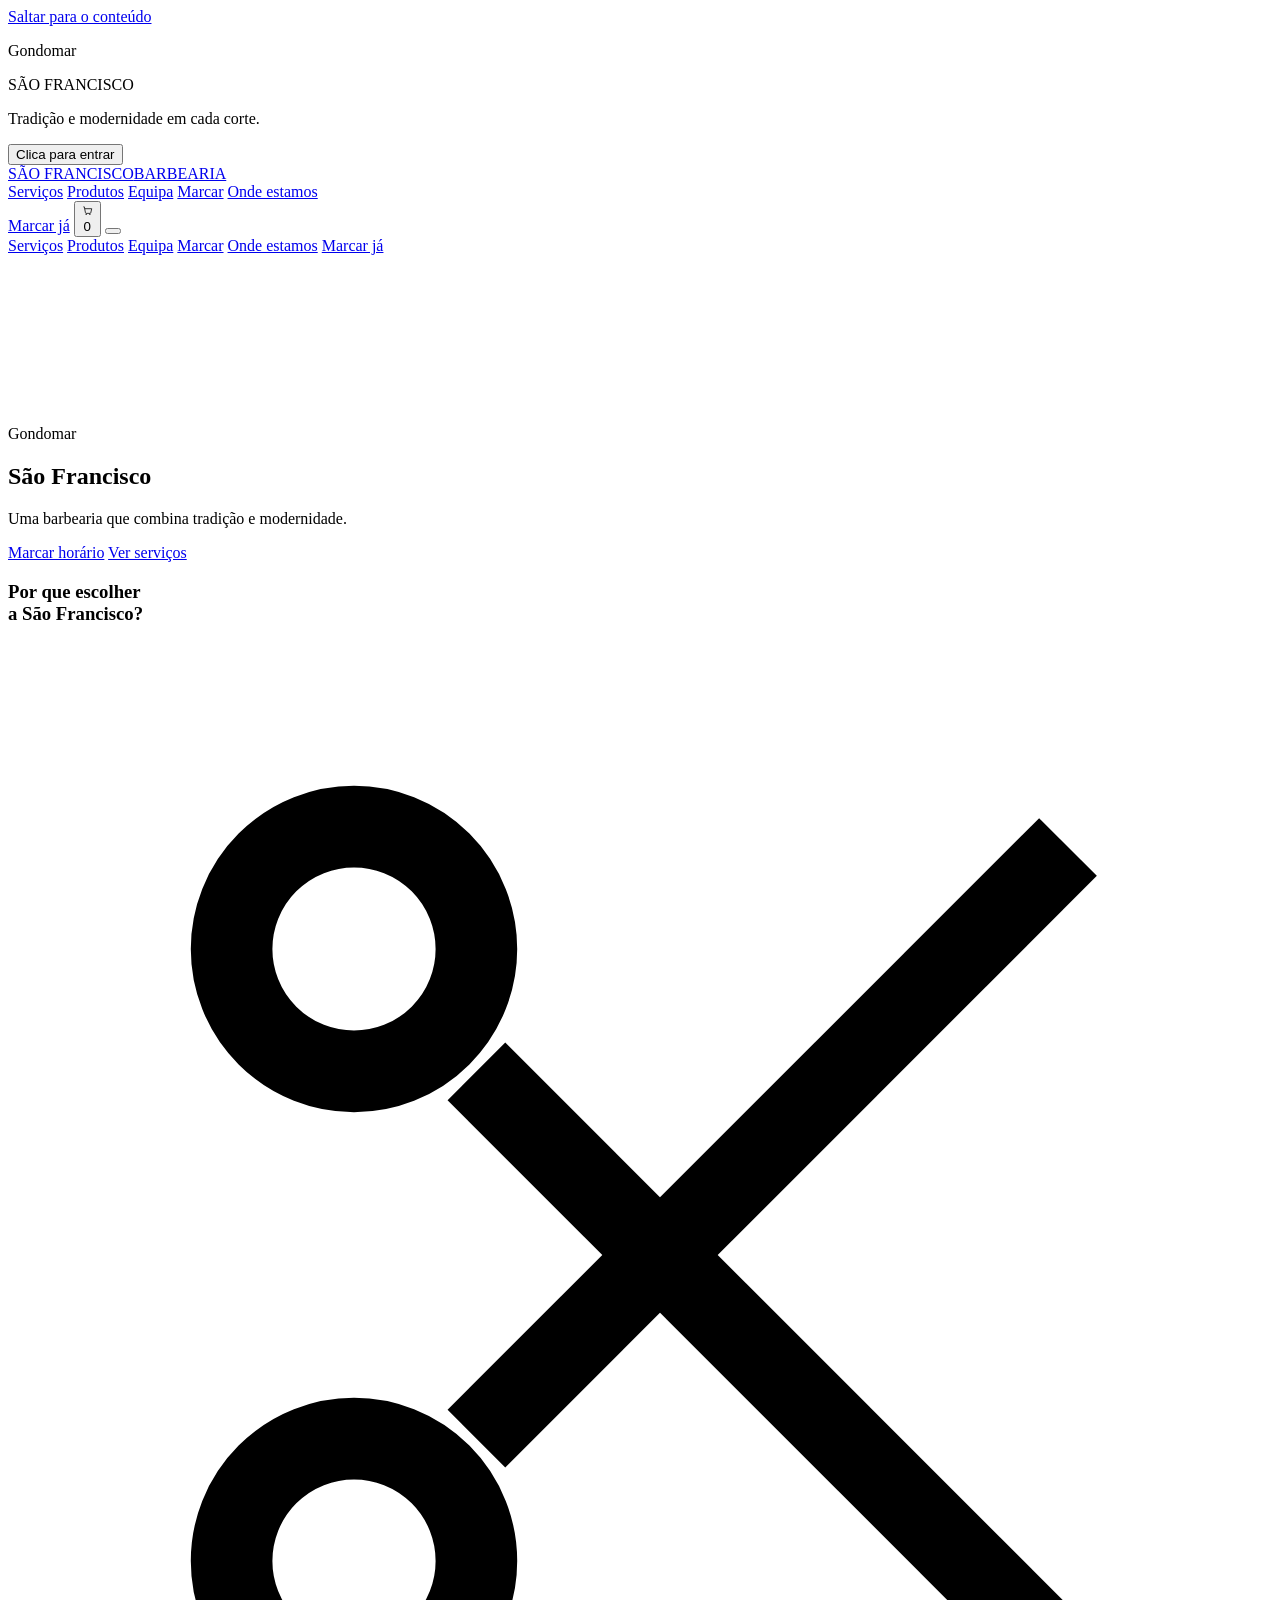
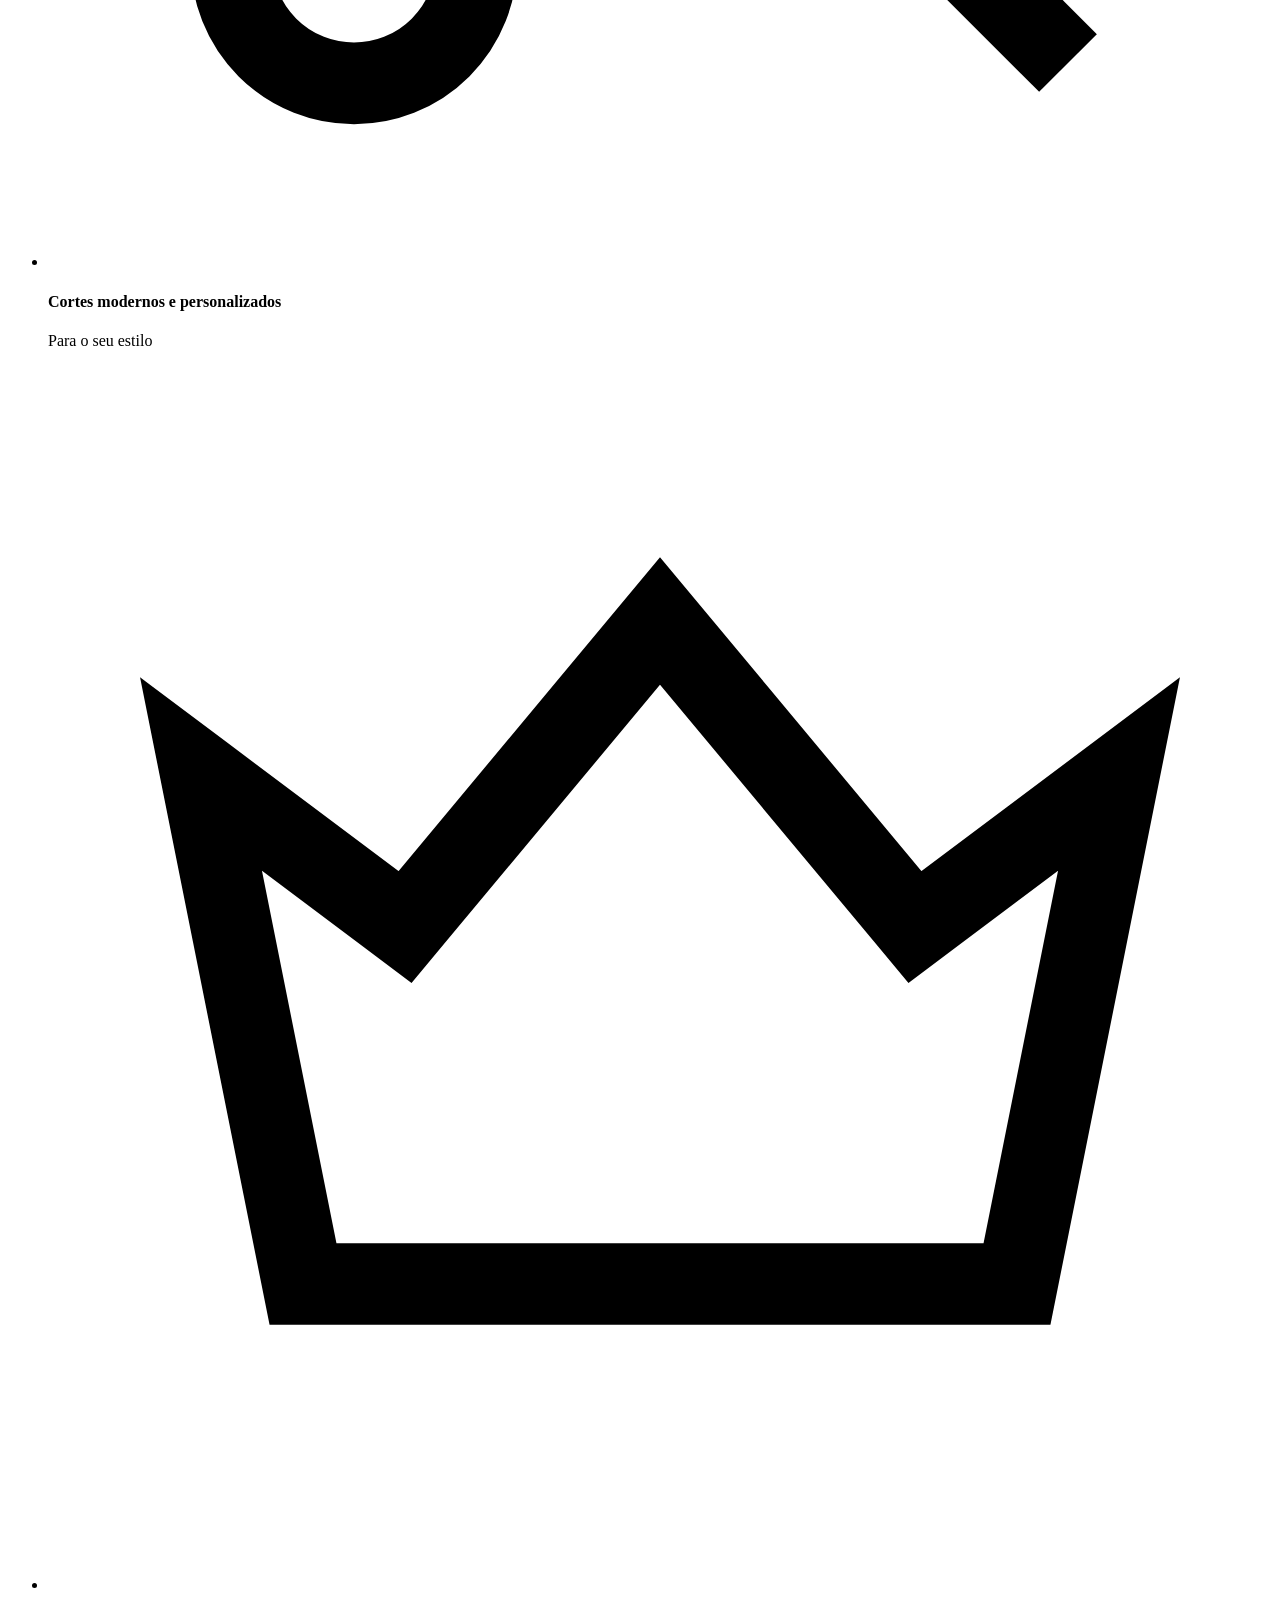
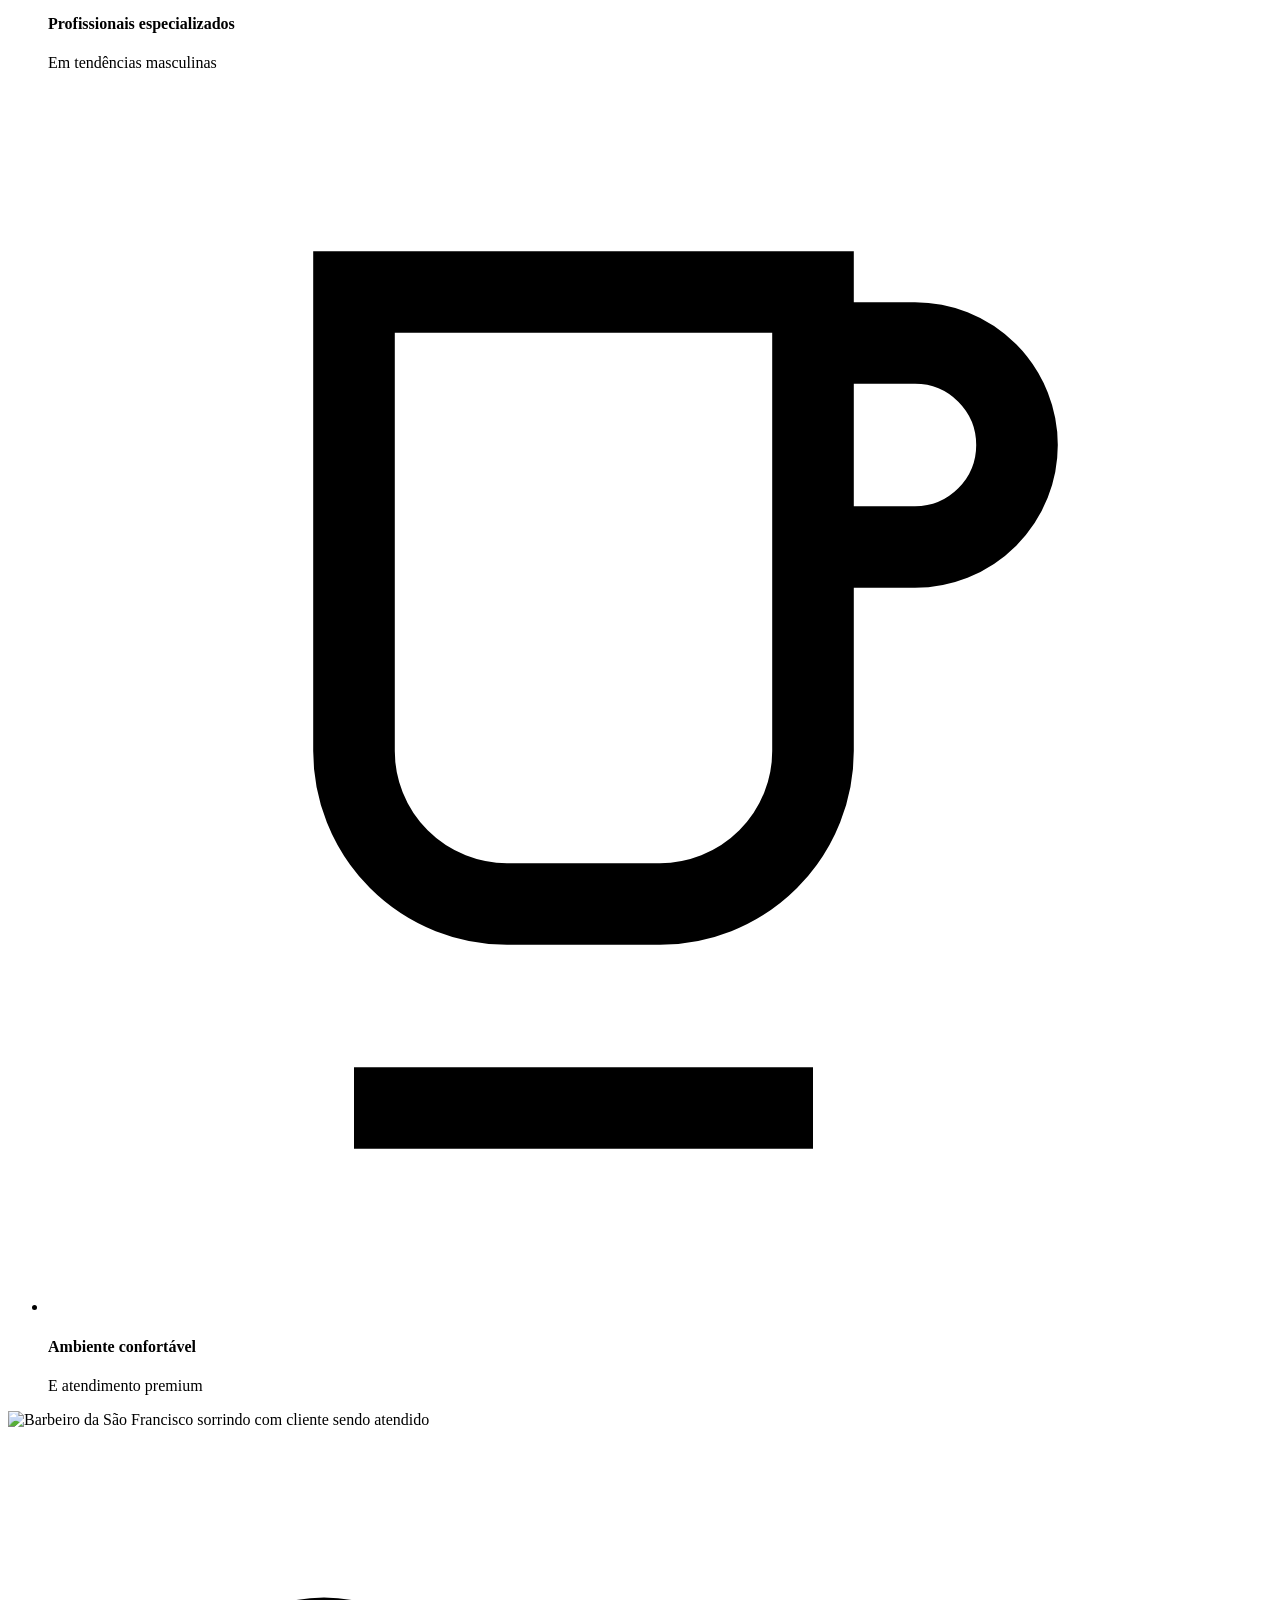
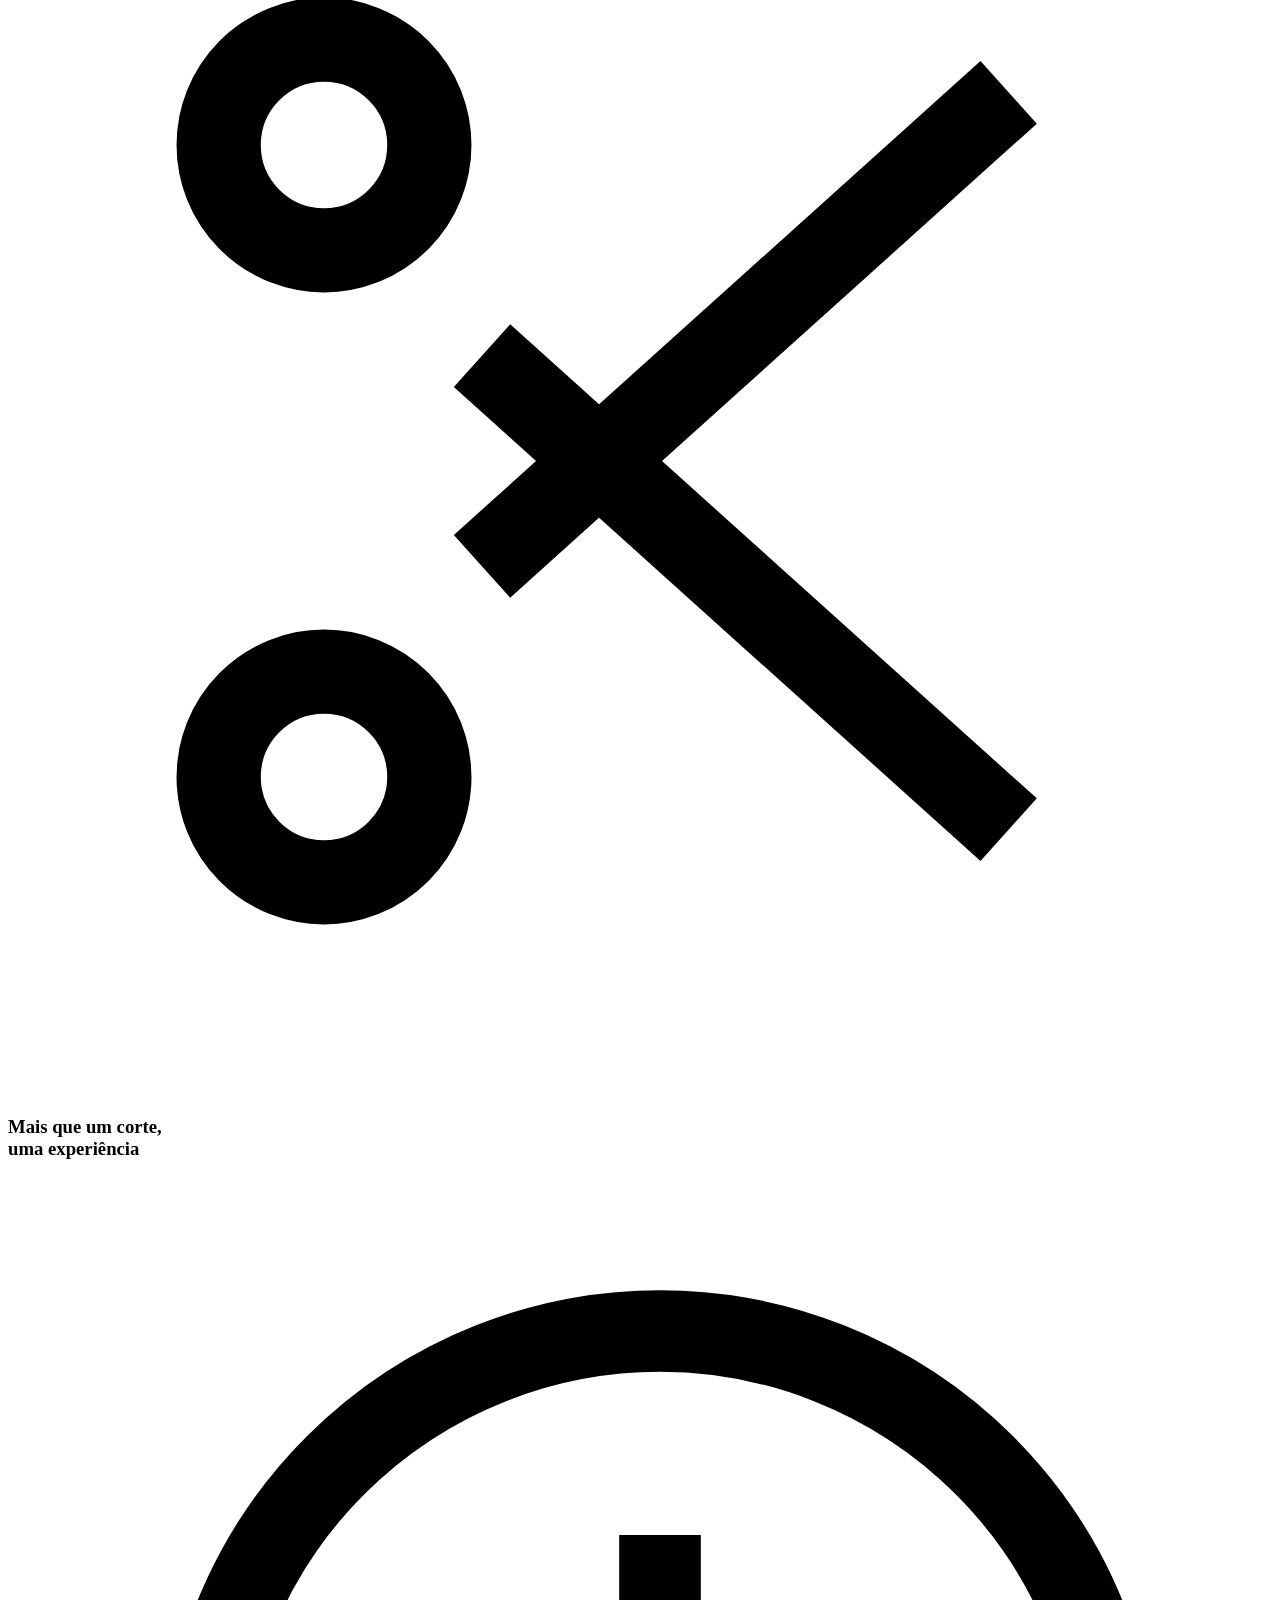
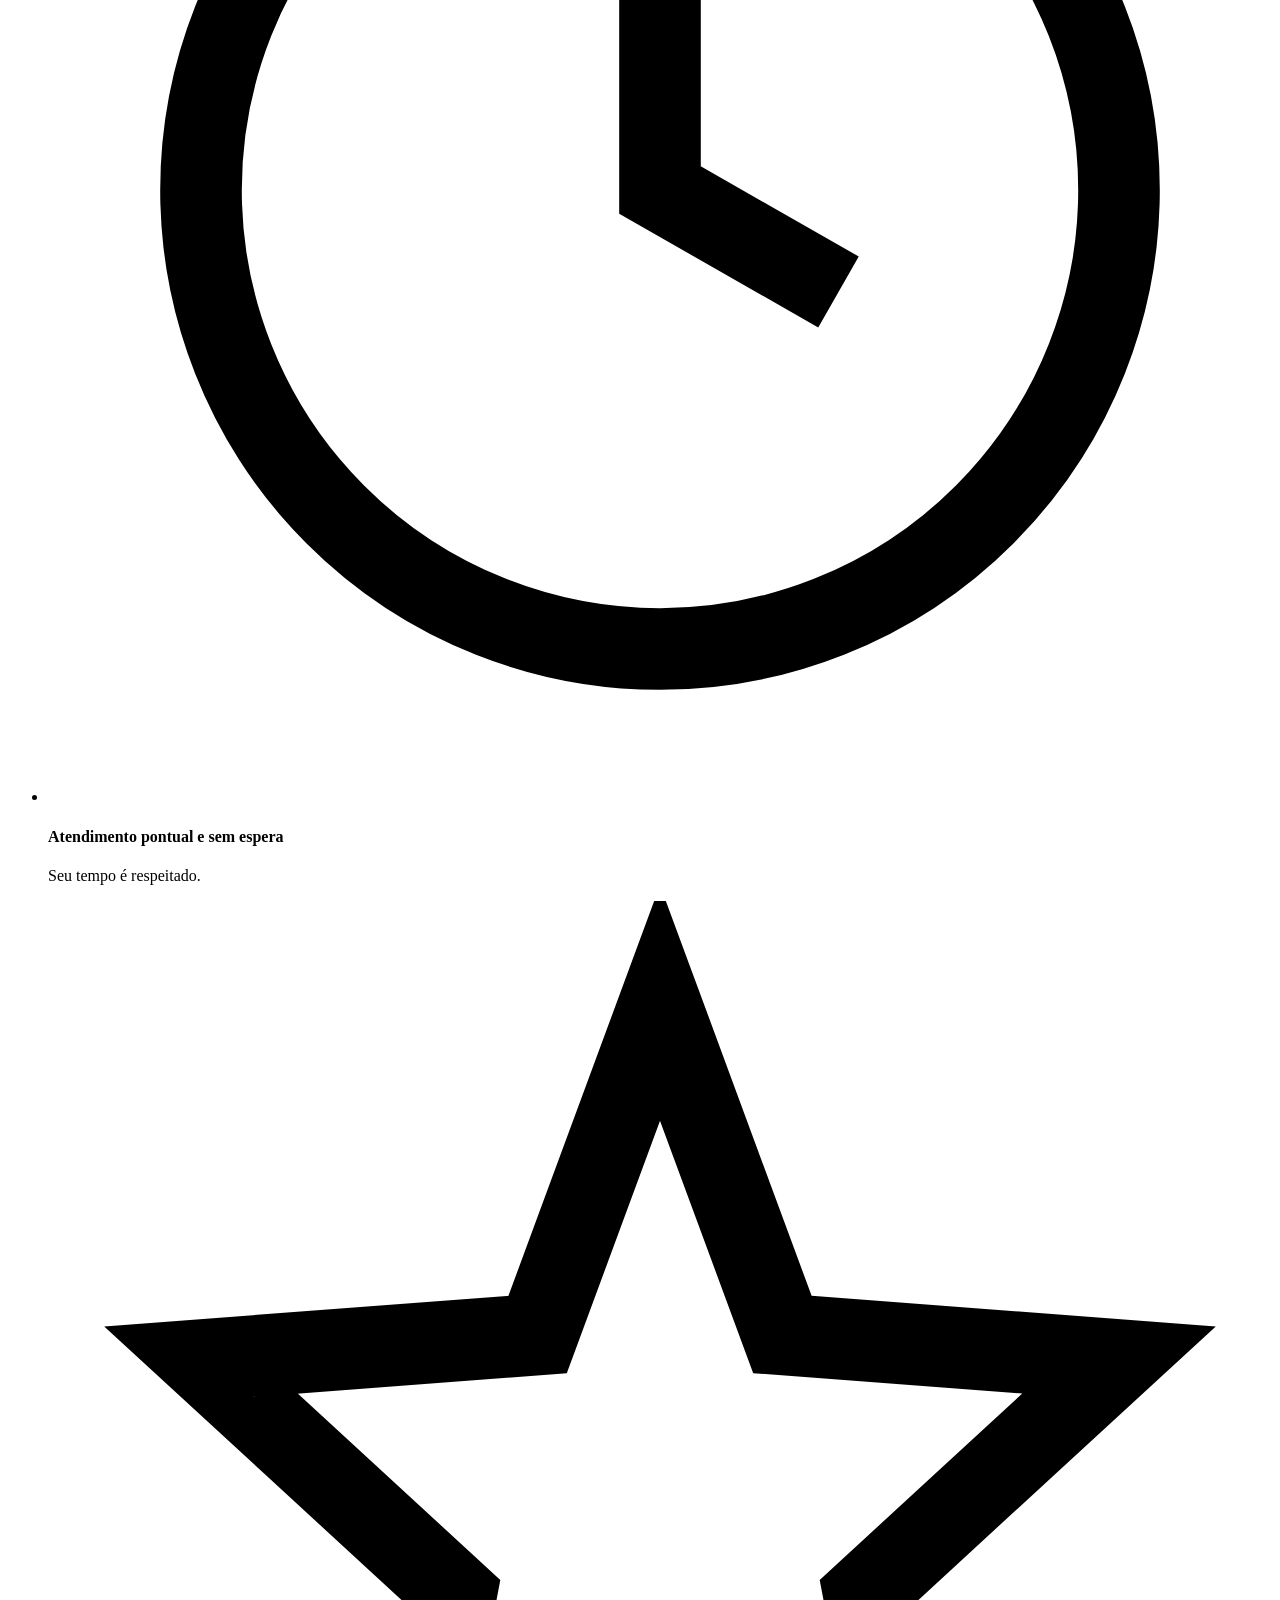
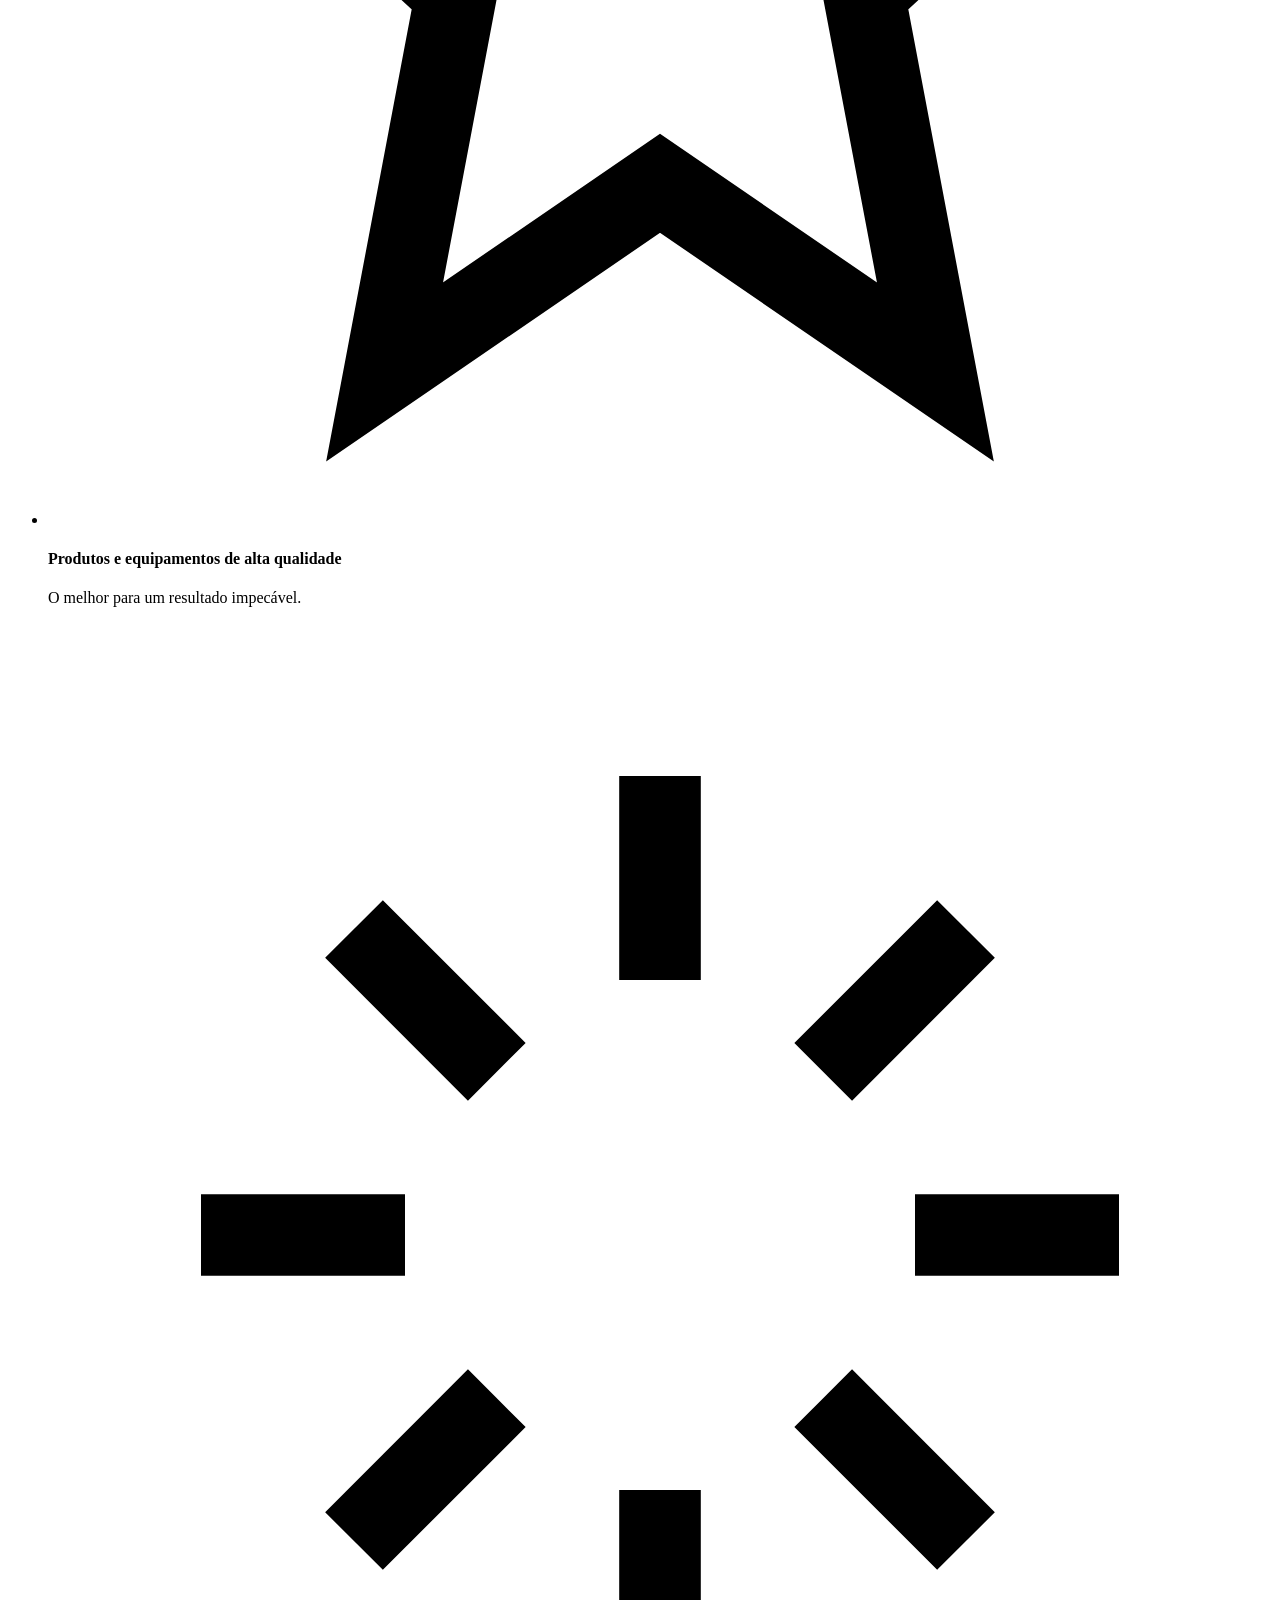
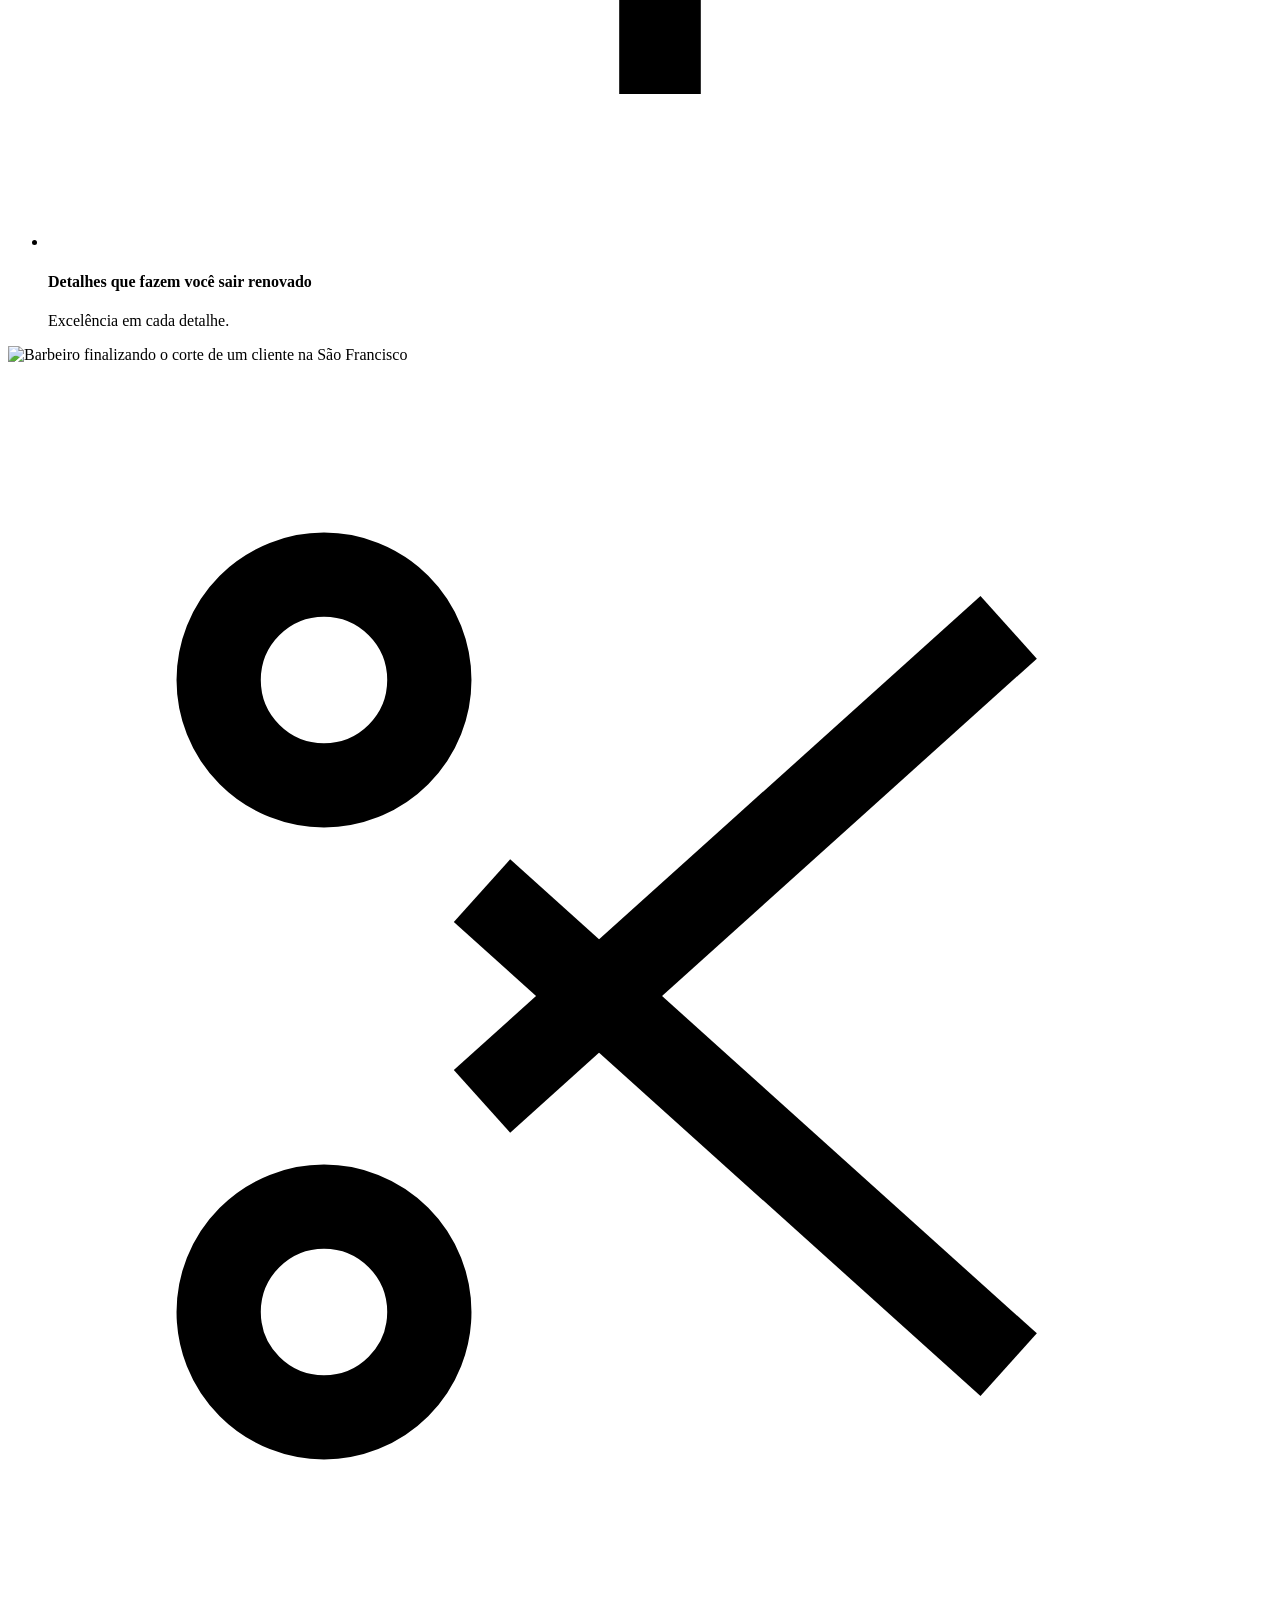
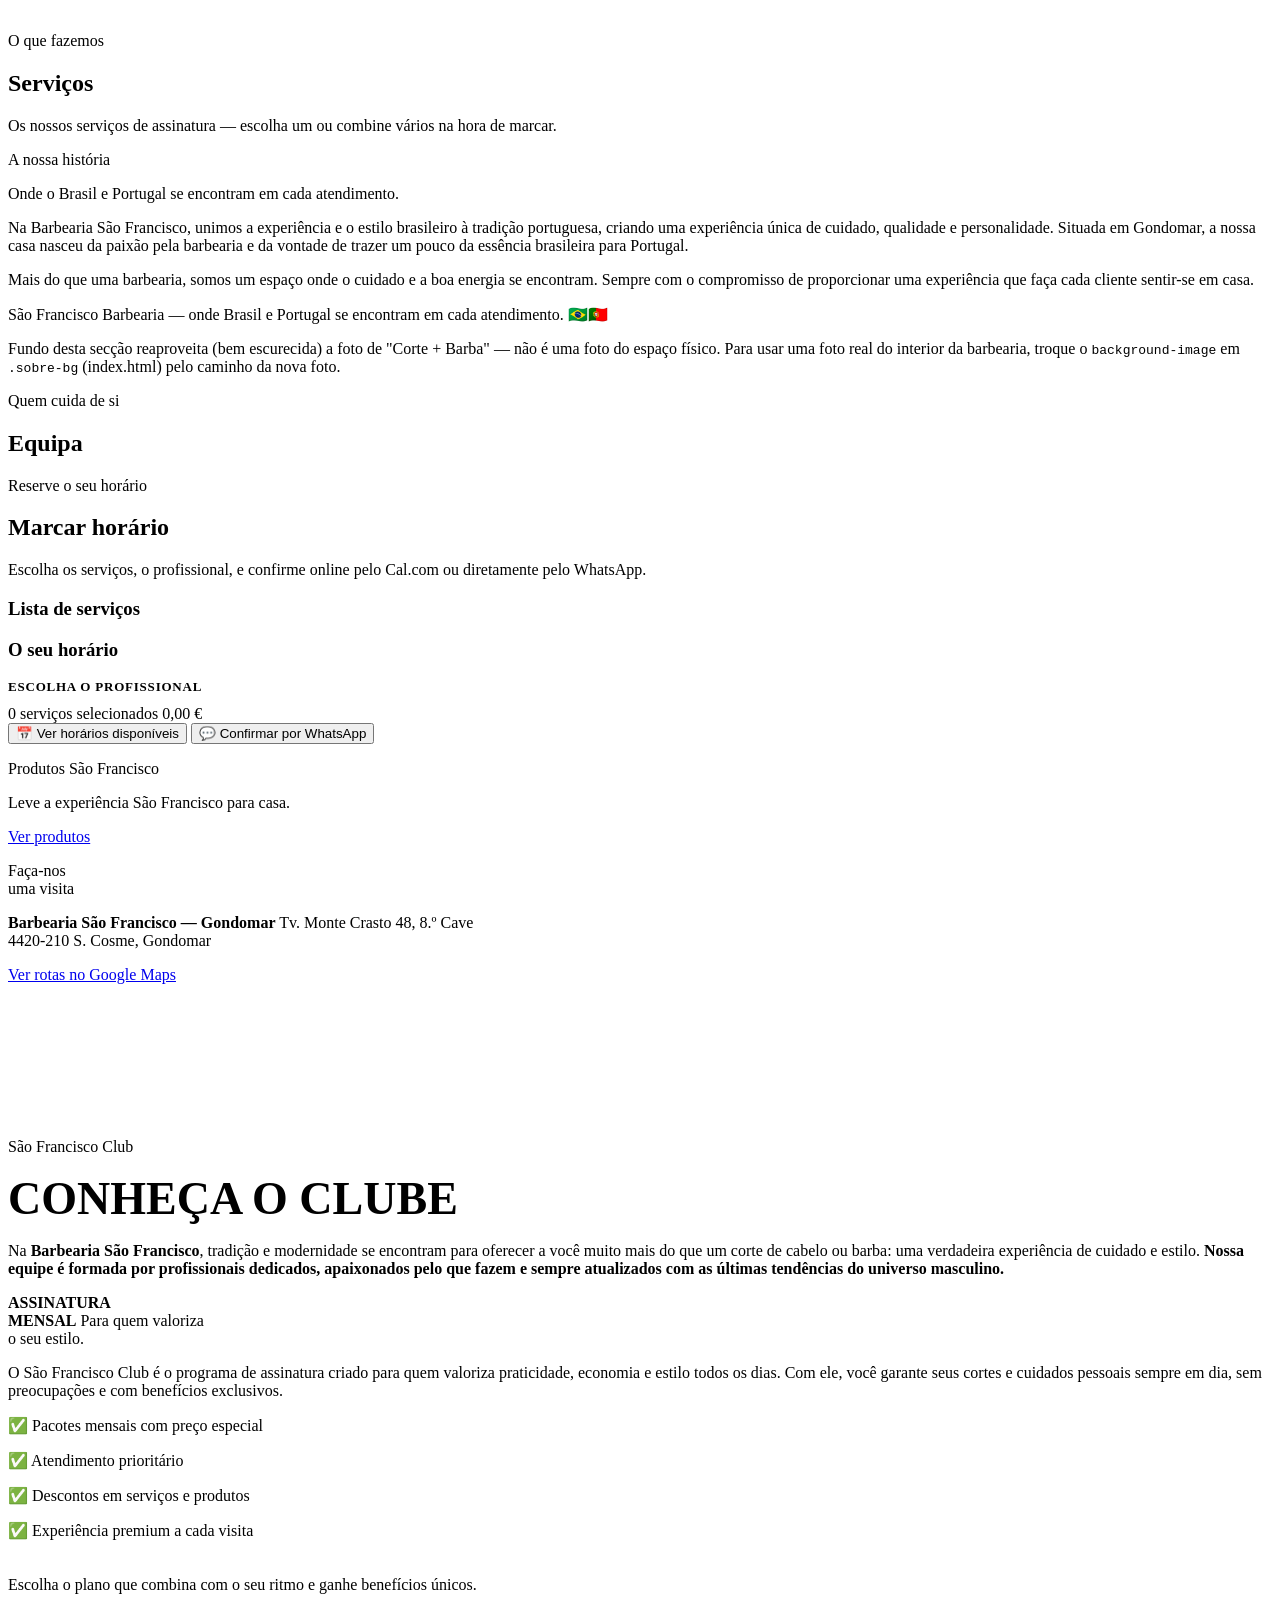
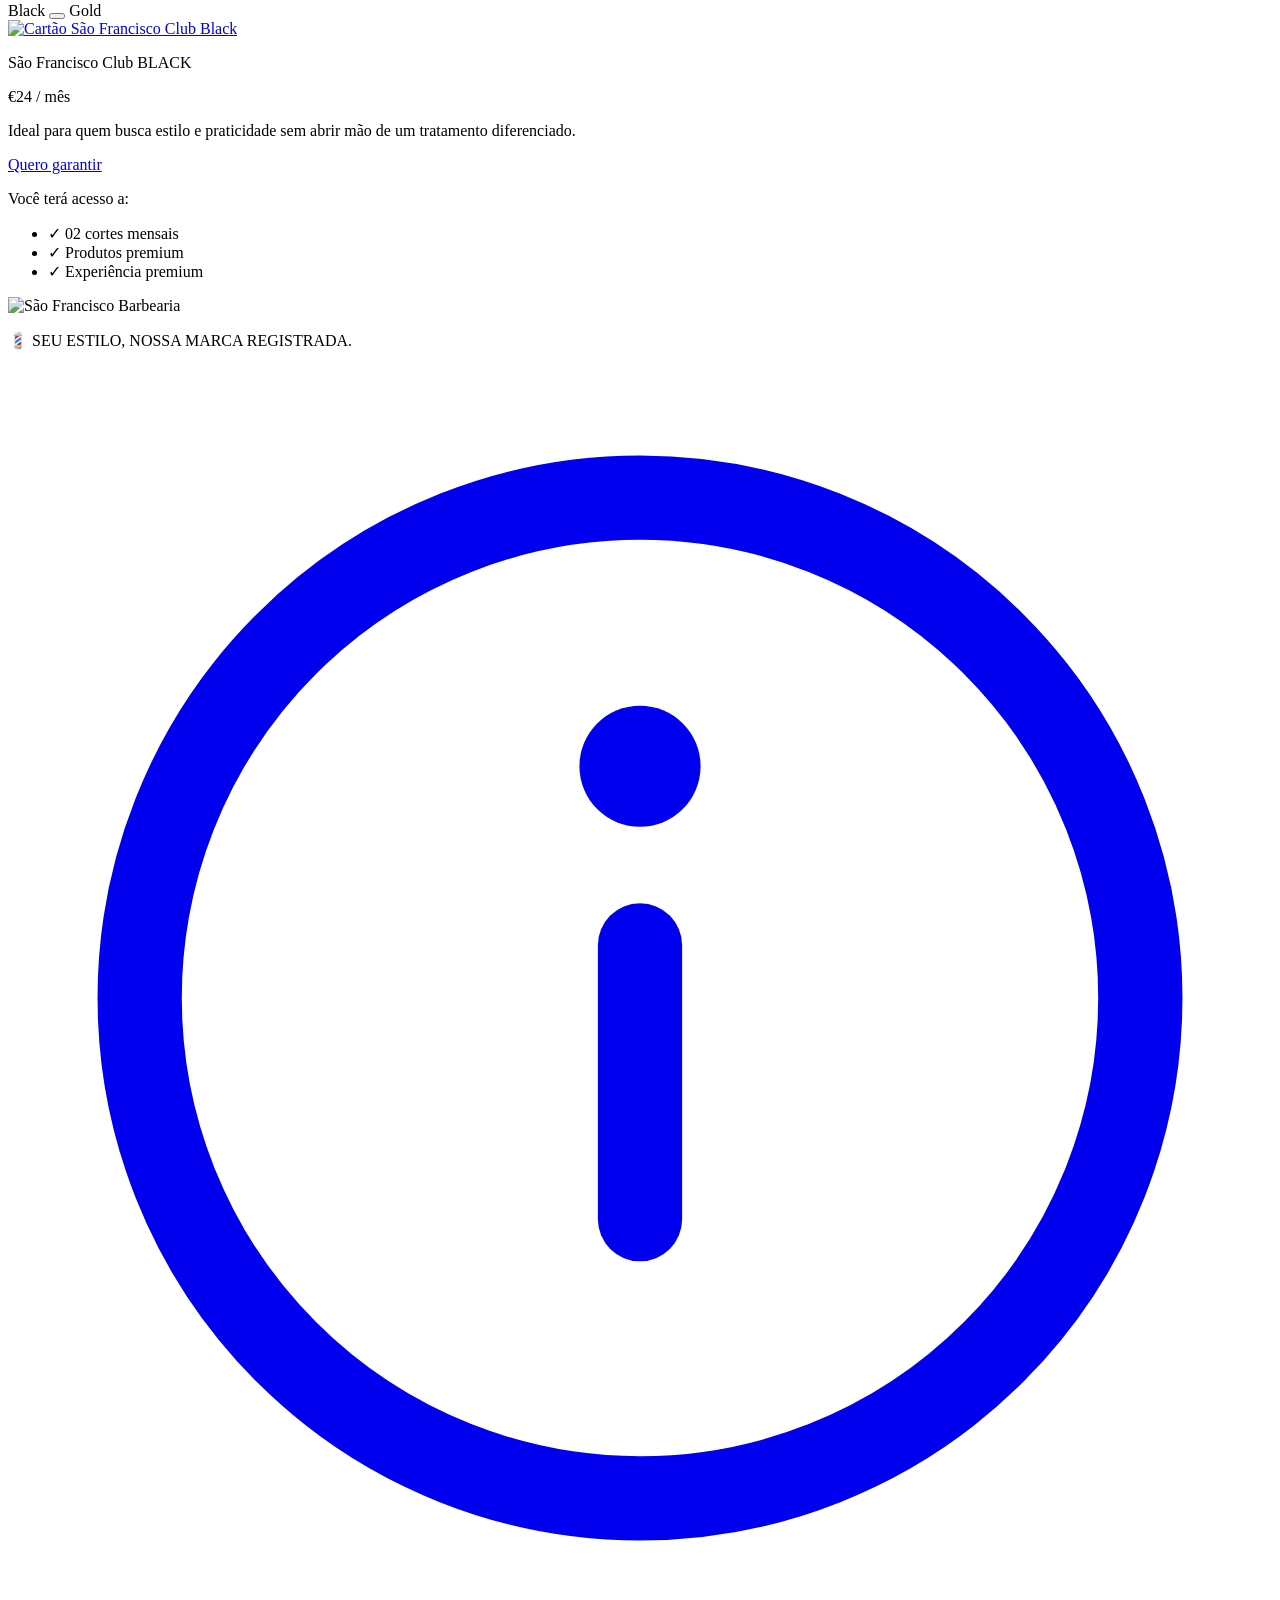
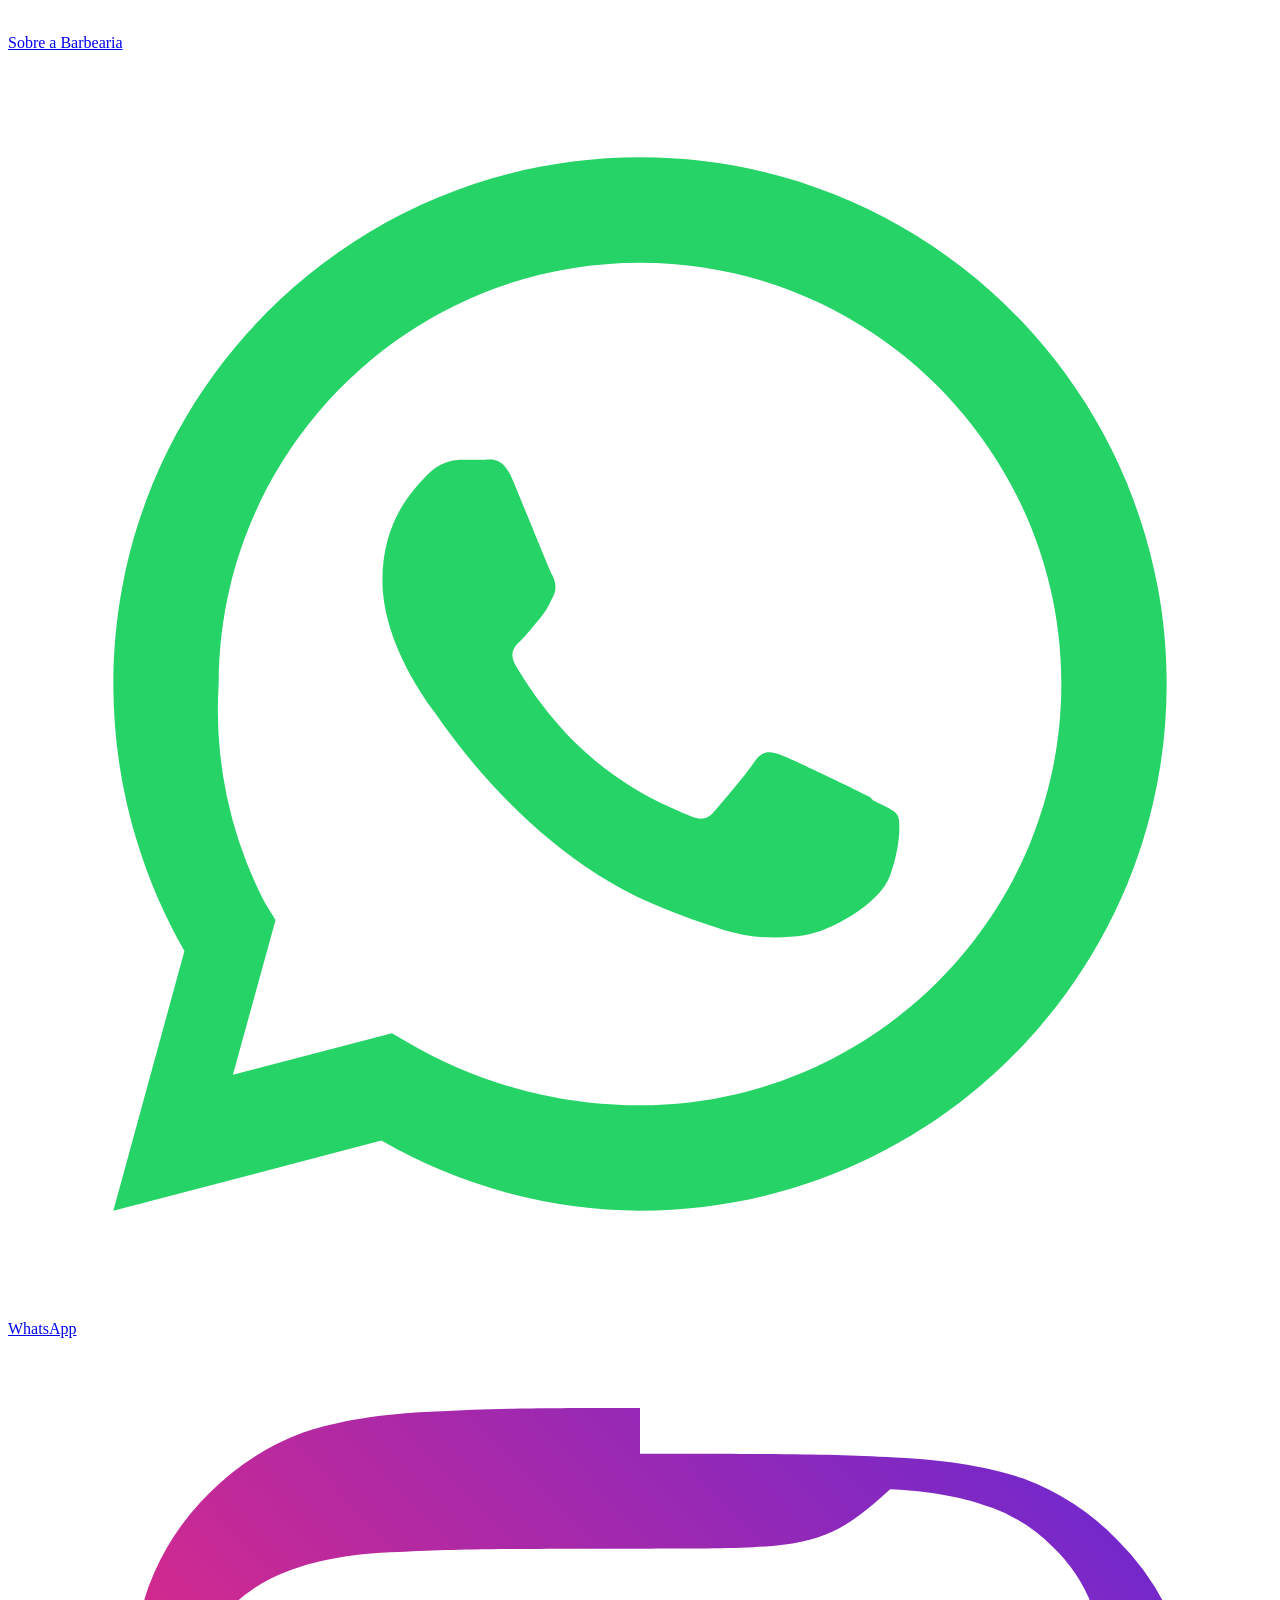
==== index.html @ 714fdff6 "Add files via upload" ====
<!DOCTYPE html>
<html lang="pt-PT">
<head>
<meta charset="UTF-8">
<meta name="viewport" content="width=device-width, initial-scale=1.0">
<title>São Francisco Barbearia | Barbearia em Gondomar</title>
<meta name="description" content="Barbearia São Francisco, em S. Cosme, Gondomar. Cortes, barba, tratamentos e o São Francisco Club. Marca já o teu horário.">
<meta name="theme-color" content="#0B0B0C">
<link rel="icon" href="data:image/svg+xml,%3Csvg xmlns='http://www.w3.org/2000/svg' viewBox='0 0 100 100'%3E%3Crect width='100' height='100' fill='%23000000'/%3E%3Ctext x='50' y='68' font-family='Arial Black,Arial,sans-serif' font-weight='900' font-size='52' fill='%23EDEBEB' text-anchor='middle'%3ESF%3C/text%3E%3C/svg%3E">

<meta property="og:type" content="website">
<meta property="og:locale" content="pt_PT">
<meta property="og:title" content="São Francisco Barbearia | Gondomar">
<meta property="og:description" content="Tradição e modernidade num só lugar. Cortes, barba, tratamentos e o São Francisco Club. Marca já o teu horário.">
<meta name="twitter:card" content="summary">

<link rel="preconnect" href="https://fonts.googleapis.com">
<link rel="preconnect" href="https://fonts.gstatic.com" crossorigin>
<link href="https://fonts.googleapis.com/css2?family=Bebas+Neue&family=Black+Ops+One&family=Roboto:wght@400;500;700;900&display=swap" rel="stylesheet">
<link rel="stylesheet" href="css/style.css">
<link rel="stylesheet" href="css/cart.css">
</head>
<body>
<a href="#main" class="skip-link">Saltar para o conteúdo</a>

<!-- ============ ENTRY SPLASH ============ -->
<div class="entry-splash" id="entrySplash">
  <div class="entry-splash-content">
    <p class="entry-splash-eyebrow">Gondomar</p>
    <p class="entry-splash-logo">SÃO FRANCISCO</p>
    <p class="entry-splash-tagline">Tradição e modernidade em cada corte.</p>
    <button type="button" id="entryBtn" class="entry-splash-btn">
      <span class="entry-pulse-dot" aria-hidden="true"></span>
      Clica para entrar
    </button>
  </div>
</div>

<!-- Cal.com embed script: abre o calendário de marcação dentro do próprio site (modal).
     A função Cal() é definida já (custo zero, não faz pedidos de rede), mas o
     "init" — que é o que dispara o carregamento do embed.js externo — só corre
     quando é mesmo preciso (ver window.sfInitCal, chamado em js/main.js), para
     não pesar no carregamento inicial da página. -->
<script>
  (function (C, A, L) { let p = function (a, ar) { a.q.push(ar); }; let d = C.document; C.Cal = C.Cal || function () { let cal = C.Cal; let ar = arguments; if (!cal.loaded) { cal.ns = {}; cal.q = cal.q || []; d.head.appendChild(d.createElement("script")).src = A; cal.loaded = true; } if (ar[0] === L) { const api = function () { p(api, arguments); }; const namespace = ar[1]; api.q = api.q || []; if (typeof namespace === "string") { cal.ns[namespace] = cal.ns[namespace] || api; p(cal.ns[namespace], ar); p(cal, ["initNamespace", namespace]); } else p(cal, ar); return; } p(cal, ar); }; })(window, "https://www.cal.eu/embed/embed.js", "init");
  window.sfInitCal = function () {
    if (window.sfInitCal._done) return;
    window.sfInitCal._done = true;
    Cal("init", { origin: "https://www.cal.eu" });
    Cal("init", "us", { origin: "https://cal.com" });
  };
</script>

<!-- ============ HEADER ============ -->
<header class="site-header">
  <div class="container">
    <a href="#top" class="logo-mark">SÃO FRANCISCO<span>BARBEARIA</span></a>

    <nav class="main-nav" aria-label="Navegação principal">
      <a href="#servicos">Serviços</a>
      <a href="loja.html">Produtos</a>
      <a href="#equipa">Equipa</a>
      <a href="#agendar">Marcar</a>
      <a href="#local">Onde estamos</a>
    </nav>

    <div class="header-actions">
      <a href="#agendar" class="btn btn-primary btn-sm">Marcar já</a>
      <button type="button" class="cart-toggle" id="cartToggle" aria-label="Abrir carrinho">
        <svg viewBox="0 0 24 24" fill="none" stroke="currentColor" stroke-width="1.7"><path d="M3 4h2l2.4 12.4a2 2 0 0 0 2 1.6h7.6a2 2 0 0 0 2-1.6L21 8H6"/><circle cx="9" cy="20" r="1.4" fill="currentColor" stroke="none"/><circle cx="17" cy="20" r="1.4" fill="currentColor" stroke="none"/></svg>
        <span class="cart-count" id="cartCount">0</span>
      </button>
      <button type="button" class="nav-toggle" id="navToggle" aria-label="Abrir menu" aria-expanded="false" aria-controls="mobileNav">
        <span></span><span></span><span></span>
      </button>
    </div>
  </div>
</header>

<nav class="mobile-nav" id="mobileNav" aria-label="Navegação móvel">
  <a href="#servicos">Serviços</a>
  <a href="loja.html">Produtos</a>
  <a href="#equipa">Equipa</a>
  <a href="#agendar">Marcar</a>
  <a href="#local">Onde estamos</a>
  <a href="#agendar" class="btn btn-primary">Marcar já</a>
</nav>

<main id="main">

  <!-- ============ HERO ============ -->
  <section class="hero" id="top">
    <div class="hero-media" aria-hidden="true">
      <video id="heroVideo" muted loop playsinline aria-label="Vídeo de fundo — barber pole São Francisco">
        <source data-src="https://d8j0ntlcm91z4.cloudfront.net/user_3GbRXmyeUOK6G5OUoTiUyAVGcM5/hf_20260725_083811_595a2de4-4102-43bb-812e-71eb5a16c219.mp4" type="video/mp4">
      </video>
    </div>
    <div class="container hero-content">
      <p class="hero-location">Gondomar</p>
      <h1 id="heroLogo"><span class="visually-hidden">São Francisco</span></h1>
      <p class="tagline">Uma barbearia que combina tradição e modernidade.</p>
      <div class="hero-actions">
        <a href="#agendar" class="btn btn-primary">Marcar horário</a>
        <a href="#servicos" class="btn btn-outline">Ver serviços</a>
      </div>
    </div>
  </section>
  <div class="stripe" aria-hidden="true"></div>

  <!-- ============ DESTAQUES ============ -->
  <section aria-label="Por que escolher a São Francisco">
    <div class="container">

      <div class="feature-cards">

        <div class="feature-card">
          <div class="feature-card-inner">
            <div class="feature-card-text">
              <h3>Por que escolher<br>a <span class="accent">São Francisco?</span></h3>
              <ul class="feature-list">
                <li class="feature-item">
                  <span class="feature-icon" aria-hidden="true">
                    <svg viewBox="0 0 24 24" fill="none" stroke="currentColor" stroke-width="1.6"><circle cx="6" cy="6" r="2.4"/><circle cx="6" cy="18" r="2.4"/><line x1="20" y1="4" x2="8.4" y2="15.6"/><line x1="8.4" y1="8.4" x2="20" y2="20"/></svg>
                  </span>
                  <div>
                    <h4>Cortes modernos e personalizados</h4>
                    <p>Para o seu estilo</p>
                  </div>
                </li>
                <li class="feature-item">
                  <span class="feature-icon" aria-hidden="true">
                    <svg viewBox="0 0 24 24" fill="none" stroke="currentColor" stroke-width="1.6"><path d="M3 8l4 3 5-6 5 6 4-3-2 10H5L3 8z"/></svg>
                  </span>
                  <div>
                    <h4>Profissionais especializados</h4>
                    <p>Em tendências masculinas</p>
                  </div>
                </li>
                <li class="feature-item">
                  <span class="feature-icon" aria-hidden="true">
                    <svg viewBox="0 0 24 24" fill="none" stroke="currentColor" stroke-width="1.6"><path d="M6 4h9v9a3 3 0 0 1-3 3H9a3 3 0 0 1-3-3V4z"/><path d="M6 20h9"/><path d="M15 9h2a2 2 0 0 0 0-4h-2"/></svg>
                  </span>
                  <div>
                    <h4>Ambiente confortável</h4>
                    <p>E atendimento premium</p>
                  </div>
                </li>
              </ul>
            </div>
            <div class="feature-card-media">
              <img src="assets/images/destaque-1.webp" alt="Barbeiro da São Francisco sorrindo com cliente sendo atendido" width="900" height="1150" loading="lazy">
            </div>
          </div>
          <div class="feature-card-divider" aria-hidden="true">
            <span class="line"></span>
            <svg viewBox="0 0 24 24" fill="none" stroke="currentColor" stroke-width="1.6"><circle cx="6" cy="6" r="2"/><circle cx="6" cy="18" r="2"/><line x1="19" y1="5" x2="9" y2="14"/><line x1="9" y1="10" x2="19" y2="19"/></svg>
            <span class="line"></span>
          </div>
        </div>

        <div class="feature-card">
          <div class="feature-card-inner">
            <div class="feature-card-text">
              <h3>Mais que um corte,<br><span class="accent">uma experiência</span></h3>
              <ul class="feature-list">
                <li class="feature-item">
                  <span class="feature-icon" aria-hidden="true">
                    <svg viewBox="0 0 24 24" fill="none" stroke="currentColor" stroke-width="1.6"><circle cx="12" cy="12" r="9"/><path d="M12 7v5l3.5 2"/></svg>
                  </span>
                  <div>
                    <h4>Atendimento pontual e sem espera</h4>
                    <p>Seu tempo é respeitado.</p>
                  </div>
                </li>
                <li class="feature-item">
                  <span class="feature-icon" aria-hidden="true">
                    <svg viewBox="0 0 24 24" fill="none" stroke="currentColor" stroke-width="1.6"><path d="M12 2l2.4 6.5L21 9l-5 4.6L17.4 21 12 17.3 6.6 21 8 13.6 3 9l6.6-.5z"/></svg>
                  </span>
                  <div>
                    <h4>Produtos e equipamentos de alta qualidade</h4>
                    <p>O melhor para um resultado impecável.</p>
                  </div>
                </li>
                <li class="feature-item">
                  <span class="feature-icon" aria-hidden="true">
                    <svg viewBox="0 0 24 24" fill="none" stroke="currentColor" stroke-width="1.6"><path d="M12 3v4M12 17v4M3 12h4M17 12h4M6 6l2.8 2.8M15.2 15.2 18 18M18 6l-2.8 2.8M8.8 15.2 6 18"/></svg>
                  </span>
                  <div>
                    <h4>Detalhes que fazem você sair renovado</h4>
                    <p>Excelência em cada detalhe.</p>
                  </div>
                </li>
              </ul>
            </div>
            <div class="feature-card-media">
              <img src="assets/images/destaque-2.webp" alt="Barbeiro finalizando o corte de um cliente na São Francisco" width="900" height="1150" loading="lazy">
            </div>
          </div>
          <div class="feature-card-divider" aria-hidden="true">
            <span class="line"></span>
            <svg viewBox="0 0 24 24" fill="none" stroke="currentColor" stroke-width="1.6"><circle cx="6" cy="6" r="2"/><circle cx="6" cy="18" r="2"/><line x1="19" y1="5" x2="9" y2="14"/><line x1="9" y1="10" x2="19" y2="19"/></svg>
            <span class="line"></span>
          </div>
        </div>

      </div>
    </div>
  </section>

  <!-- ============ SERVIÇOS ============ -->
  <section id="servicos">
    <div class="container">
      <div class="section-head">
        <span class="eyebrow">O que fazemos</span>
        <h2>Serviços</h2>
        <p>Os nossos serviços de assinatura — escolha um ou combine vários na hora de marcar.</p>
      </div>

      <div class="services-grid" id="servicesGrid">
        <!-- cards inseridos via JS a partir de um único array de dados (ver js/main.js) -->
      </div>
    </div>
  </section>

  <!-- ============ SOBRE ============ -->
  <section id="sobre" class="sobre">
    <div class="sobre-bg" style="background-image:url('assets/services/corte-barba.webp');" aria-hidden="true"></div>
    <div class="sobre-overlay"></div>
    <div class="container">
      <span class="eyebrow">A nossa história</span>
      <p class="sobre-quote">Onde o Brasil e Portugal se encontram em cada atendimento.</p>
      <p>Na Barbearia São Francisco, unimos a experiência e o estilo brasileiro à tradição portuguesa, criando uma experiência única de cuidado, qualidade e personalidade. Situada em Gondomar, a nossa casa nasceu da paixão pela barbearia e da vontade de trazer um pouco da essência brasileira para Portugal.</p>
      <p>Mais do que uma barbearia, somos um espaço onde o cuidado e a boa energia se encontram. Sempre com o compromisso de proporcionar uma experiência que faça cada cliente sentir-se em casa.</p>
      <p>São Francisco Barbearia — onde Brasil e Portugal se encontram em cada atendimento. 🇧🇷🇵🇹</p>
      <p class="sobre-temp-note">Fundo desta secção reaproveita (bem escurecida) a foto de "Corte + Barba" — não é uma foto do espaço físico. Para usar uma foto real do interior da barbearia, troque o <code>background-image</code> em <code>.sobre-bg</code> (index.html) pelo caminho da nova foto.</p>
    </div>
  </section>

  <!-- ============ EQUIPA ============ -->
  <section id="equipa">
    <div class="container">
      <div class="section-head">
        <span class="eyebrow">Quem cuida de si</span>
        <h2>Equipa</h2>
      </div>
      <div class="team-grid" id="teamGrid">
        <!-- preenchido via JS a partir do mesmo array usado no seletor de barbeiro -->
      </div>
    </div>
  </section>

  <!-- ============ AGENDAR ============ -->
  <section id="agendar" class="agendar">
    <div class="container">
      <div class="section-head">
        <span class="eyebrow">Reserve o seu horário</span>
        <h2>Marcar horário</h2>
        <p>Escolha os serviços, o profissional, e confirme online pelo Cal.com ou diretamente pelo WhatsApp.</p>
      </div>

      <div class="agendar-layout">
        <div>
          <h3 class="visually-hidden">Lista de serviços</h3>
          <div class="service-picker-list" id="servicePickerList">
            <!-- opções inseridas via JS -->
          </div>
        </div>

        <aside class="booking-side">
          <h3>O seu horário</h3>

          <p class="barber-picker-label" style="font-size:13px;font-weight:700;margin-bottom:10px;color:var(--muted);text-transform:uppercase;letter-spacing:.06em;">Escolha o profissional</p>
          <div class="barber-grid" id="barberGrid">
            <!-- preenchido via JS -->
          </div>

          <div class="booking-summary">
            <span id="summaryCount">0 serviços selecionados</span>
            <span id="summaryTotal">0,00 €</span>
          </div>

          <div class="booking-actions">
            <button type="button" id="btnCalCom" class="btn btn-primary btn-block">📅 Ver horários disponíveis</button>
            <button type="button" id="btnWhatsApp" class="btn btn-outline btn-block">💬 Confirmar por WhatsApp</button>
          </div>
          <p class="booking-warning" id="agendarWarning" role="alert"></p>
        </aside>
      </div>
    </div>
  </section>

  <!-- ============ PRODUTOS CTA (chamada em destaque para a loja) ============ -->
  <section class="produtos-cta" aria-label="Produtos São Francisco">
    <div class="container produtos-cta-inner">
      <div>
        <span class="eyebrow">Produtos São Francisco</span>
        <p class="produtos-cta-text">Leve a experiência São Francisco para casa.</p>
      </div>
      <a href="loja.html" class="btn btn-featured">Ver produtos</a>
    </div>
  </section>

  <!-- ============ LOCALIZAÇÃO ============ -->
  <section id="local">
    <div class="container">
      <div class="local-layout">
        <div>
          <p class="local-heading">Faça-nos<br>uma <span class="accent">visita</span></p>
          <p class="local-address">
            <strong>Barbearia São Francisco — Gondomar</strong>
            Tv. Monte Crasto 48, 8.º Cave<br>
            4420-210 S. Cosme, Gondomar
          </p>
          <a class="btn btn-outline" href="https://maps.google.com/?q=Tv.+Monte+Crasto+48+8+Cave%2C+4420-210+S.+Cosme%2C+Portugal&amp;ftid=0xd246321564abb43%3A0x5b9ffc18044494fe" target="_blank" rel="noopener">Ver rotas no Google Maps</a>
        </div>
        <div class="map-embed">
          <iframe
            src="https://www.google.com/maps?q=Tv.+Monte+Crasto+48,+4420-210+S.+Cosme,+Portugal&output=embed"
            width="100%" height="100%" style="border:0;" allowfullscreen loading="lazy"
            referrerpolicy="no-referrer-when-downgrade"
            title="Mapa — Barbearia São Francisco, Gondomar">
          </iframe>
        </div>
      </div>
    </div>
  </section>

  <!-- ============ CLUBE ============ -->
  <section id="clube">
    <div class="container">
      <span class="eyebrow">São Francisco Club</span>
      <h2 class="section-head" style="margin-bottom:20px;">
        <span style="display:block;font-family:var(--font-display);font-size:clamp(30px,4.5vw,46px);text-transform:uppercase;line-height:1;">Conheça o clube</span>
      </h2>
      <p class="club-intro-text">
        Na <strong>Barbearia São Francisco</strong>, tradição e modernidade se encontram para oferecer a você muito mais do que um corte de cabelo ou barba: uma verdadeira experiência de cuidado e estilo.
        <strong>Nossa equipe é formada por profissionais dedicados, apaixonados pelo que fazem e sempre atualizados com as últimas tendências do universo masculino.</strong>
      </p>

      <div class="club-banner">
        <div class="club-banner-badge">
          <strong>ASSINATURA<br>MENSAL</strong>
          <span>Para quem valoriza<br>o seu estilo.</span>
        </div>
        <div class="club-banner-info">
          <p>O São Francisco Club é o programa de assinatura criado para quem valoriza praticidade, economia e estilo todos os dias. Com ele, você garante seus cortes e cuidados pessoais sempre em dia, sem preocupações e com benefícios exclusivos.</p>
          <div class="club-checklist">
            <p>✅ Pacotes mensais com preço especial</p>
            <p>✅ Atendimento prioritário</p>
            <p>✅ Descontos em serviços e produtos</p>
            <p>✅ Experiência premium a cada visita</p>
          </div>
        </div>
      </div>

      <div class="club-plans">
        <p class="text-center" style="color:var(--muted);margin:36px 0 8px;">Escolha o plano que combina com o seu ritmo e ganhe benefícios únicos.</p>
        <div class="plan-toggle">
          <span id="labelBlack" class="plan-label is-active">Black</span>
          <button id="planSwitch" class="switch-track" type="button" aria-label="Alternar entre plano Black e Gold">
            <span id="switchKnob" class="switch-knob"></span>
          </button>
          <span id="labelGold" class="plan-label">Gold</span>
        </div>

        <div id="cardBlack" class="plan-card">
          <div class="plan-ticket-wrap is-black">
            <a href="https://wa.me/351938435158?text=Ol%C3%A1%21%20Quero%20saber%20mais%20sobre%20o%20S%C3%A3o%20Francisco%20Club%20BLACK%20%2824%E2%82%AC%2Fm%C3%AAs%29." target="_blank" rel="noopener">
              <img src="assets/images/club-black.webp" alt="Cartão São Francisco Club Black" loading="lazy">
            </a>
          </div>
          <p class="plan-name">São Francisco Club BLACK</p>
          <p class="plan-price">€24 <span style="font-size:16px;color:var(--muted);font-family:var(--font-body);">/ mês</span></p>
          <p class="plan-desc">Ideal para quem busca estilo e praticidade sem abrir mão de um tratamento diferenciado.</p>
          <a href="https://wa.me/351938435158?text=Ol%C3%A1%21%20Quero%20saber%20mais%20sobre%20o%20S%C3%A3o%20Francisco%20Club%20BLACK%20%2824%E2%82%AC%2Fm%C3%AAs%29." target="_blank" rel="noopener" class="plan-cta is-black">Quero garantir</a>
          <p class="plan-access">Você terá acesso a:</p>
          <ul class="plan-list">
            <li>✓ 02 cortes mensais</li>
            <li>✓ Produtos premium</li>
            <li>✓ Experiência premium</li>
          </ul>
        </div>

        <div id="cardGold" class="plan-card" style="display:none;">
          <div class="plan-ticket-wrap is-gold">
            <a href="https://wa.me/351938435158?text=Ol%C3%A1%21%20Quero%20saber%20mais%20sobre%20o%20S%C3%A3o%20Francisco%20Club%20GOLD%20%2844%E2%82%AC%2Fm%C3%AAs%29." target="_blank" rel="noopener">
              <img src="assets/images/club-gold.webp" alt="Cartão São Francisco Club Gold" loading="lazy">
            </a>
          </div>
          <p class="plan-name">São Francisco Club GOLD</p>
          <p class="plan-price">€44 <span style="font-size:16px;color:var(--muted);font-family:var(--font-body);">/ mês</span></p>
          <p class="plan-desc">A experiência definitiva para quem exige o máximo.</p>
          <a href="https://wa.me/351938435158?text=Ol%C3%A1%21%20Quero%20saber%20mais%20sobre%20o%20S%C3%A3o%20Francisco%20Club%20GOLD%20%2844%E2%82%AC%2Fm%C3%AAs%29." target="_blank" rel="noopener" class="plan-cta is-gold">Quero garantir</a>
          <p class="plan-access">Você terá acesso a:</p>
          <ul class="plan-list">
            <li>✓ 04 cortes mensais</li>
            <li>✓ Produtos premium</li>
            <li>✓ Experiência premium</li>
          </ul>
        </div>
      </div>
    </div>
  </section>

</main>

<!-- ============ FOOTER ============ -->
<footer class="site-footer">
  <div class="container">
    <div class="footer-top">
      <img src="assets/images/footer-logo.webp" alt="São Francisco Barbearia" class="footer-logo">
      <p class="footer-tagline">💈 SEU ESTILO, NOSSA MARCA REGISTRADA.</p>
      <div class="footer-links">
        <a href="#sobre" class="footer-btn is-brass">
          <svg viewBox="0 0 24 24" fill="none" stroke="currentColor" stroke-width="1.6"><circle cx="12" cy="12" r="9.5"/><line x1="12" y1="11" x2="12" y2="16.2" stroke-linecap="round"/><circle cx="12" cy="7.6" r="1.15" fill="currentColor" stroke="none"/></svg>
          Sobre a Barbearia
        </a>
        <a href="https://wa.me/351938435158" target="_blank" rel="noopener" class="footer-btn is-whatsapp">
          <svg viewBox="0 0 24 24"><path fill="#25D366" d="M12 2C6.48 2 2 6.48 2 12c0 1.85.5 3.58 1.35 5.07L2 22l5.09-1.33A9.94 9.94 0 0 0 12 22c5.52 0 10-4.48 10-10S17.52 2 12 2zm0 18c-1.6 0-3.1-.43-4.4-1.19l-.31-.18-3.02.79.81-2.94-.2-.32A7.94 7.94 0 0 1 4 12c0-4.41 3.59-8 8-8s8 3.59 8 8-3.59 8-8 8zm4.36-5.86c-.24-.12-1.43-.7-1.65-.78-.22-.08-.38-.12-.54.12-.16.24-.62.78-.76.94-.14.16-.28.18-.52.06-.24-.12-1.01-.37-1.92-1.18-.71-.63-1.19-1.41-1.33-1.65-.14-.24-.02-.37.11-.49.11-.11.24-.28.36-.42.12-.14.16-.24.24-.4.08-.16.04-.3-.02-.42-.06-.12-.54-1.3-.74-1.78-.19-.46-.39-.4-.54-.4h-.46c-.16 0-.42.06-.64.3-.22.24-.84.82-.84 2s.86 2.32.98 2.48c.12.16 1.7 2.6 4.12 3.64.58.25 1.03.4 1.38.51.58.18 1.11.16 1.53.1.47-.07 1.43-.58 1.63-1.14.2-.56.2-1.04.14-1.14-.06-.1-.22-.16-.46-.28z"/></svg>
          WhatsApp
        </a>
        <a href="https://www.instagram.com/saofrancisco.pt/" target="_blank" rel="noopener" class="footer-btn is-instagram">
          <svg viewBox="0 0 24 24">
            <defs>
              <linearGradient id="igGradFooter" x1="0%" y1="100%" x2="100%" y2="0%">
                <stop offset="0%" stop-color="#f9ce34"/><stop offset="30%" stop-color="#ee2a7b"/><stop offset="100%" stop-color="#6228d7"/>
              </linearGradient>
            </defs>
            <path fill="url(#igGradFooter)" d="M12 2.2c3.2 0 3.58.01 4.85.07 1.17.05 1.97.24 2.43.4a4.9 4.9 0 0 1 1.77 1.15 4.9 4.9 0 0 1 1.15 1.77c.16.46.35 1.26.4 2.43.06 1.27.07 1.65.07 4.85s-.01 3.58-.07 4.85c-.05 1.17-.24 1.97-.4 2.43a4.9 4.9 0 0 1-1.15 1.77 4.9 4.9 0 0 1-1.77 1.15c-.46.16-1.26.35-2.43.4-1.27.06-1.65.07-4.85.07s-3.58-.01-4.85-.07c-1.17-.05-1.97-.24-2.43-.4a4.9 4.9 0 0 1-1.77-1.15 4.9 4.9 0 0 1-1.15-1.77c-.16-.46-.35-1.26-.4-2.43C2.21 15.58 2.2 15.2 2.2 12s.01-3.58.07-4.85c.05-1.17.24-1.97.4-2.43a4.9 4.9 0 0 1 1.15-1.77A4.9 4.9 0 0 1 5.59 1.8c.46-.16 1.26-.35 2.43-.4C9.29 1.34 9.67 1.33 12 1.33Zm0 1.8c-3.15 0-3.5.01-4.74.07-1.02.05-1.58.22-1.95.36a3.1 3.1 0 0 0-1.15.75 3.1 3.1 0 0 0-.75 1.15c-.14.37-.31.93-.36 1.95C3 8.32 2.99 8.67 2.99 12s.01 3.68.07 4.92c.05 1.02.22 1.58.36 1.95.16.44.38.79.75 1.15.36.36.71.59 1.15.75.37.14.93.31 1.95.36 1.24.06 1.59.07 4.74.07s3.5-.01 4.74-.07c1.02-.05 1.58-.22 1.95-.36a3.1 3.1 0 0 0 1.15-.75 3.1 3.1 0 0 0 .75-1.15c.14-.37.31-.93.36-1.95.06-1.24.07-1.59.07-4.92s-.01-3.68-.07-4.92c-.05-1.02-.22-1.58-.36-1.95a3.1 3.1 0 0 0-.75-1.15 3.1 3.1 0 0 0-1.15-.75c-.37-.14-.93-.31-1.95-.36C15.5 4.01 15.15 4 12 4Zm0 3.4a4.6 4.6 0 1 1 0 9.2 4.6 4.6 0 0 1 0-9.2Zm0 1.8a2.8 2.8 0 1 0 0 5.6 2.8 2.8 0 0 0 0-5.6Zm5.85-1.99a1.07 1.07 0 1 1-2.14 0 1.07 1.07 0 0 1 2.14 0Z"/>
          </svg>
          Instagram
        </a>
      </div>
    </div>

    <div class="footer-signup">
      <div class="footer-mascot" aria-hidden="true">
        <svg viewBox="0 0 160 160" xmlns="http://www.w3.org/2000/svg" id="mascotSvg">
          <circle cx="80" cy="86" r="42" fill="#E8C39E"/>
          <circle cx="42" cy="88" r="9" fill="#E8C39E"/>
          <circle cx="118" cy="88" r="9" fill="#E8C39E"/>
          <path d="M40 70 Q46 30 80 30 Q114 30 120 70 Q110 48 80 48 Q50 48 40 70 Z" fill="#161616"/>
          <ellipse class="mascot-eye" cx="65" cy="82" rx="4.5" ry="6" fill="#161616"/>
          <ellipse class="mascot-eye" cx="95" cy="82" rx="4.5" ry="6" fill="#161616"/>
          <path class="mascot-mustache" d="M52 104 Q65 94 80 103 Q95 94 108 104 Q95 112 80 106 Q65 112 52 104 Z" fill="#161616"/>
          <path d="M50 130 L60 150 L100 150 L110 130 Q80 122 50 130 Z" fill="#D11313"/>
          <circle cx="80" cy="128" r="6" fill="#DFB77A"/>
          <g class="mascot-comb">
            <rect x="0" y="0" width="30" height="8" rx="2" fill="#3a2a1a"/>
            <rect x="2" y="8" width="2" height="10" fill="#3a2a1a"/>
            <rect x="8" y="8" width="2" height="10" fill="#3a2a1a"/>
            <rect x="14" y="8" width="2" height="10" fill="#3a2a1a"/>
            <rect x="20" y="8" width="2" height="10" fill="#3a2a1a"/>
            <rect x="26" y="8" width="2" height="10" fill="#3a2a1a"/>
          </g>
        </svg>
      </div>
      <form class="footer-form" id="newsletterForm">
        <p class="footer-form-label">Inscreva-se no nosso canal de novidades</p>
        <label class="visually-hidden" for="newsletterEmail">Email</label>
        <input type="email" id="newsletterEmail" placeholder="Insira seu email" required>
        <label class="visually-hidden" for="newsletterPhone">Número de telefone</label>
        <input type="tel" id="newsletterPhone" placeholder="Insira seu número">
        <button type="submit" class="footer-submit">Enviar</button>
        <p class="footer-form-msg" id="newsletterMsg"></p>
      </form>
    </div>

    <div class="footer-bottom">
      <p class="footer-copy">BARBEARIA SÃO FRANCISCO | COPYRIGHT 2026 | TODOS OS DIREITOS RESERVADOS</p>
    </div>
  </div>
</footer>

<script src="js/cart.js"></script>
<script src="js/main.js"></script>
</body>
</html>
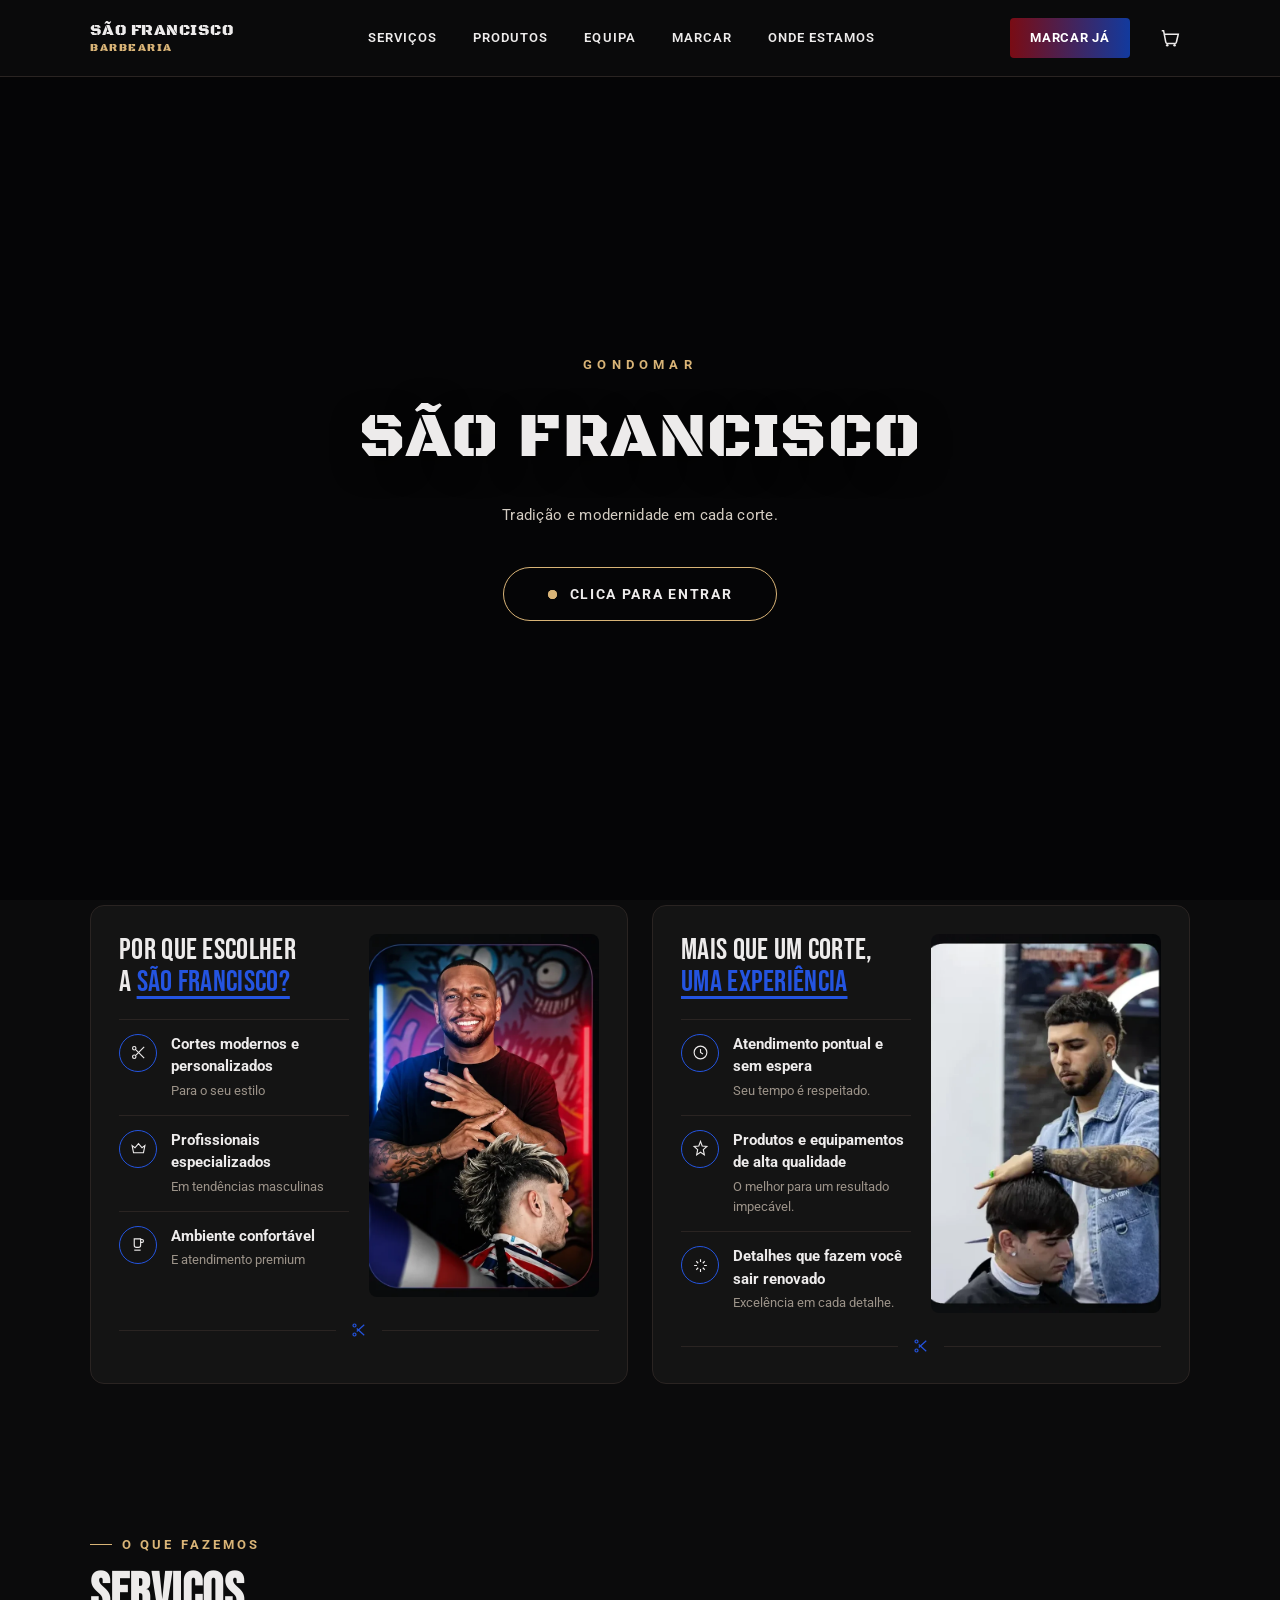
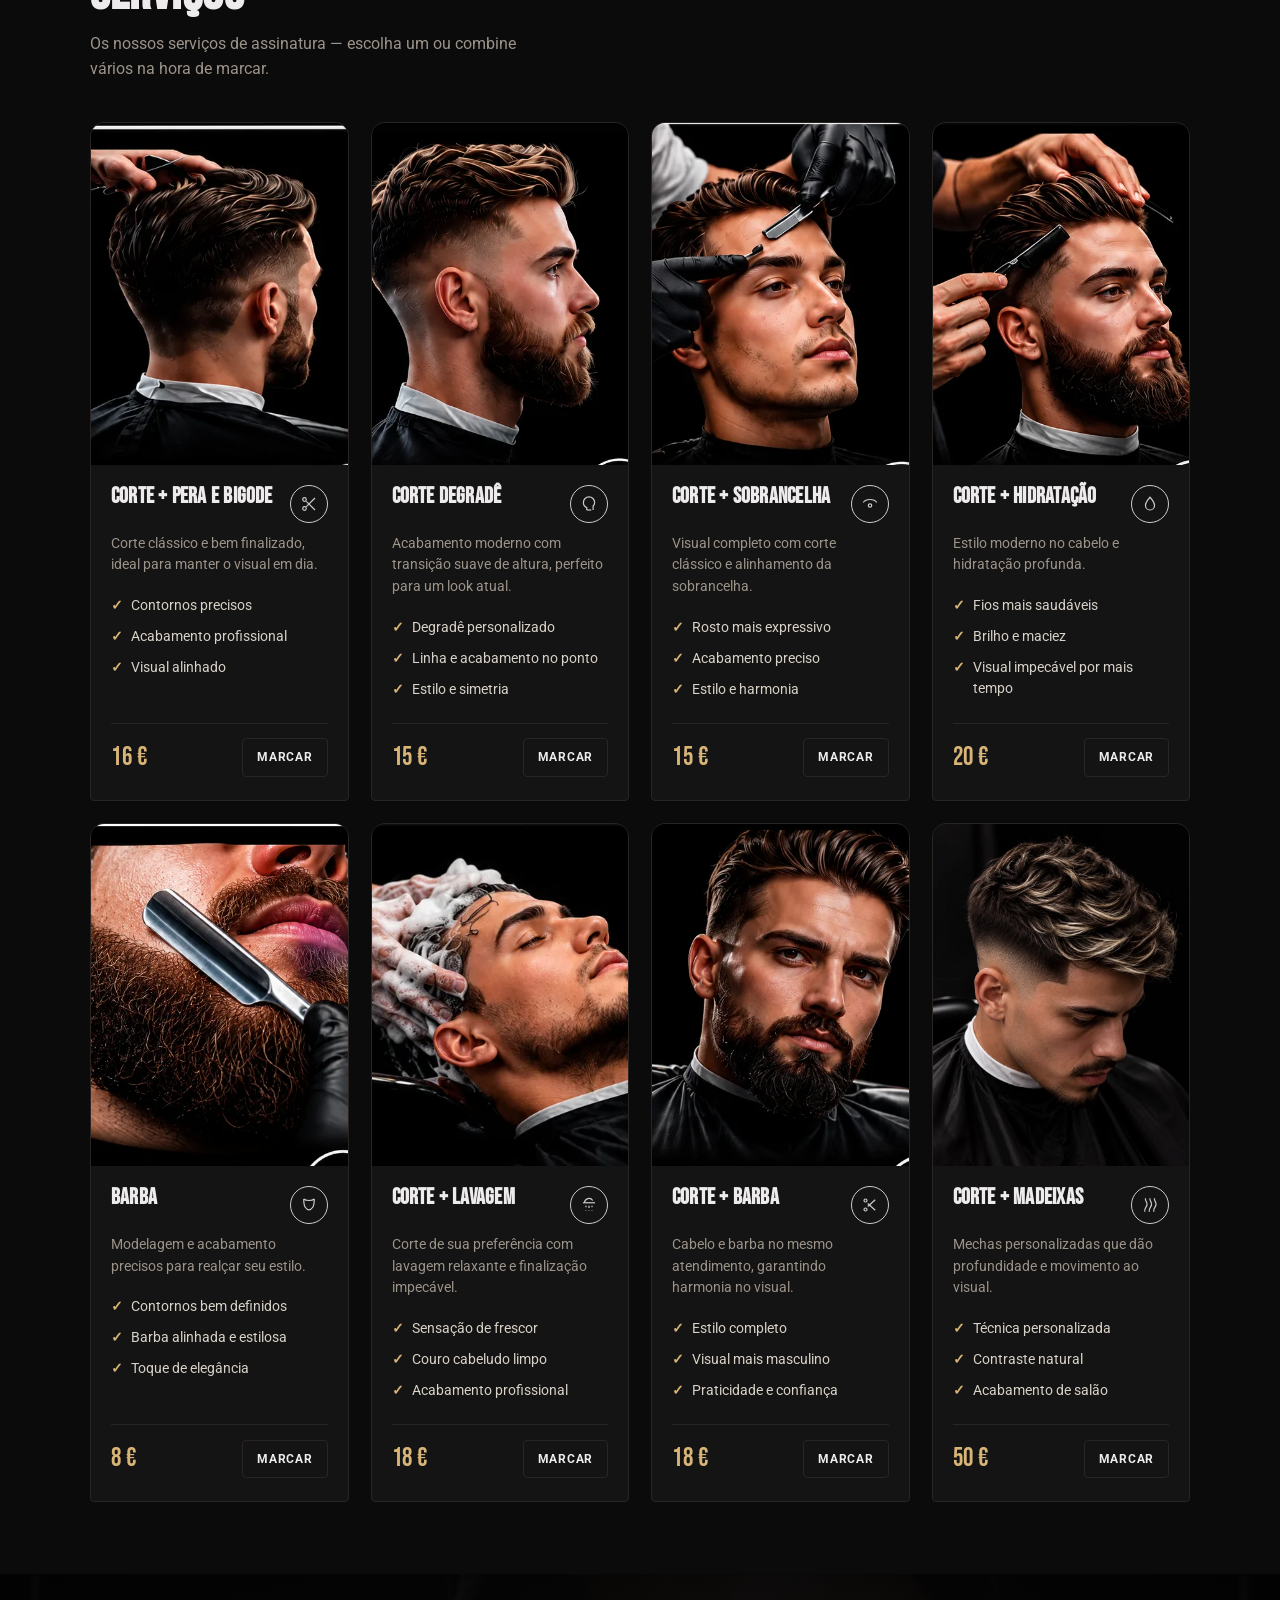
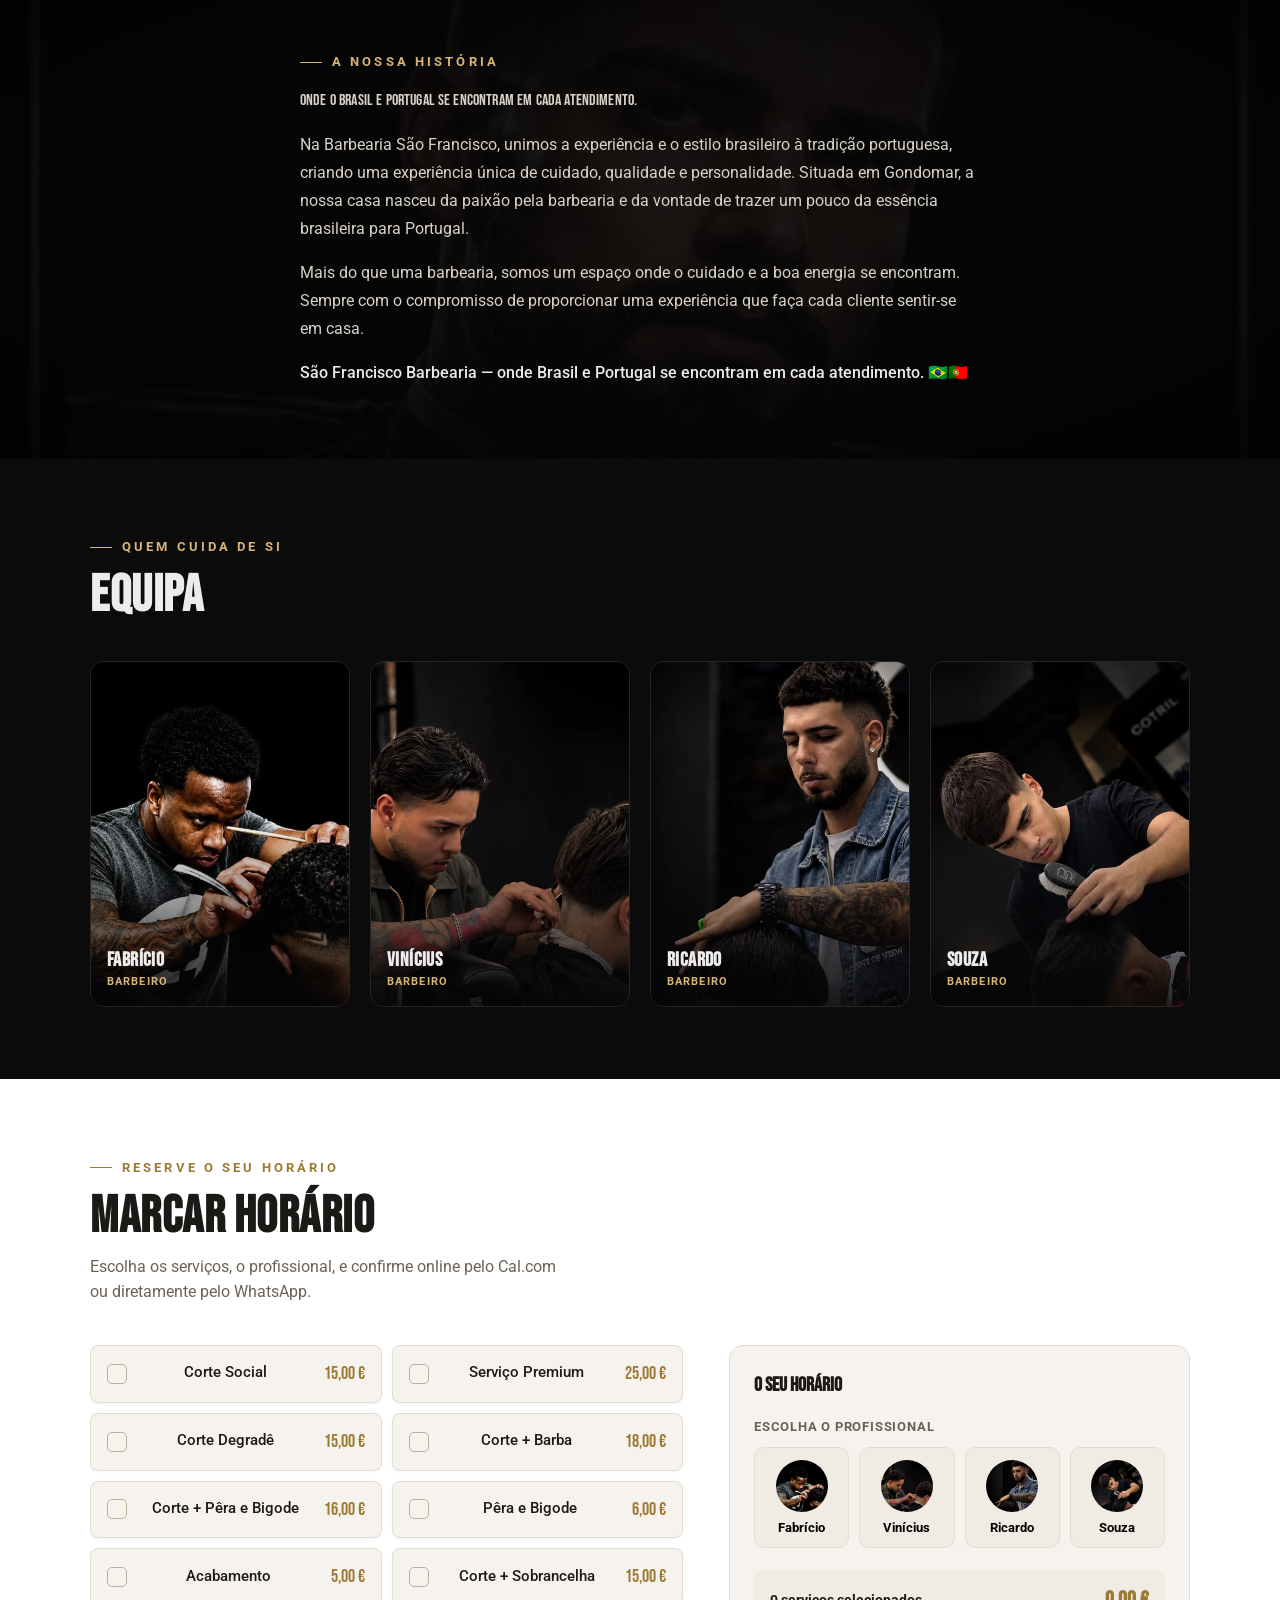
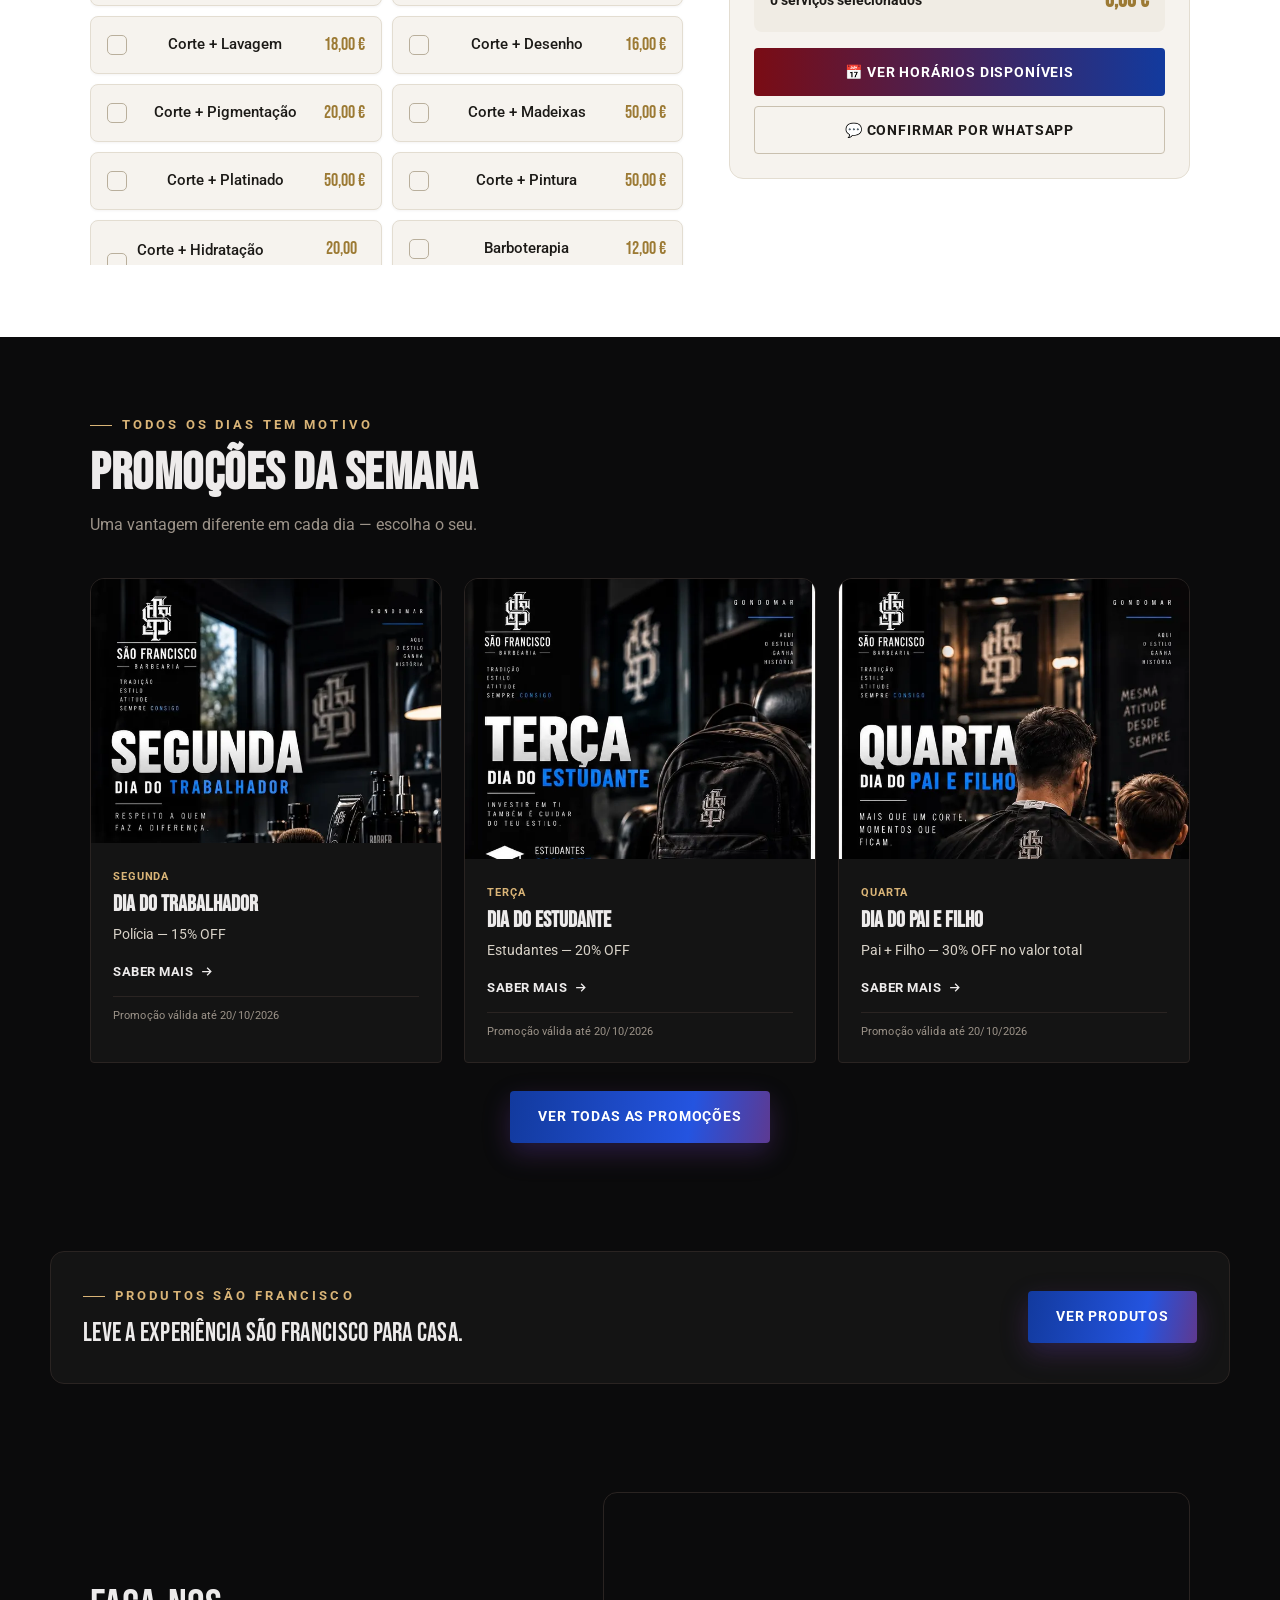
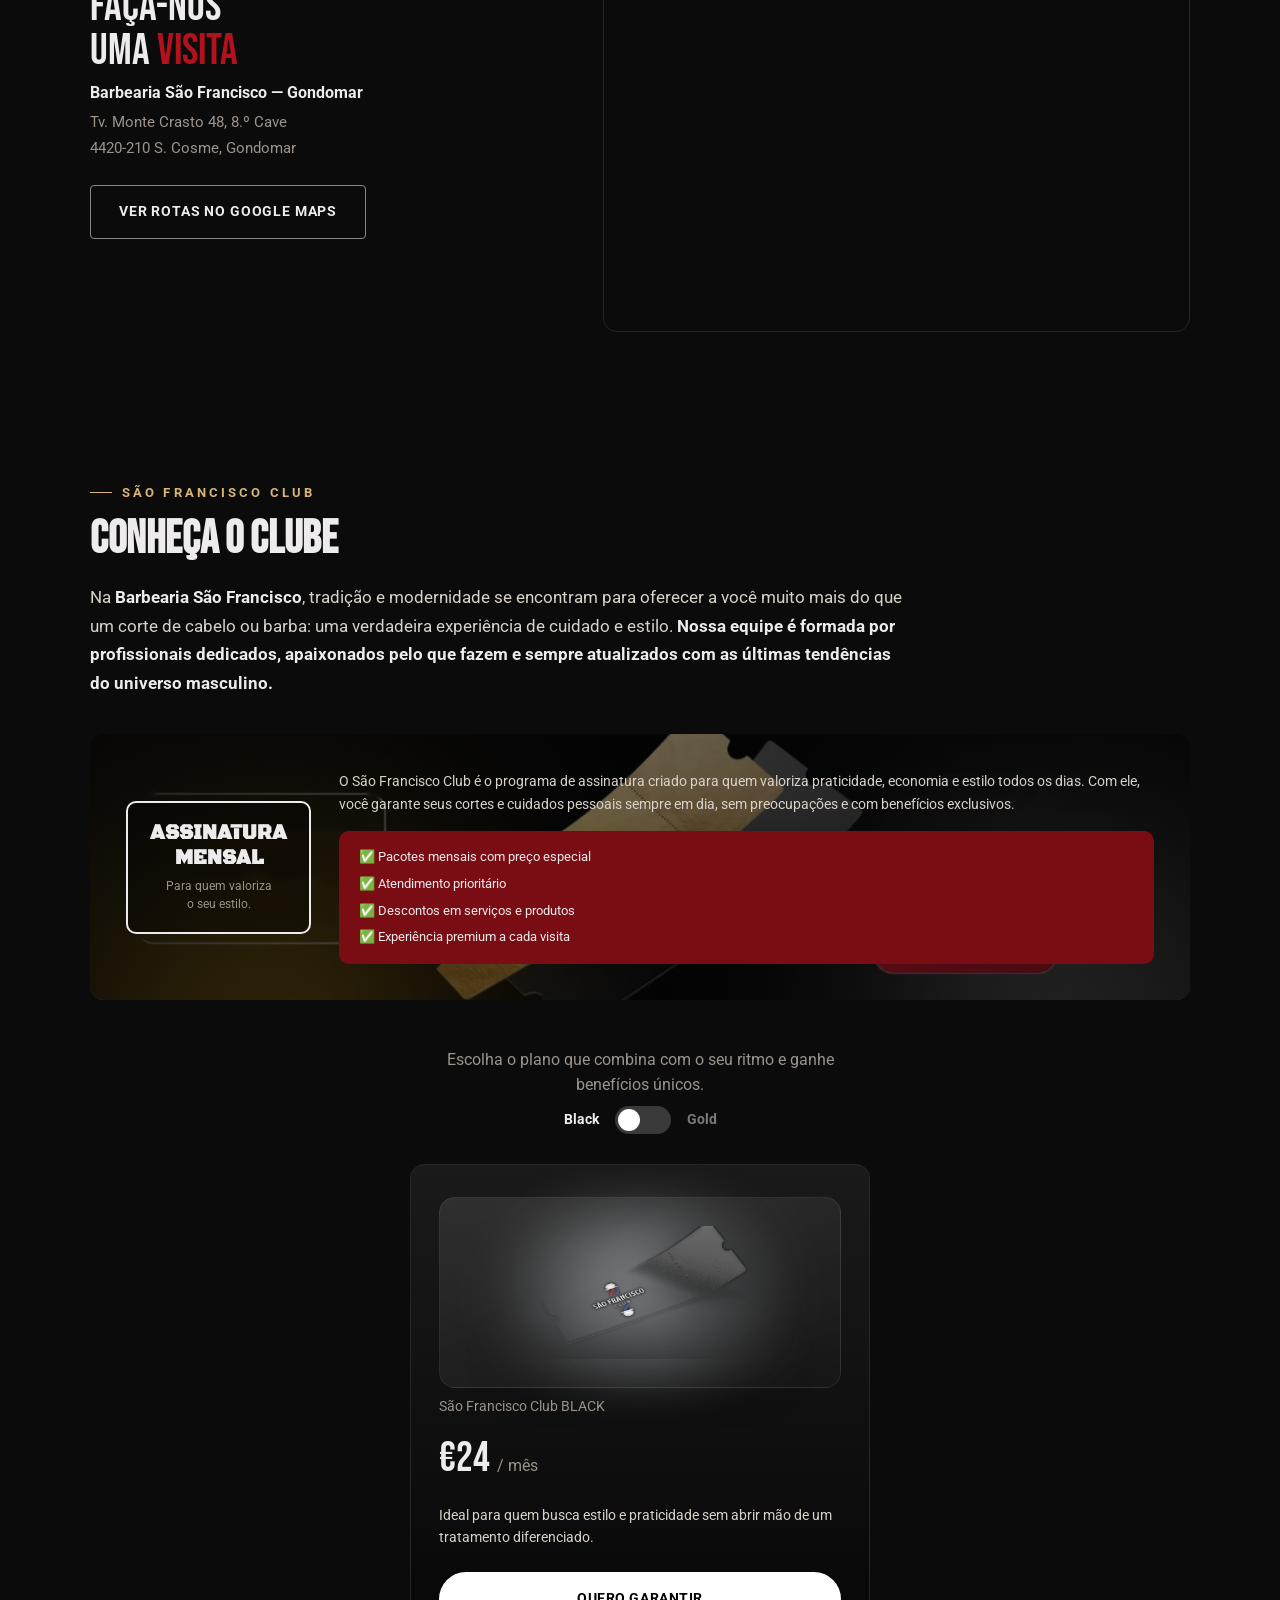
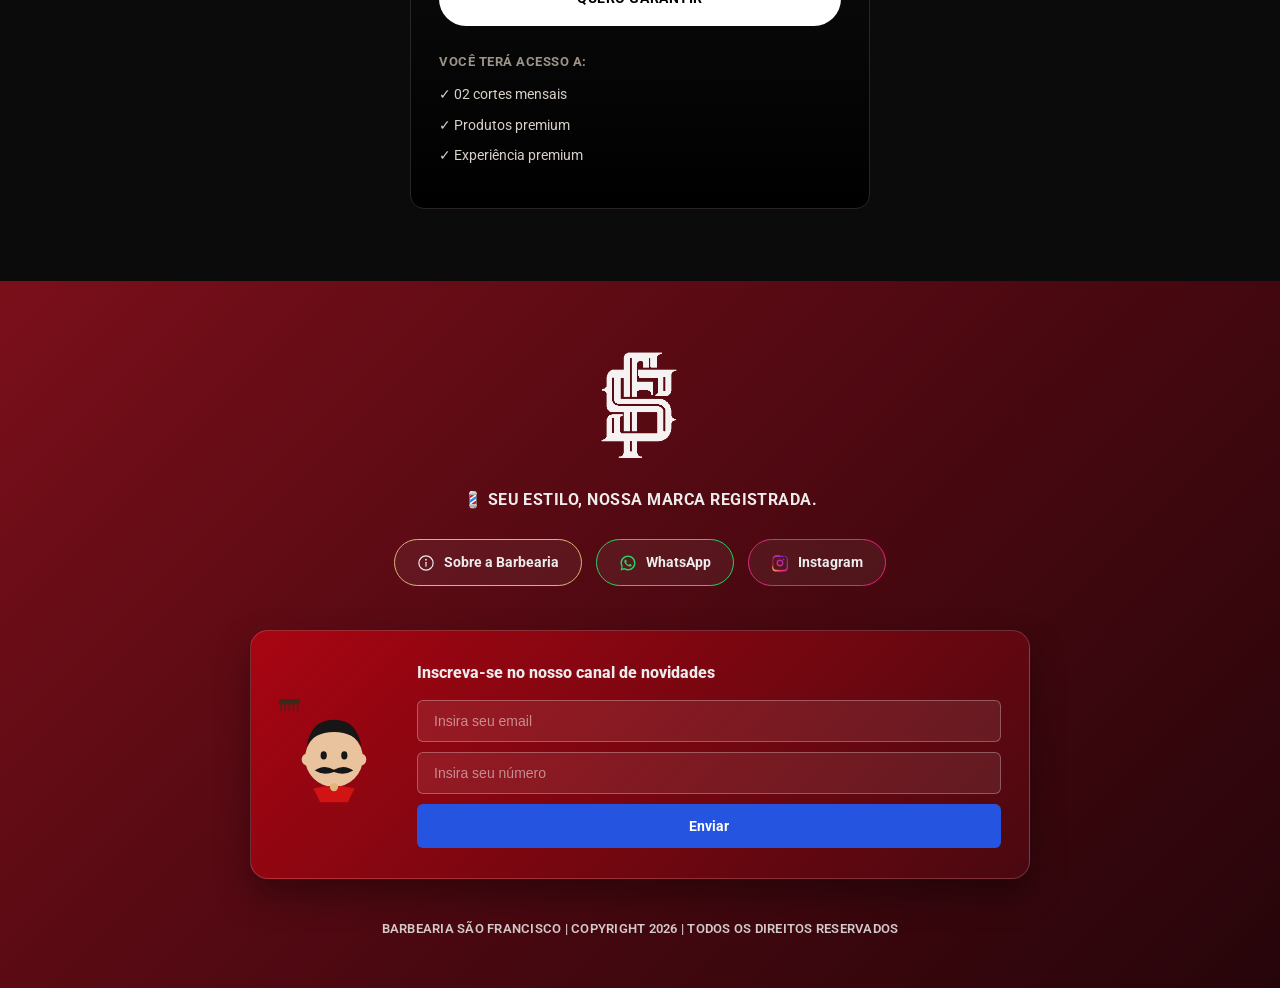
==== commit 6b5167d2: "atualiza promocoes e agendamento" ====
--- a/index.html
+++ b/index.html
@@ -232,7 +232,6 @@
       <p>Na Barbearia São Francisco, unimos a experiência e o estilo brasileiro à tradição portuguesa, criando uma experiência única de cuidado, qualidade e personalidade. Situada em Gondomar, a nossa casa nasceu da paixão pela barbearia e da vontade de trazer um pouco da essência brasileira para Portugal.</p>
       <p>Mais do que uma barbearia, somos um espaço onde o cuidado e a boa energia se encontram. Sempre com o compromisso de proporcionar uma experiência que faça cada cliente sentir-se em casa.</p>
       <p>São Francisco Barbearia — onde Brasil e Portugal se encontram em cada atendimento. 🇧🇷🇵🇹</p>
-      <p class="sobre-temp-note">Fundo desta secção reaproveita (bem escurecida) a foto de "Corte + Barba" — não é uma foto do espaço físico. Para usar uma foto real do interior da barbearia, troque o <code>background-image</code> em <code>.sobre-bg</code> (index.html) pelo caminho da nova foto.</p>
     </div>
   </section>
 
@@ -285,6 +284,25 @@
           </div>
           <p class="booking-warning" id="agendarWarning" role="alert"></p>
         </aside>
+      </div>
+    </div>
+  </section>
+
+  <!-- ============ PROMOÇÕES ============
+       Fica depois de toda a área de agendamento. Na home mostramos
+       apenas os 3 primeiros cards (ver HOME_LIMIT em js/promos.js);
+       os 6 continuam disponíveis em promocoes.html.
+       ============================================================ -->
+  <section id="promocoes">
+    <div class="container">
+      <div class="section-head">
+        <span class="eyebrow">Todos os dias tem motivo</span>
+        <h2>Promoções da semana</h2>
+        <p>Uma vantagem diferente em cada dia — escolha o seu.</p>
+      </div>
+      <div class="promo-grid" id="promoGrid"></div>
+      <div class="promo-cta">
+        <a href="promocoes.html" class="btn btn-featured">Ver todas as promoções</a>
       </div>
     </div>
   </section>
@@ -474,5 +492,6 @@
 
 <script src="js/cart.js"></script>
 <script src="js/main.js"></script>
+<script src="js/promos.js"></script>
 </body>
 </html>
--- a/css/style.css
+++ b/css/style.css
@@ -0,0 +1,919 @@
+/* ============================================================
+   SÃO FRANCISCO BARBEARIA — stylesheet
+   ============================================================ */
+
+:root{
+  /* Cor — paleta original refinada (mesma identidade: fundo escuro, azul, vermelho, brass) */
+  --ink:#0B0B0C;
+  --surface:#141414;
+  --surface-2:#1C1C1B;
+  --paper:#EDEBEB;
+  --muted:#9C9389;
+  --line:#2A2422;
+  --blue:#2454E0;
+  --blue-deep:#123A9E;
+  --red:#B3121C;
+  --red-deep:#7A0C14;
+  --brass:#D9B477;
+
+  --font-logo:'Black Ops One','Anton',sans-serif;
+  --font-display:'Bebas Neue','Arial Narrow',Impact,sans-serif;
+  --font-body:'Roboto',Arial,sans-serif;
+
+  --container:1180px;
+  --radius-sm:8px;
+  --radius-md:14px;
+  --ease:cubic-bezier(0.22,1,0.36,1);
+}
+
+/* ---------- reset & base ---------- */
+*,*::before,*::after{box-sizing:border-box;}
+*{margin:0;padding:0;}
+html{scroll-behavior:smooth;-webkit-text-size-adjust:100%;}
+img{max-width:100%;height:auto;display:block;}
+a{color:inherit;text-decoration:none;}
+button{font-family:inherit;}
+ul{list-style:none;}
+body{
+  background:var(--ink);
+  color:var(--paper);
+  font-family:var(--font-body);
+  line-height:1.55;
+  -webkit-font-smoothing:antialiased;
+}
+::selection{background:var(--blue);color:#fff;}
+::-webkit-scrollbar{width:10px;}
+::-webkit-scrollbar-track{background:var(--ink);}
+::-webkit-scrollbar-thumb{background:linear-gradient(var(--blue),var(--red));border-radius:6px;}
+
+:focus-visible{outline:2px solid var(--brass);outline-offset:3px;}
+
+@media (prefers-reduced-motion:reduce){
+  *{animation-duration:0.01ms !important;animation-iteration-count:1 !important;transition-duration:0.01ms !important;scroll-behavior:auto !important;}
+}
+
+.container{max-width:var(--container);margin:0 auto;padding:0 24px;}
+@media (min-width:900px){ .container{padding:0 40px;} }
+
+section{padding:72px 0;}
+@media (max-width:640px){ section{padding:52px 0;} }
+
+.eyebrow{
+  display:inline-flex;align-items:center;gap:10px;
+  color:var(--brass);text-transform:uppercase;font-size:13px;
+  letter-spacing:0.24em;font-weight:700;margin-bottom:14px;
+}
+.eyebrow::before{content:'';width:22px;height:1px;background:var(--brass);}
+
+.section-head{margin-bottom:40px;max-width:640px;}
+.section-head h2{
+  font-family:var(--font-display);
+  font-size:clamp(34px,5vw,52px);
+  line-height:0.95;letter-spacing:0.01em;
+  text-transform:uppercase;
+  margin-bottom:14px;
+}
+.section-head p{color:var(--muted);font-size:16px;max-width:52ch;}
+.rule{width:64px;height:3px;background:linear-gradient(90deg,var(--blue),var(--red));margin-top:16px;border-radius:2px;}
+
+.visually-hidden{
+  position:absolute;width:1px;height:1px;padding:0;margin:-1px;overflow:hidden;
+  clip:rect(0,0,0,0);white-space:nowrap;border:0;
+}
+.skip-link{
+  position:absolute;left:12px;top:-60px;background:var(--brass);color:#111;
+  padding:10px 16px;border-radius:6px;font-weight:700;z-index:200;transition:top .2s;
+}
+.skip-link:focus{top:12px;}
+
+/* ---------- buttons ---------- */
+.btn{
+  display:inline-flex;align-items:center;justify-content:center;gap:8px;
+  padding:15px 28px;font-size:14px;font-weight:700;text-transform:uppercase;
+  letter-spacing:0.06em;cursor:pointer;border:none;border-radius:4px;
+  min-height:48px;font-family:var(--font-body);
+  transition:transform .18s var(--ease),box-shadow .18s var(--ease),background .18s;
+}
+.btn:active{transform:translateY(1px);}
+.btn-primary{
+  background:linear-gradient(90deg,var(--red-deep),var(--blue-deep));
+  color:#fff;
+}
+.btn-primary:hover{box-shadow:0 8px 22px rgba(36,84,224,0.28);transform:translateY(-2px);}
+.btn-outline{
+  background:transparent;border:1.5px solid rgba(237,235,235,0.55);color:var(--paper);
+}
+.btn-outline:hover{border-color:var(--brass);color:var(--brass);}
+.btn-block{width:100%;}
+.btn-sm{padding:10px 20px;min-height:40px;font-size:13px;}
+@media (max-width:520px){
+  .btn{width:100%;}
+  .btn-row .btn{width:auto;flex:1 1 auto;}
+}
+
+/* ============================================================
+   ENTRY SPLASH
+   ============================================================ */
+.entry-splash{
+  position:fixed;top:76px;left:0;right:0;bottom:0;z-index:90;
+  display:flex;align-items:center;justify-content:center;
+  background:#050506;
+  transition:opacity .6s var(--ease), visibility .6s var(--ease);
+}
+.entry-splash-content{
+  position:relative;z-index:2;text-align:center;padding:32px;
+  transform:translateY(0);transition:transform .6s var(--ease), opacity .6s var(--ease);
+}
+.entry-splash-eyebrow{
+  font-weight:700;font-size:13px;letter-spacing:0.4em;text-transform:uppercase;
+  color:var(--brass);margin-bottom:14px;
+}
+.entry-splash-logo{
+  font-family:var(--font-logo);text-transform:uppercase;color:var(--paper);
+  font-size:clamp(32px,7vw,64px);letter-spacing:0.02em;margin-bottom:16px;
+  text-shadow:0 8px 30px rgba(0,0,0,0.6);
+}
+.entry-splash-tagline{
+  color:#D3CCC2;font-size:15px;margin-bottom:40px;letter-spacing:0.02em;
+}
+.entry-splash-btn{
+  display:inline-flex;align-items:center;gap:13px;
+  font-family:var(--font-body);font-weight:700;font-size:14px;letter-spacing:0.12em;
+  text-transform:uppercase;color:var(--paper);background:transparent;
+  border:1.5px solid var(--brass);border-radius:999px;padding:18px 44px;
+  cursor:pointer;position:relative;overflow:hidden;
+  transition:color .3s var(--ease), box-shadow .3s var(--ease);
+}
+.entry-splash-btn::before{
+  content:'';position:absolute;inset:0;z-index:-1;
+  background:linear-gradient(90deg,var(--red-deep),var(--blue-deep));
+  transform:scaleX(0);transform-origin:left;
+  transition:transform .4s var(--ease);
+}
+.entry-splash-btn:hover::before,.entry-splash-btn:focus-visible::before{transform:scaleX(1);}
+.entry-splash-btn:hover,.entry-splash-btn:focus-visible{
+  border-color:transparent;box-shadow:0 10px 30px rgba(36,84,224,0.35);
+}
+.entry-pulse-dot{
+  position:relative;width:9px;height:9px;border-radius:50%;
+  background:var(--brass);flex:0 0 auto;
+}
+.entry-pulse-dot::before,.entry-pulse-dot::after{
+  content:'';position:absolute;inset:0;border-radius:50%;
+  border:1.5px solid var(--brass);
+  animation:entryPulse 1.8s ease-out infinite;
+}
+.entry-pulse-dot::after{animation-delay:.9s;}
+@keyframes entryPulse{
+  0%{transform:scale(1);opacity:0.9;}
+  100%{transform:scale(4.2);opacity:0;}
+}
+.entry-splash.is-hidden{opacity:0;visibility:hidden;pointer-events:none;}
+.entry-splash.is-hidden .entry-splash-content{transform:translateY(-16px);opacity:0;}
+body.entry-locked{overflow:hidden;height:100vh;}
+@media (prefers-reduced-motion:reduce){
+  .entry-splash,.entry-splash-content{transition:none;}
+}
+
+/* ============================================================
+   HEADER
+   ============================================================ */
+.site-header{
+  position:fixed;top:0;left:0;right:0;z-index:100;
+  background:rgba(11,11,12,0.88);backdrop-filter:blur(10px);
+  border-bottom:1px solid var(--line);
+}
+.site-header .container{
+  display:flex;align-items:center;justify-content:space-between;
+  height:76px;
+}
+.logo-mark{
+  font-family:var(--font-logo);font-size:16px;line-height:1.1;
+  text-transform:uppercase;letter-spacing:0.03em;color:var(--paper);
+  display:flex;flex-direction:column;
+}
+.logo-mark span{font-size:11px;color:var(--brass);letter-spacing:0.14em;margin-top:3px;}
+
+.main-nav{display:flex;align-items:center;gap:36px;}
+.main-nav a{
+  font-size:13px;text-transform:uppercase;letter-spacing:0.08em;font-weight:600;
+  position:relative;padding:6px 0;
+}
+.main-nav a::after{
+  content:'';position:absolute;left:0;right:100%;bottom:0;height:2px;
+  background:linear-gradient(90deg,var(--blue),var(--red));transition:right .25s var(--ease);
+}
+.main-nav a:hover::after{right:0;}
+
+.header-actions{display:flex;align-items:center;gap:20px;}
+
+.nav-toggle{
+  display:none;flex-direction:column;justify-content:center;gap:5px;
+  width:40px;height:40px;background:none;border:none;cursor:pointer;
+}
+.nav-toggle span{width:100%;height:2px;background:var(--paper);border-radius:2px;transition:transform .25s,opacity .25s;}
+.nav-toggle.is-open span:nth-child(1){transform:translateY(7px) rotate(45deg);}
+.nav-toggle.is-open span:nth-child(2){opacity:0;}
+.nav-toggle.is-open span:nth-child(3){transform:translateY(-7px) rotate(-45deg);}
+
+.mobile-nav{
+  display:none;position:fixed;top:76px;left:0;right:0;bottom:0;
+  background:var(--ink);z-index:99;padding:32px 24px;
+  flex-direction:column;gap:4px;transform:translateY(-8px);opacity:0;
+  pointer-events:none;transition:opacity .22s var(--ease),transform .22s var(--ease);
+}
+.mobile-nav.is-open{opacity:1;transform:translateY(0);pointer-events:auto;}
+.mobile-nav a{
+  font-family:var(--font-display);font-size:32px;text-transform:uppercase;
+  padding:16px 4px;border-bottom:1px solid var(--line);
+}
+.mobile-nav .btn{margin-top:24px;}
+
+@media (max-width:860px){
+  .main-nav{display:none;}
+  .header-actions .btn{display:none;}
+  .nav-toggle{display:flex;}
+  .mobile-nav{display:flex;}
+}
+
+/* ============================================================
+   HERO
+   ============================================================ */
+.hero{
+  position:relative;padding:150px 0 0;overflow:hidden;
+  min-height:92vh;display:flex;align-items:flex-end;
+}
+.hero-media{
+  position:absolute;inset:0;z-index:0;background:#0D0D0D;
+}
+.hero-media video{
+  width:100%;height:100%;object-fit:cover;object-position:50% 50%;position:absolute;inset:0;
+}
+.hero-media::after{
+  content:'';position:absolute;inset:0;
+  background:
+    linear-gradient(180deg,rgba(9,9,10,0.35) 0%,rgba(9,9,10,0.25) 30%,rgba(8,8,9,0.94) 88%,#0B0B0C 100%),
+    linear-gradient(90deg,rgba(6,6,7,0.55) 0%,rgba(6,6,7,0.05) 45%,rgba(6,6,7,0.05) 60%,rgba(6,6,7,0.5) 100%);
+}
+.hero-content{position:relative;z-index:2;padding-bottom:64px;width:100%;}
+.hero-temp-note{
+  margin-top:22px;font-size:11.5px;color:rgba(217,180,119,0.85);
+  background:rgba(0,0,0,0.4);border:1px dashed rgba(217,180,119,0.4);
+  border-radius:6px;padding:7px 12px;display:inline-block;max-width:100%;
+}
+.hero-temp-note code{font-family:monospace;color:var(--paper);word-break:break-all;}
+.hero-location{
+  font-weight:700;font-size:14px;letter-spacing:0.4em;text-transform:uppercase;
+  color:var(--brass);margin-bottom:10px;
+}
+.hero h1{
+  font-family:var(--font-logo);text-transform:uppercase;
+  font-size:clamp(34px,10vw,104px);line-height:0.98;letter-spacing:0.01em;
+  margin-bottom:22px;
+}
+.hero h1 .word-nowrap{display:inline-block;white-space:nowrap;}
+.hero h1 .drop-letter{
+  display:inline-block;
+  background-image:linear-gradient(180deg,#f2f2f2 0%,#b9b9b9 38%,#3a3a3a 72%,#0a0a0a 100%);
+  background-clip:text;-webkit-background-clip:text;color:transparent;
+  -webkit-text-stroke:1px rgba(0,0,0,0.5);
+  filter:drop-shadow(0 6px 18px rgba(0,0,0,0.6));
+  opacity:0;transform:translateY(-90px) rotate(-10deg);
+  animation:dropIn .75s var(--ease) forwards;
+}
+@keyframes dropIn{
+  60%{opacity:1;}
+  100%{opacity:1;transform:translateY(0) rotate(0);}
+}
+.hero p.tagline{
+  max-width:520px;font-size:18px;color:#D3CCC2;margin-bottom:32px;
+}
+.hero-actions{display:flex;flex-wrap:wrap;gap:16px;}
+
+.stripe{height:5px;background:linear-gradient(90deg,var(--blue),var(--red));}
+
+/* ============================================================
+   PLACEHOLDER (imagens em falta)
+   ============================================================ */
+.asset-placeholder{
+  position:relative;display:flex;align-items:center;justify-content:center;
+  text-align:center;background:
+    repeating-linear-gradient(-45deg, rgba(255,255,255,0.035) 0 22px, transparent 22px 44px),
+    var(--surface);
+  border:1.5px dashed rgba(217,180,119,0.55);
+  color:var(--muted);padding:36px 20px;
+}
+.asset-placeholder .ph-icon{
+  width:44px;height:44px;margin:0 auto 14px;color:var(--paper);opacity:.85;
+}
+.asset-placeholder strong{
+  display:block;color:var(--paper);font-size:14px;letter-spacing:0.03em;
+  text-transform:uppercase;margin-bottom:6px;
+}
+.asset-placeholder small{display:block;font-size:12px;color:var(--brass);margin-top:6px;font-family:monospace;}
+
+/* ============================================================
+   DESTAQUES (cards lado a lado)
+   ============================================================ */
+.feature-cards{
+  display:grid;gap:24px;grid-template-columns:1fr;
+}
+@media (min-width:860px){
+  .feature-cards{grid-template-columns:1fr 1fr;}
+}
+.feature-card{
+  background:var(--surface);border:1px solid var(--line);border-radius:var(--radius-md);
+  padding:28px;
+}
+.feature-card-inner{
+  display:grid;gap:20px;grid-template-columns:1fr;align-items:start;
+}
+@media (min-width:560px){
+  .feature-card-inner{grid-template-columns:1fr 1fr;align-items:stretch;}
+}
+.feature-card-media{
+  border-radius:var(--radius-sm);overflow:hidden;aspect-ratio:4/5;background:var(--ink);
+}
+@media (min-width:560px){
+  .feature-card-media{aspect-ratio:auto;height:100%;min-height:360px;}
+}
+.feature-card-media img{width:100%;height:100%;object-fit:cover;display:block;}
+.feature-card-text h3{
+  font-family:var(--font-display);font-size:clamp(24px,3vw,30px);
+  text-transform:uppercase;line-height:1.08;margin-bottom:20px;letter-spacing:0.01em;
+  font-weight:400;
+}
+.feature-card-text h3 .accent{color:var(--blue);text-decoration:underline;text-underline-offset:5px;}
+.feature-list{display:flex;flex-direction:column;gap:0;}
+.feature-item{
+  display:flex;gap:14px;padding:14px 0;border-top:1px solid var(--line);
+}
+.feature-item:last-child{padding-bottom:0;}
+.feature-icon{
+  flex:0 0 auto;width:38px;height:38px;border-radius:50%;
+  border:1.5px solid var(--blue);color:var(--paper);
+  display:flex;align-items:center;justify-content:center;
+}
+.feature-icon svg{width:17px;height:17px;}
+.feature-item h4{font-size:14.5px;font-weight:700;margin-bottom:2px;}
+.feature-item p{font-size:13px;color:var(--muted);}
+.feature-card-divider{
+  display:flex;align-items:center;gap:14px;margin-top:24px;color:var(--blue);
+}
+.feature-card-divider .line{flex:1 1 auto;height:1px;background:var(--line);}
+.feature-card-divider svg{width:18px;height:18px;flex:0 0 auto;}
+
+/* ============================================================
+   SERVIÇOS (cards reais)
+   ============================================================ */
+.services-grid{
+  display:grid;gap:22px;
+  grid-template-columns:repeat(auto-fit,minmax(240px,1fr));
+}
+.service-card{
+  background:var(--surface);border:1px solid var(--line);
+  border-radius:var(--radius-md) var(--radius-md) 4px 4px;
+  overflow:hidden;display:flex;flex-direction:column;
+  transition:border-color .2s,transform .2s var(--ease);
+}
+.service-card:hover{border-color:var(--brass);transform:translateY(-3px);}
+.service-photo{aspect-ratio:3/4;overflow:hidden;background:#000;}
+.service-photo img{width:100%;height:100%;object-fit:cover;transition:transform .5s var(--ease);}
+.service-card:hover .service-photo img{transform:scale(1.045);}
+.service-body{padding:20px 20px 22px;display:flex;flex-direction:column;flex:1;}
+.service-top{display:flex;justify-content:space-between;align-items:flex-start;gap:10px;margin-bottom:10px;}
+.service-body h3{
+  font-family:var(--font-display);font-size:22px;text-transform:uppercase;
+  line-height:1.05;letter-spacing:0.01em;
+}
+.service-icon{
+  flex:0 0 auto;width:38px;height:38px;border-radius:50%;border:1.5px solid var(--paper);
+  display:flex;align-items:center;justify-content:center;opacity:.85;
+}
+.service-icon svg{width:18px;height:18px;}
+.service-desc{font-size:14px;color:var(--muted);margin-bottom:14px;}
+.service-checklist{margin-bottom:18px;flex:1;}
+.service-checklist li{
+  display:flex;gap:8px;font-size:13.5px;color:#D8D2C8;padding:5px 0;align-items:flex-start;
+}
+.service-checklist li::before{content:'✓';color:var(--brass);font-weight:700;flex:0 0 auto;}
+.service-footer{
+  display:flex;align-items:center;justify-content:space-between;
+  border-top:1px solid var(--line);padding-top:14px;
+}
+.service-price{font-family:var(--font-display);font-size:26px;color:var(--brass);letter-spacing:0.02em;}
+.service-cta{
+  font-size:12px;text-transform:uppercase;letter-spacing:0.06em;font-weight:700;
+  color:var(--paper);border:1px solid var(--line);border-radius:4px;padding:9px 14px;
+  transition:background .18s,border-color .18s;
+}
+.service-card:hover .service-cta{border-color:var(--brass);background:rgba(217,180,119,0.08);}
+
+/* ============================================================
+   SOBRE
+   ============================================================ */
+.sobre{position:relative;overflow:hidden;}
+.sobre-bg{
+  position:absolute;inset:0;background-size:cover;background-position:center;
+  opacity:0.48;filter:brightness(0.65) saturate(0.8) blur(1px);
+}
+.sobre-overlay{
+  position:absolute;inset:0;
+  background:radial-gradient(ellipse at center,rgba(6,6,6,0.68) 0%,rgba(5,5,5,0.85) 55%,rgba(2,2,2,0.96) 100%);
+}
+.sobre .container{position:relative;z-index:2;max-width:760px;}
+.sobre-quote{
+  font-family:var(--font-display);font-size:clamp(26px,3.6vw,34px);
+  line-height:1.2;margin-bottom:24px;text-transform:uppercase;letter-spacing:0.01em;
+}
+.sobre p{color:#D8D2C8;margin-bottom:16px;font-size:16px;line-height:1.75;}
+.sobre p:last-of-type{margin-bottom:0;color:var(--paper);font-weight:500;}
+
+/* ============================================================
+   EQUIPA
+   ============================================================ */
+.team-grid{display:grid;gap:20px;grid-template-columns:repeat(2,1fr);}
+@media (min-width:640px){ .team-grid{grid-template-columns:repeat(4,1fr);} }
+.team-member{display:block;}
+.team-photo{
+  position:relative;aspect-ratio:3/4;border-radius:var(--radius-md);overflow:hidden;
+  border:1px solid var(--line);background:var(--surface);
+  transition:transform .3s var(--ease),border-color .3s var(--ease);
+}
+.team-member:hover .team-photo{transform:translateY(-4px);border-color:var(--brass);}
+.team-photo img{width:100%;height:100%;object-fit:cover;transition:transform .5s var(--ease);}
+.team-member:hover .team-photo img{transform:scale(1.05);}
+.team-photo-scrim{
+  position:absolute;inset:0;
+  background:linear-gradient(180deg,rgba(0,0,0,0) 45%,rgba(6,6,7,0.85) 100%);
+}
+.team-photo-caption{
+  position:absolute;left:0;right:0;bottom:0;padding:16px;
+  display:flex;flex-direction:column;
+}
+.team-photo-caption strong{
+  font-family:var(--font-display);font-size:20px;letter-spacing:0.02em;
+  text-transform:uppercase;color:var(--paper);line-height:1.1;
+}
+.team-photo-caption em{
+  font-style:normal;font-size:11px;color:var(--brass);margin-top:2px;
+  text-transform:uppercase;letter-spacing:0.1em;font-weight:700;
+}
+
+/* ============================================================
+   AGENDAR
+   ============================================================ */
+.agendar{
+  background:#FFFFFF;color:#1C1A17;
+  --ink:#F6F3EE; --paper:#1C1A17; --muted:#6B6255; --line:#E3DDD1;
+  --surface:#FFFFFF; --surface-2:#F0ECE4; --brass:#9C7A34;
+}
+.agendar .eyebrow::before{background:var(--brass);}
+.agendar .btn-outline{border-color:#C9C0AF;color:#1C1A17;}
+.agendar .btn-outline:hover{border-color:var(--brass);color:var(--brass);}
+.agendar-layout{display:grid;gap:40px;grid-template-columns:1fr;}
+@media (min-width:960px){ .agendar-layout{grid-template-columns:1.3fr 1fr;align-items:start;} }
+
+.service-picker-list{
+  display:grid;gap:10px;grid-template-columns:repeat(auto-fill,minmax(240px,1fr));
+  max-height:520px;overflow-y:auto;padding-right:6px;
+}
+.service-option{
+  position:relative;display:block;cursor:pointer;
+}
+.service-option input{position:absolute;opacity:0;pointer-events:none;}
+.service-option .opt-card{
+  display:flex;align-items:center;justify-content:space-between;gap:10px;
+  padding:14px 16px;border:1.5px solid var(--line);border-radius:8px;
+  background:var(--ink);transition:border-color .18s,background .18s;
+  box-shadow:0 1px 3px rgba(30,25,15,0.05);
+}
+.service-option .opt-name{font-size:14.5px;font-weight:500;}
+.service-option .opt-price{font-family:var(--font-display);font-size:18px;color:var(--brass);}
+.service-option input:checked + .opt-card{
+  border-color:var(--blue);background:rgba(36,84,224,0.08);
+}
+.service-option input:focus-visible + .opt-card{outline:2px solid var(--brass);outline-offset:2px;}
+.service-option .opt-check{
+  width:20px;height:20px;border-radius:5px;border:1.5px solid #B9AF9C;
+  flex:0 0 auto;display:flex;align-items:center;justify-content:center;
+}
+.service-option input:checked + .opt-card .opt-check{background:var(--blue);border-color:var(--blue);}
+.service-option input:checked + .opt-card .opt-check::after{content:'✓';color:#fff;font-size:12px;font-weight:700;}
+
+.booking-side{
+  background:var(--ink);border:1px solid var(--line);border-radius:var(--radius-md);
+  padding:24px;position:sticky;top:96px;
+}
+.booking-side h3{font-family:var(--font-display);font-size:20px;text-transform:uppercase;margin-bottom:16px;}
+.barber-grid{display:grid;grid-template-columns:repeat(4,1fr);gap:10px;margin-bottom:22px;}
+.barber-option{
+  display:flex;flex-direction:column;align-items:center;gap:8px;
+  background:var(--surface-2);border:1.5px solid var(--line);border-radius:10px;
+  padding:12px 6px;cursor:pointer;transition:border-color .18s,background .18s;
+}
+.barber-option:hover{border-color:var(--brass);}
+.barber-option.is-selected{border-color:var(--blue);background:rgba(36,84,224,0.1);}
+.barber-photo{width:52px;height:52px;border-radius:50%;overflow:hidden;background:var(--line);}
+.barber-photo img{width:100%;height:100%;object-fit:cover;}
+.barber-name{font-size:12.5px;font-weight:700;}
+
+.booking-summary{
+  display:flex;justify-content:space-between;align-items:center;
+  background:var(--surface-2);border-radius:8px;padding:14px 16px;margin-bottom:16px;
+  font-size:14px;font-weight:700;
+}
+#summaryTotal{font-family:var(--font-display);font-size:22px;color:var(--brass);}
+.booking-actions{display:flex;flex-direction:column;gap:10px;}
+.booking-warning{
+  color:#B3261E;font-size:13px;font-weight:600;margin-top:12px;display:none;
+}
+.booking-warning.is-visible{display:block;}
+
+
+/* ============================================================
+   LOCAL
+   ============================================================ */
+.local-layout{display:grid;gap:32px;grid-template-columns:1fr;}
+@media (min-width:860px){ .local-layout{grid-template-columns:0.9fr 1.1fr;align-items:center;} }
+.local-heading{font-family:var(--font-display);font-size:clamp(30px,4vw,44px);text-transform:uppercase;line-height:1;margin-bottom:6px;}
+.local-heading .accent{color:var(--red);}
+.local-address{font-size:15px;color:var(--muted);margin-bottom:24px;line-height:1.7;}
+.local-address strong{color:var(--paper);display:block;font-size:16px;margin-bottom:4px;}
+.map-embed{border-radius:var(--radius-md);overflow:hidden;border:1px solid var(--line);aspect-ratio:4/3;}
+.map-embed iframe{width:100%;height:100%;border:0;}
+
+/* ============================================================
+   CLUBE
+   ============================================================ */
+.club-intro-text{font-size:17px;line-height:1.7;color:#D8D2C8;max-width:820px;margin-bottom:36px;}
+.club-intro-text strong{color:var(--paper);}
+.club-banner{
+  position:relative;border-radius:var(--radius-md);overflow:hidden;
+  background-image:url('../assets/images/club-banner-bg.webp');
+  background-size:cover;background-position:center;
+  padding:36px;display:flex;flex-wrap:wrap;gap:28px;align-items:center;
+}
+.club-banner::before{
+  content:'';position:absolute;inset:0;z-index:0;
+  background:linear-gradient(100deg,rgba(6,6,7,0.82) 0%,rgba(6,6,7,0.55) 45%,rgba(6,6,7,0.75) 100%);
+}
+.club-banner > *{position:relative;z-index:1;}
+.club-banner-badge{
+  border:2px solid var(--paper);border-radius:10px;padding:18px 22px;text-align:center;flex-shrink:0;
+  background:rgba(0,0,0,0.35);
+}
+.club-banner-badge strong{font-family:var(--font-logo);font-size:20px;line-height:1.25;display:block;}
+.club-banner-badge span{font-size:12px;color:var(--muted);display:block;margin-top:6px;}
+.club-banner-info{flex:1 1 320px;min-width:240px;}
+.club-banner-info p{font-size:14px;color:#D8D2C8;line-height:1.6;margin-bottom:16px;}
+.club-checklist{background:var(--red-deep);border-radius:10px;padding:16px 20px;}
+.club-checklist p{font-size:13px;margin-bottom:6px;color:var(--paper);}
+.club-checklist p:last-child{margin-bottom:0;}
+
+.club-plans{max-width:460px;margin:48px auto 0;}
+.plan-toggle{display:flex;align-items:center;justify-content:center;gap:16px;margin-bottom:30px;font-weight:700;font-size:14px;}
+.plan-label{opacity:.5;transition:opacity .2s;}
+.plan-label.is-active{opacity:1;}
+.switch-track{
+  width:56px;height:28px;border-radius:999px;background:#3a3a3a;border:none;
+  position:relative;cursor:pointer;padding:0;transition:background .25s;
+}
+.switch-track.is-gold{background:#B8862C;}
+.switch-knob{position:absolute;top:3px;left:3px;width:22px;height:22px;border-radius:50%;background:#fff;transition:left .25s;}
+.switch-knob.is-right{left:31px;}
+
+.plan-card{background:linear-gradient(180deg,#1a1a1a 0%,#000 100%);border:1px solid var(--line);border-radius:var(--radius-md);padding:32px 28px;}
+.plan-ticket-wrap{
+  position:relative;display:flex;justify-content:center;padding:28px 16px;margin-bottom:8px;
+  border-radius:16px;background:linear-gradient(160deg,rgba(255,255,255,0.10),rgba(255,255,255,0.02));
+  border:1px solid rgba(255,255,255,0.08);
+}
+.plan-ticket-wrap::before{content:'';position:absolute;inset:10px;border-radius:50%;filter:blur(26px);opacity:.65;z-index:0;}
+.plan-ticket-wrap.is-black::before{background:radial-gradient(circle,#C7CCD1 0%,transparent 72%);}
+.plan-ticket-wrap.is-gold::before{background:radial-gradient(circle,#D4A72C 0%,transparent 72%);}
+.plan-ticket-wrap img{position:relative;z-index:1;width:100%;max-width:260px;filter:drop-shadow(0 14px 26px rgba(0,0,0,0.55));}
+.plan-name{font-size:14px;color:var(--muted);margin:8px 0;}
+.plan-price{font-family:var(--font-display);font-size:42px;margin-bottom:14px;}
+.plan-desc{font-size:14px;color:#D8D2C8;margin-bottom:24px;line-height:1.55;}
+.plan-cta{display:block;text-align:center;padding:16px;border-radius:999px;font-weight:700;font-size:14px;letter-spacing:0.04em;margin-bottom:26px;text-transform:uppercase;}
+.plan-cta.is-black{background:#fff;color:#000;}
+.plan-cta.is-gold{background:#D4A72C;color:#000;}
+.plan-access{font-size:13px;font-weight:700;margin-bottom:12px;text-transform:uppercase;letter-spacing:0.04em;color:var(--muted);}
+.plan-list li{font-size:14px;color:#D8D2C8;margin-bottom:9px;}
+
+/* ============================================================
+   FOOTER
+   ============================================================ */
+.site-footer{background:linear-gradient(135deg,#7A0F1A 0%,#4A0810 55%,#26050A 100%);padding:64px 0 32px;}
+.footer-top{display:flex;flex-direction:column;align-items:center;text-align:center;margin-bottom:44px;}
+.footer-logo{width:88px;margin-bottom:20px;opacity:.95;}
+.footer-tagline{font-weight:700;letter-spacing:0.03em;font-size:16px;margin-bottom:26px;}
+.footer-links{display:flex;flex-wrap:wrap;justify-content:center;gap:14px;}
+.footer-btn{
+  display:inline-flex;align-items:center;gap:9px;border:1.5px solid rgba(255,255,255,0.45);
+  padding:12px 22px;border-radius:999px;font-weight:700;font-size:13.5px;
+  background:rgba(255,255,255,0.05);transition:background .2s,transform .2s,border-color .2s;
+}
+.footer-btn:hover{transform:translateY(-2px);background:rgba(255,255,255,0.14);}
+.footer-btn svg{width:18px;height:18px;}
+.footer-btn.is-brass{border-color:var(--brass);}
+.footer-btn.is-whatsapp{border-color:#25D366;}
+.footer-btn.is-whatsapp:hover{background:rgba(37,211,102,0.18);}
+.footer-btn.is-instagram{border-color:#DD2A7B;}
+.footer-btn.is-instagram:hover{background:rgba(221,42,123,0.18);}
+
+.footer-signup{
+  display:flex;align-items:center;justify-content:center;gap:28px;flex-wrap:wrap;
+  max-width:780px;margin:0 auto 40px;background:linear-gradient(135deg,#A80511 0%,#4A0810 100%);
+  border:1px solid rgba(255,255,255,0.16);border-radius:18px;padding:30px 28px;
+  box-shadow:0 16px 34px rgba(0,0,0,0.35);
+}
+.footer-mascot{width:110px;flex:0 0 auto;}
+.footer-mascot svg{width:100%;height:auto;overflow:visible;display:block;animation:mascotFloat 3.4s ease-in-out infinite;transform-origin:50% 100%;}
+.mascot-mustache{transform-box:fill-box;transform-origin:center;animation:mascotWiggle 2.6s ease-in-out infinite;}
+.mascot-comb{transform-box:fill-box;transform-origin:0% 100%;animation:mascotComb 2.8s ease-in-out infinite;}
+@keyframes mascotFloat{0%,100%{transform:translateY(0) rotate(-1.5deg);}50%{transform:translateY(-9px) rotate(1.5deg);}}
+@keyframes mascotWiggle{0%,100%{transform:rotate(0deg);}50%{transform:rotate(3deg);}}
+@keyframes mascotComb{0%,100%{transform:rotate(-8deg);}50%{transform:rotate(10deg);}}
+.footer-form{flex:1 1 260px;min-width:240px;text-align:left;}
+.footer-form-label{font-size:16px;font-weight:800;margin-bottom:14px;}
+.footer-form input{
+  width:100%;padding:12px 16px;margin-bottom:10px;background:rgba(255,255,255,0.08);
+  border:1px solid rgba(255,255,255,0.28);border-radius:6px;color:var(--paper);font-size:14px;
+}
+.footer-form input::placeholder{color:rgba(255,255,255,0.5);}
+.footer-submit{width:100%;padding:14px;background:var(--blue);border:none;color:#fff;font-weight:700;border-radius:6px;cursor:pointer;font-size:14px;}
+.footer-submit:hover{background:var(--blue-deep);}
+.footer-form-msg{margin-top:10px;font-size:13px;color:var(--brass);display:none;}
+.footer-form-msg.is-visible{display:block;}
+@media (max-width:560px){ .footer-signup{flex-direction:column;text-align:center;} .footer-form{text-align:center;} }
+
+.footer-bottom{text-align:center;}
+.footer-copy{font-size:12.5px;font-weight:600;opacity:.85;margin-bottom:18px;letter-spacing:0.02em;}
+.footer-credit{font-size:12px;opacity:.6;}
+.footer-credit a{text-decoration:underline;}
+
+/* ============================================================
+   utility
+   ============================================================ */
+.text-center{text-align:center;}
+.mt-lg{margin-top:56px;}
+
+/* ============================================================
+   PRODUTOS CTA — chamada discreta para a loja na home (novo)
+   Seletores novos; não modifica nenhuma regra existente.
+   ============================================================ */
+.produtos-cta{padding:36px 0;}
+.produtos-cta-inner{
+  display:flex;flex-wrap:wrap;align-items:center;justify-content:space-between;gap:20px;
+  background:var(--surface);border:1px solid var(--line);border-radius:var(--radius-md);
+  padding:28px 32px;
+}
+.produtos-cta .eyebrow{margin-bottom:8px;}
+.produtos-cta-text{
+  font-family:var(--font-display);font-size:clamp(20px,3vw,26px);
+  text-transform:uppercase;letter-spacing:0.01em;
+}
+@media (max-width:640px){
+  .produtos-cta{padding:24px 0;}
+  .produtos-cta-inner{padding:20px 22px;flex-direction:column;align-items:flex-start;text-align:left;}
+  .produtos-cta-text{font-size:clamp(18px,5vw,22px);}
+  .produtos-cta .btn{width:100%;}
+}
+
+/* ============================================================
+   PROMOÇÕES DA SEMANA — grid de destaque na home
+   ============================================================ */
+.promo-grid{
+  display:grid;gap:22px;grid-template-columns:repeat(3,1fr);margin-bottom:28px;
+}
+.promo-card{
+  display:block;background:var(--surface);border:1px solid var(--line);
+  border-radius:var(--radius-md) var(--radius-md) 4px 4px;overflow:hidden;
+  transition:border-color .2s,transform .2s var(--ease);
+}
+.promo-card:hover{border-color:var(--brass);transform:translateY(-3px);}
+.promo-card-media{position:relative;overflow:hidden;background:#0a0a0b;}
+.promo-card-media img{width:100%;height:100%;object-fit:cover;display:block;transition:transform .5s var(--ease);}
+.promo-card:hover .promo-card-media img{transform:scale(1.035);}
+.promo-card-body{padding:20px 22px 22px;}
+.promo-card-day{
+  display:inline-block;font-size:11px;font-weight:700;letter-spacing:0.08em;
+  text-transform:uppercase;color:var(--brass);margin-bottom:8px;
+}
+.promo-card-body h3{
+  font-family:var(--font-display);font-size:22px;text-transform:uppercase;
+  line-height:1.05;margin-bottom:8px;
+}
+.promo-card-body p{font-size:13.5px;color:#D8D2C8;margin-bottom:14px;}
+.promo-card-link{
+  display:inline-flex;align-items:center;gap:6px;font-size:12.5px;font-weight:700;
+  text-transform:uppercase;letter-spacing:0.04em;color:var(--paper);
+}
+.promo-card-link svg{width:15px;height:15px;transition:transform .2s;}
+.promo-card:hover .promo-card-link svg{transform:translateX(3px);}
+.promo-cta{text-align:center;}
+
+/* Validade — discreta, sem competir com imagem, título ou oferta */
+.promo-validity{
+  display:block;margin-top:12px;padding-top:10px;
+  border-top:1px solid var(--line);
+  font-size:11px;color:var(--muted);letter-spacing:0.01em;
+}
+
+/* ============================================================
+   BOTÃO "VER PRODUTOS" — versão em destaque (novo)
+   Aplica-se apenas a .btn-featured; não toca em .btn-primary
+   nem .btn-outline, usados no resto do site.
+   ============================================================ */
+.btn-featured{
+  position:relative;overflow:hidden;isolation:isolate;
+  background:linear-gradient(100deg,var(--blue-deep) 0%,var(--blue) 32%,var(--red) 68%,var(--red-deep) 100%);
+  background-size:220% 100%;
+  color:#fff;border:none;
+  box-shadow:0 10px 26px rgba(36,84,224,0.24),0 10px 30px rgba(179,18,28,0.18);
+  animation:btnFeaturedShift 5s ease-in-out infinite;
+}
+.btn-featured::after{
+  content:'';position:absolute;inset:0;z-index:1;
+  background:linear-gradient(120deg,transparent 40%,rgba(255,255,255,0.4) 50%,transparent 60%);
+  background-size:250% 100%;background-position:150% 0;
+  animation:btnFeaturedShine 3.6s ease-in-out infinite;
+  pointer-events:none;
+}
+.btn-featured:hover{transform:translateY(-2px);box-shadow:0 16px 34px rgba(36,84,224,0.32),0 16px 36px rgba(179,18,28,0.26);}
+@keyframes btnFeaturedShift{0%,100%{background-position:0% 50%;}50%{background-position:100% 50%;}}
+@keyframes btnFeaturedShine{0%{background-position:150% 0;}60%,100%{background-position:-50% 0;}}
+@media (prefers-reduced-motion:reduce){
+  .btn-featured{animation:none;}
+  .btn-featured::after{animation:none;display:none;}
+}
+
+/* ============================================================
+   OTIMIZAÇÃO MOBILE
+   Tudo aqui vive dentro de media queries (max-width). O desktop
+   não é afetado: nenhuma regra fora de @media é tocada acima.
+   Objetivo: página mais compacta e equilibrada no telemóvel,
+   sem redesenhar — só ajustar espaçamentos, densidade dos cards
+   e tipografia onde estava demasiado "esticado".
+   ============================================================ */
+@media (max-width:767px){
+
+  /* ---------- espaçamentos gerais ---------- */
+  section{padding:44px 0;}
+  .section-head{margin-bottom:26px;}
+  .section-head p{font-size:clamp(14px,3.6vw,16px);}
+
+  /* ---------- header / nav mobile: destacar "Produtos" ---------- */
+  .mobile-nav{padding:26px 20px;gap:0;}
+  .mobile-nav a{font-size:clamp(20px,6vw,26px);padding:14px 2px;}
+  .mobile-nav a[href="loja.html"]{
+    display:flex;align-items:center;justify-content:space-between;gap:10px;
+    color:var(--brass);
+  }
+  .mobile-nav a[href="loja.html"]::after{
+    content:'Ver produtos';
+    font-family:var(--font-body);font-size:clamp(10px,2.6vw,11px);letter-spacing:0.04em;
+    text-transform:none;font-weight:700;color:var(--brass);
+    border:1px solid var(--brass);border-radius:999px;padding:5px 10px;
+    white-space:nowrap;
+  }
+  .mobile-nav .btn{margin-top:20px;}
+  .header-actions .btn.btn-sm{font-size:clamp(11px,2.8vw,13px);padding:9px 14px;}
+
+  /* ---------- hero ---------- */
+  .hero{min-height:80vh;padding-top:118px;}
+  .hero-content{padding-bottom:36px;}
+  .hero-location{font-size:clamp(12px,3.2vw,14px);}
+  .hero p.tagline{font-size:clamp(14px,4vw,17px);margin-bottom:22px;}
+  .hero-actions{gap:12px;}
+  .hero-temp-note{font-size:clamp(10px,2.6vw,11.5px);padding:6px 10px;margin-top:16px;}
+
+  /* ---------- destaques (feature cards) — 2 colunas no mobile ---------- */
+  .feature-cards{grid-template-columns:repeat(2,1fr);gap:12px;}
+  .feature-card{padding:12px;}
+  .feature-card-inner{gap:10px;}
+  .feature-card-text h3{font-size:clamp(15px,4.6vw,18px);margin-bottom:8px;}
+  .feature-list{gap:0;}
+  .feature-item{padding:8px 0;gap:7px;}
+  .feature-icon{width:24px;height:24px;}
+  .feature-icon svg{width:11px;height:11px;}
+  .feature-item h4{font-size:clamp(10.5px,3vw,11.5px);line-height:1.25;}
+  .feature-item p{font-size:clamp(9.5px,2.6vw,10.5px);}
+  .feature-card-divider{margin-top:12px;gap:8px;}
+  .feature-card-divider svg{width:14px;height:14px;}
+
+  /* ---------- serviços — 2 colunas no mobile ---------- */
+  .services-grid{grid-template-columns:repeat(2,1fr);gap:12px;}
+  .service-body{padding:12px 12px 13px;}
+  .service-top{margin-bottom:6px;}
+  .service-body h3{font-size:clamp(14px,4.2vw,16px);}
+  .service-icon{width:26px;height:26px;}
+  .service-icon svg{width:12px;height:12px;}
+  .service-desc{font-size:clamp(10.5px,2.9vw,11.5px);margin-bottom:8px;}
+  .service-checklist{margin-bottom:10px;}
+  .service-checklist li{font-size:clamp(10px,2.7vw,11px);padding:2px 0;}
+  .service-footer{padding-top:8px;flex-direction:column;align-items:flex-start;gap:8px;}
+  .service-price{font-size:clamp(16px,4.6vw,19px);}
+  .service-cta{font-size:clamp(9.5px,2.5vw,10.5px);padding:6px 9px;width:100%;text-align:center;}
+
+  /* ---------- promoções da semana ---------- */
+  .promo-grid{grid-template-columns:repeat(2,1fr);gap:12px;}
+  .promo-card-body{padding:12px 12px 14px;}
+  .promo-card-day{font-size:9.5px;margin-bottom:5px;}
+  .promo-card-body h3{font-size:clamp(14px,4vw,16px);margin-bottom:6px;}
+  .promo-card-body p{font-size:clamp(10.5px,2.8vw,11.5px);margin-bottom:10px;}
+  .promo-card-link{font-size:10.5px;}
+  .promo-card-link svg{width:12px;height:12px;}
+  .promo-validity{font-size:9.5px;margin-top:9px;padding-top:8px;}
+
+  /* ---------- sobre ---------- */
+  .sobre-quote{font-size:clamp(22px,5.6vw,27px);margin-bottom:16px;}
+  .sobre p{font-size:clamp(13.5px,3.6vw,15px);margin-bottom:12px;}
+
+  /* ---------- equipa ---------- */
+  .team-grid{gap:12px;}
+  .team-photo-caption{padding:12px;}
+  .team-photo-caption strong{font-size:clamp(15px,4vw,17px);}
+  .team-photo-caption em{font-size:clamp(10px,2.6vw,11px);}
+
+  /* ---------- agendar ---------- */
+  .agendar-layout{gap:24px;}
+
+  /* serviços: grid fixo de 2 colunas, cards com altura equilibrada */
+  .service-picker-list{
+    grid-template-columns:repeat(2,1fr);gap:8px;
+    max-height:none;overflow-y:visible;padding-right:0;
+  }
+  .service-option .opt-card{
+    position:relative;flex-direction:column;align-items:flex-start;justify-content:center;
+    gap:6px;padding:12px 10px;min-height:74px;
+  }
+  .service-option .opt-check{position:absolute;top:10px;right:10px;}
+  .service-option .opt-name{
+    font-size:clamp(12.5px,3.4vw,13.5px);line-height:1.25;
+    padding-right:24px;
+  }
+  .service-option .opt-price{font-size:clamp(14px,3.8vw,16px);}
+
+  .booking-side{padding:18px;position:static;}
+  .booking-side h3{font-size:clamp(17px,4.6vw,20px);margin-bottom:12px;}
+
+  /* profissionais: sempre os 4 lado a lado, sem scroll horizontal */
+  .barber-grid{grid-template-columns:repeat(4,1fr);gap:clamp(5px,2vw,9px);margin-bottom:18px;}
+  .barber-option{padding:8px 3px;}
+  .barber-photo{width:clamp(42px,13vw,56px);height:clamp(42px,13vw,56px);}
+  .barber-name{font-size:clamp(9.5px,2.7vw,11.5px);line-height:1.15;}
+
+  .booking-summary{padding:12px 14px;margin-bottom:14px;font-size:clamp(13px,3.4vw,14px);}
+  #summaryTotal{font-size:clamp(19px,5vw,22px);}
+  .booking-actions{gap:8px;}
+  .booking-warning{font-size:clamp(12px,3.2vw,13px);}
+
+  /* ---------- localização ---------- */
+  .local-layout{gap:20px;}
+  .local-heading{font-size:clamp(26px,7vw,34px);}
+  .local-address{font-size:clamp(13.5px,3.6vw,15px);margin-bottom:18px;}
+  .map-embed{aspect-ratio:16/11;}
+
+  /* ---------- clube ---------- */
+  .club-intro-text{font-size:clamp(13.5px,3.6vw,15px);margin-bottom:22px;}
+  .club-banner{padding:20px;gap:18px;}
+  .club-banner-badge{padding:12px 16px;}
+  .club-banner-badge strong{font-size:clamp(15px,4.2vw,18px);}
+  .club-banner-badge span{font-size:clamp(11px,2.9vw,12px);}
+  .club-banner-info p{font-size:clamp(12.5px,3.3vw,13.5px);margin-bottom:12px;}
+  .club-checklist{padding:14px 16px;}
+  .club-checklist p{font-size:clamp(12px,3.2vw,13px);}
+  .club-plans{margin-top:26px;}
+  .plan-toggle{margin-bottom:22px;}
+  .plan-card{padding:22px 18px;}
+  .plan-ticket-wrap{padding:20px 12px;}
+  .plan-ticket-wrap img{max-width:190px;}
+  .plan-name{font-size:clamp(12.5px,3.3vw,14px);}
+  .plan-price{font-size:clamp(28px,8vw,36px);margin-bottom:10px;}
+  .plan-desc{font-size:clamp(12.5px,3.3vw,14px);margin-bottom:18px;}
+  .plan-cta{padding:14px;margin-bottom:20px;font-size:clamp(12px,3.2vw,14px);}
+  .plan-list li{font-size:clamp(12.5px,3.3vw,14px);}
+
+  /* ---------- footer ---------- */
+  .site-footer{padding:44px 0 24px;}
+  .footer-top{margin-bottom:26px;}
+  .footer-logo{width:72px;margin-bottom:16px;}
+  .footer-tagline{font-size:clamp(13px,3.6vw,15px);margin-bottom:20px;}
+  .footer-links{gap:10px;}
+  .footer-btn{padding:11px 18px;font-size:clamp(12px,3.2vw,13px);}
+  .footer-signup{padding:22px 18px;gap:18px;margin-bottom:26px;}
+  .footer-mascot{width:78px;}
+  .footer-form-label{font-size:clamp(14px,3.8vw,16px);}
+  .footer-form input{font-size:clamp(13px,3.5vw,14px);}
+  .footer-copy{font-size:clamp(11px,2.9vw,12.5px);}
+}
+
+/* Ajuste extra para telemóveis muito estreitos (320–390px) */
+@media (max-width:390px){
+  .hero h1{font-size:clamp(30px,11.5vw,60px);}
+  .club-banner{flex-direction:column;text-align:center;}
+  .club-banner-badge{width:100%;}
+}
--- a/css/cart.css
+++ b/css/cart.css
@@ -0,0 +1,108 @@
+/* ============================================================
+   CARRINHO — ícone no header + painel lateral (novo componente)
+   Este ficheiro só contém seletores novos (.cart-*, #cart*).
+   Não sobrescreve nem modifica nenhuma regra existente do site,
+   pelo que não altera o desktop já aprovado — apenas acrescenta
+   o necessário para o carrinho, conforme pedido. Funciona em
+   mobile e desktop.
+   ============================================================ */
+
+/* ---------- ícone no header ---------- */
+.cart-toggle{
+  position:relative;display:inline-flex;align-items:center;justify-content:center;
+  width:40px;height:40px;background:none;border:none;cursor:pointer;color:var(--paper);
+  flex:0 0 auto;
+}
+.cart-toggle svg{width:22px;height:22px;}
+.cart-count{
+  position:absolute;top:0;right:-2px;min-width:17px;height:17px;padding:0 4px;
+  border-radius:999px;background:var(--red);color:#fff;font-size:10.5px;font-weight:700;
+  display:none;align-items:center;justify-content:center;line-height:1;
+  font-family:var(--font-body);
+}
+
+/* ---------- overlay + painel ---------- */
+.cart-overlay{
+  position:fixed;inset:0;background:rgba(0,0,0,0.55);z-index:200;
+  opacity:0;pointer-events:none;transition:opacity .25s var(--ease);
+}
+.cart-overlay.is-open{opacity:1;pointer-events:auto;}
+
+.cart-drawer{
+  position:fixed;top:0;right:0;bottom:0;width:min(420px,100%);
+  background:var(--surface);border-left:1px solid var(--line);color:var(--paper);
+  z-index:201;display:flex;flex-direction:column;
+  transform:translateX(100%);transition:transform .3s var(--ease);
+  padding:22px;overflow-y:auto;
+}
+.cart-drawer.is-open{transform:translateX(0);}
+body.cart-locked{overflow:hidden;}
+
+.cart-drawer-head{display:flex;align-items:center;justify-content:space-between;margin-bottom:18px;flex:0 0 auto;}
+.cart-drawer-head h2{font-family:var(--font-display);font-size:24px;text-transform:uppercase;}
+.cart-close{
+  background:none;border:none;color:var(--paper);font-size:28px;line-height:1;
+  cursor:pointer;width:36px;height:36px;display:flex;align-items:center;justify-content:center;flex:0 0 auto;
+}
+
+.cart-member-toggle{
+  display:flex;align-items:flex-start;gap:10px;background:var(--surface-2);
+  border:1px solid var(--line);border-radius:8px;padding:13px 14px;margin-bottom:18px;
+  cursor:pointer;font-size:13px;color:#D8D2C8;flex:0 0 auto;
+}
+.cart-member-toggle input{margin-top:2px;flex:0 0 auto;width:18px;height:18px;accent-color:var(--blue);}
+.cart-member-toggle strong{color:var(--paper);}
+.cart-member-toggle em{display:block;color:var(--muted);font-style:normal;font-size:11.5px;margin-top:3px;}
+
+.cart-member-code{
+  display:none;margin:-8px 0 18px;padding:12px 14px;
+  background:var(--surface-2);border:1px solid var(--line);border-radius:8px;
+}
+.cart-member-code label{display:block;font-size:11.5px;color:var(--muted);margin-bottom:6px;}
+.cart-member-code input{
+  width:100%;padding:9px 11px;background:var(--ink);border:1px solid var(--line);
+  border-radius:6px;color:var(--paper);font-size:13px;
+}
+
+.cart-items{flex:1 1 auto;display:flex;flex-direction:column;gap:14px;margin-bottom:16px;min-height:40px;}
+.cart-empty{color:var(--muted);font-size:14px;text-align:center;padding:34px 0;}
+
+.cart-item{
+  display:grid;grid-template-columns:1fr auto auto auto;align-items:center;gap:10px;
+  border-bottom:1px solid var(--line);padding-bottom:12px;position:relative;
+}
+.cart-item-info{display:flex;flex-direction:column;gap:3px;min-width:0;}
+.cart-item-info strong{font-size:13.5px;line-height:1.25;}
+.cart-item-unit{font-size:11.5px;color:var(--muted);}
+.cart-item-unit s{margin-right:4px;}
+.cart-item-club-note{font-size:10.5px;color:var(--brass);font-style:normal;}
+.cart-item-tier-note{font-size:10.5px;color:var(--blue);font-style:normal;}
+.cart-item-qty{display:flex;align-items:center;gap:6px;}
+.cart-item-qty button{
+  width:26px;height:26px;border-radius:50%;border:1px solid var(--line);background:var(--surface-2);
+  color:var(--paper);font-size:16px;cursor:pointer;display:flex;align-items:center;justify-content:center;line-height:1;
+}
+.cart-item-qty span{font-size:13px;min-width:16px;text-align:center;}
+.cart-item-subtotal{font-family:var(--font-display);font-size:15px;color:var(--brass);white-space:nowrap;}
+.cart-item-remove{
+  background:none;border:none;color:var(--muted);font-size:20px;cursor:pointer;
+  width:26px;height:26px;display:flex;align-items:center;justify-content:center;line-height:1;
+}
+.cart-item-remove:hover{color:var(--red);}
+
+.cart-drawer-foot{border-top:1px solid var(--line);padding-top:16px;margin-top:auto;flex:0 0 auto;}
+.cart-total-row{display:flex;justify-content:space-between;align-items:center;margin-bottom:14px;font-weight:700;}
+.cart-total-row strong{font-family:var(--font-display);font-size:24px;color:var(--brass);}
+#cartCheckout:disabled{opacity:.5;cursor:not-allowed;}
+.cart-continue{display:block;text-align:center;font-size:13px;color:var(--muted);margin-top:12px;text-decoration:underline;}
+
+/* ---------- mobile: painel ocupa a largura toda, sem cortes ---------- */
+@media (max-width:520px){
+  .cart-drawer{width:100%;padding:18px;}
+  .cart-drawer-head h2{font-size:clamp(19px,5.5vw,23px);}
+  .cart-item{grid-template-columns:1fr auto;padding-right:28px;}
+  .cart-item-qty{grid-column:1;grid-row:2;}
+  .cart-item-subtotal{grid-column:2;grid-row:2;justify-self:end;}
+  .cart-item-remove{position:absolute;top:0;right:0;}
+  .cart-member-toggle{font-size:clamp(12px,3.4vw,13px);}
+}
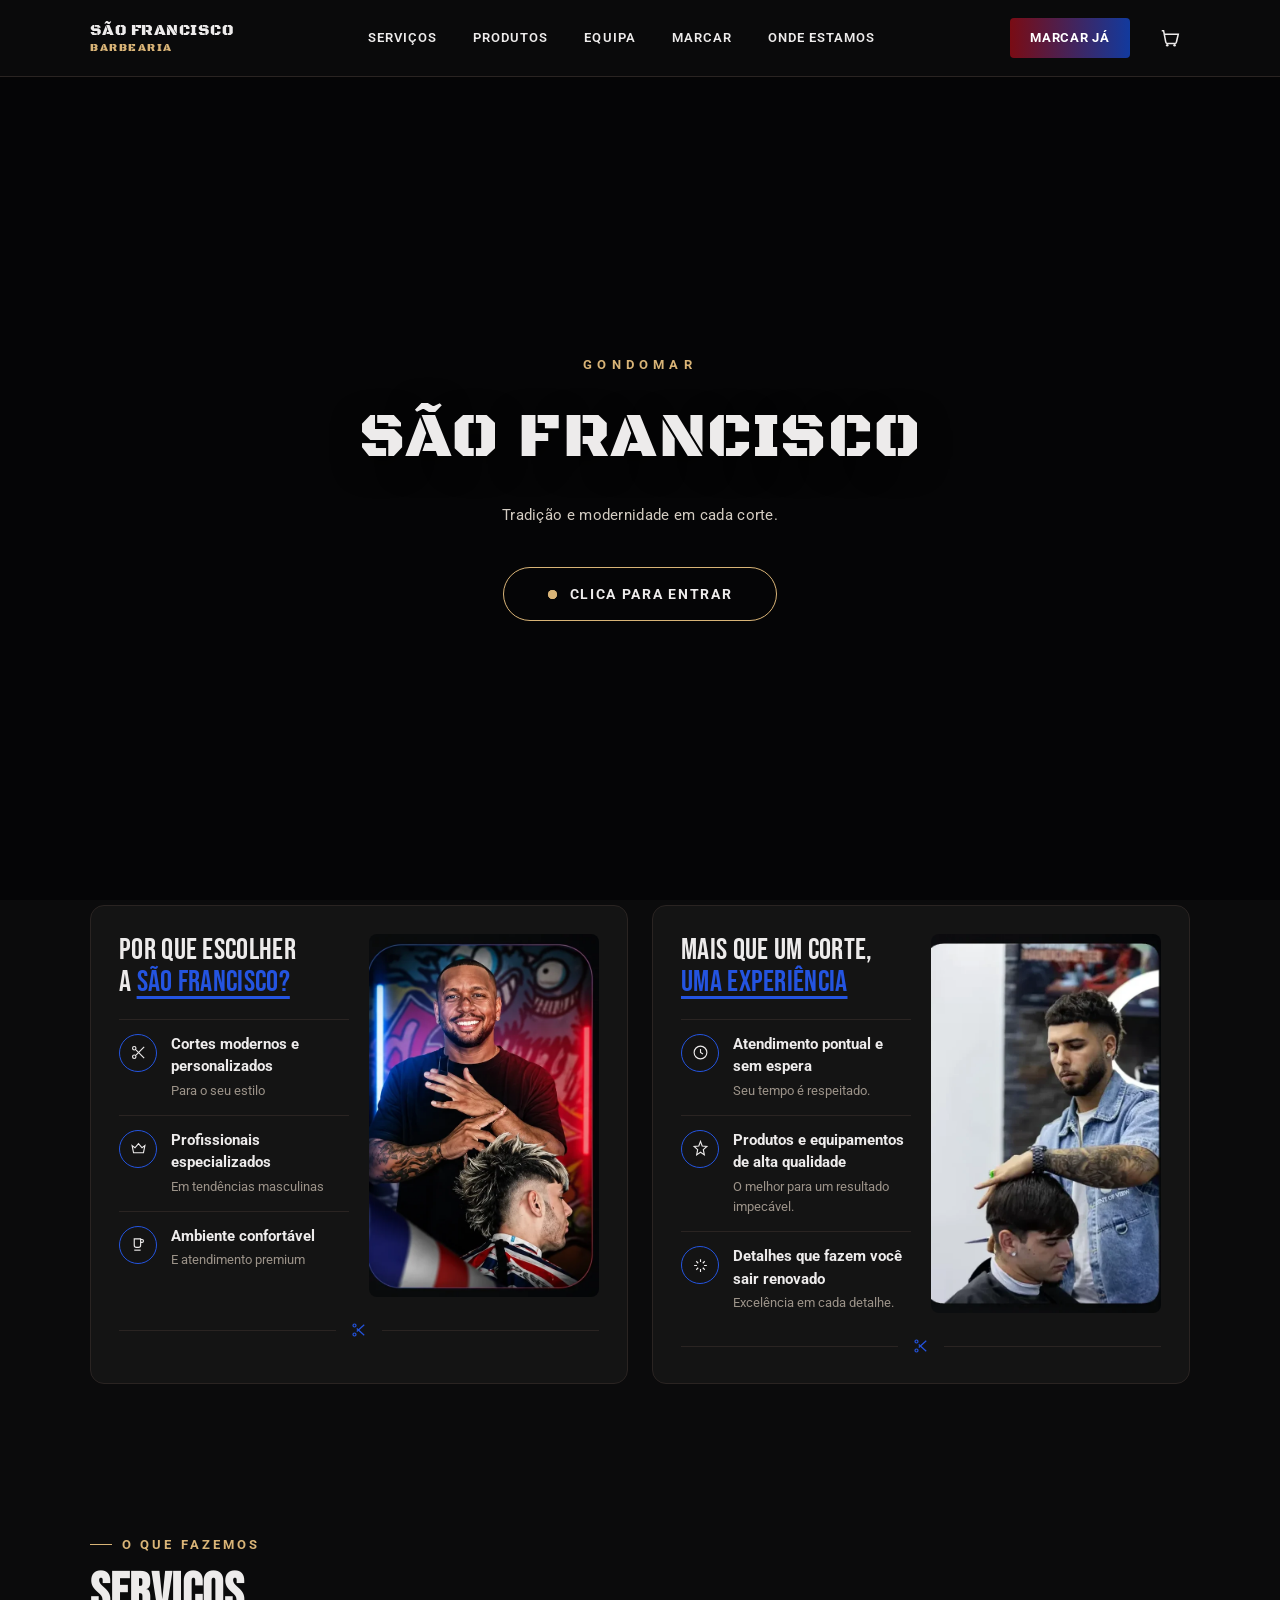
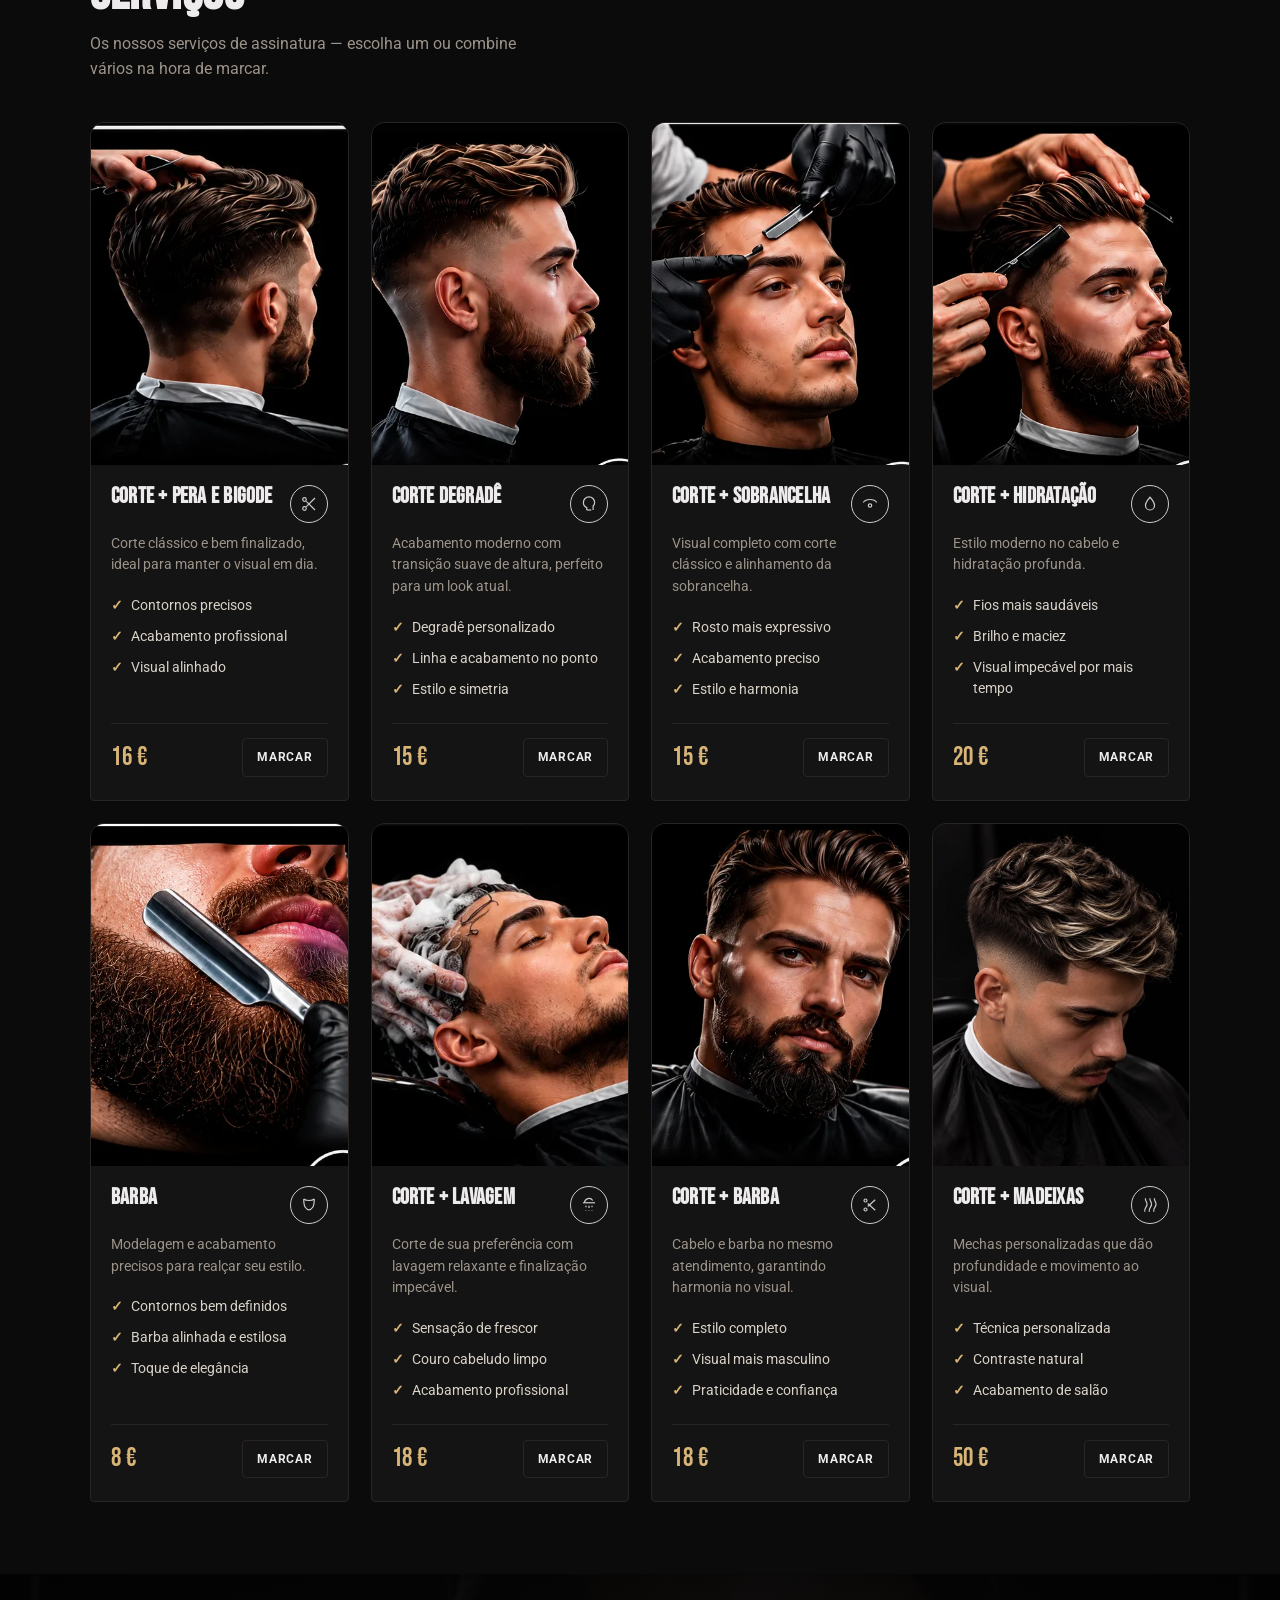
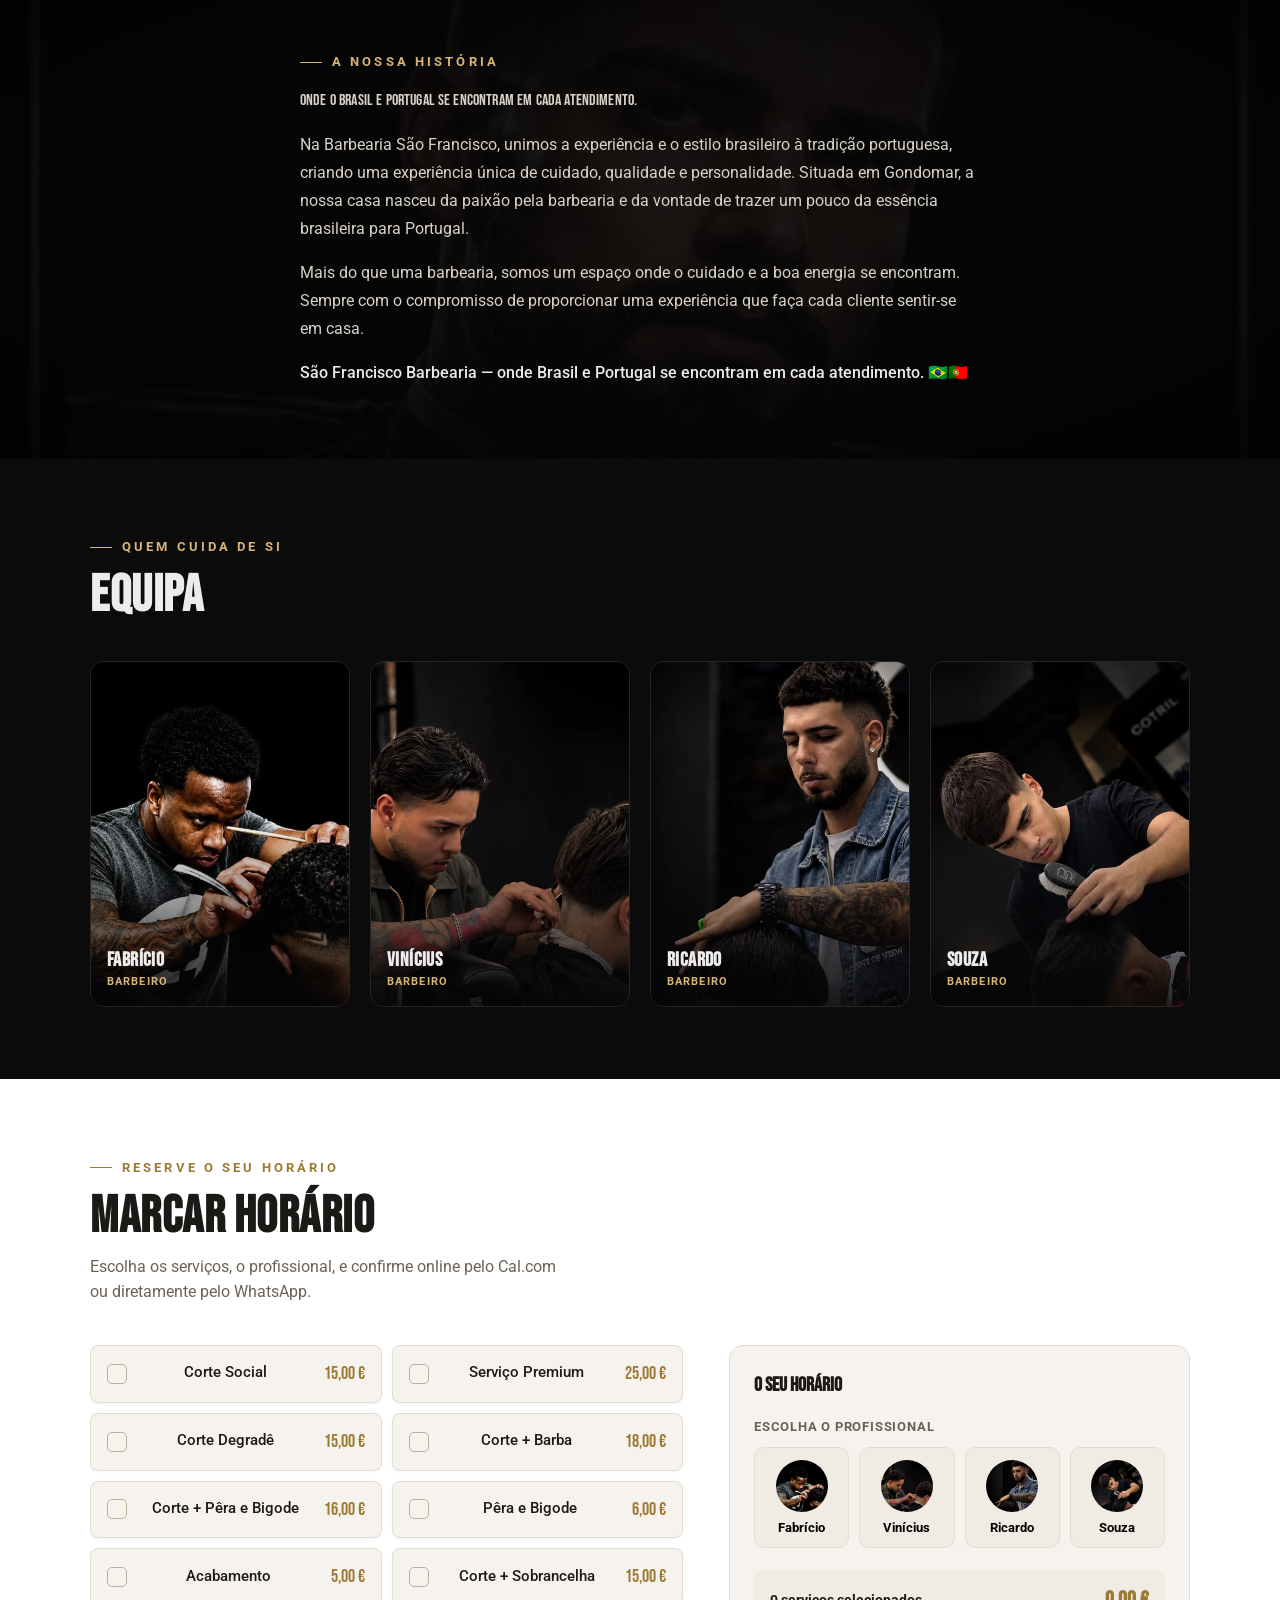
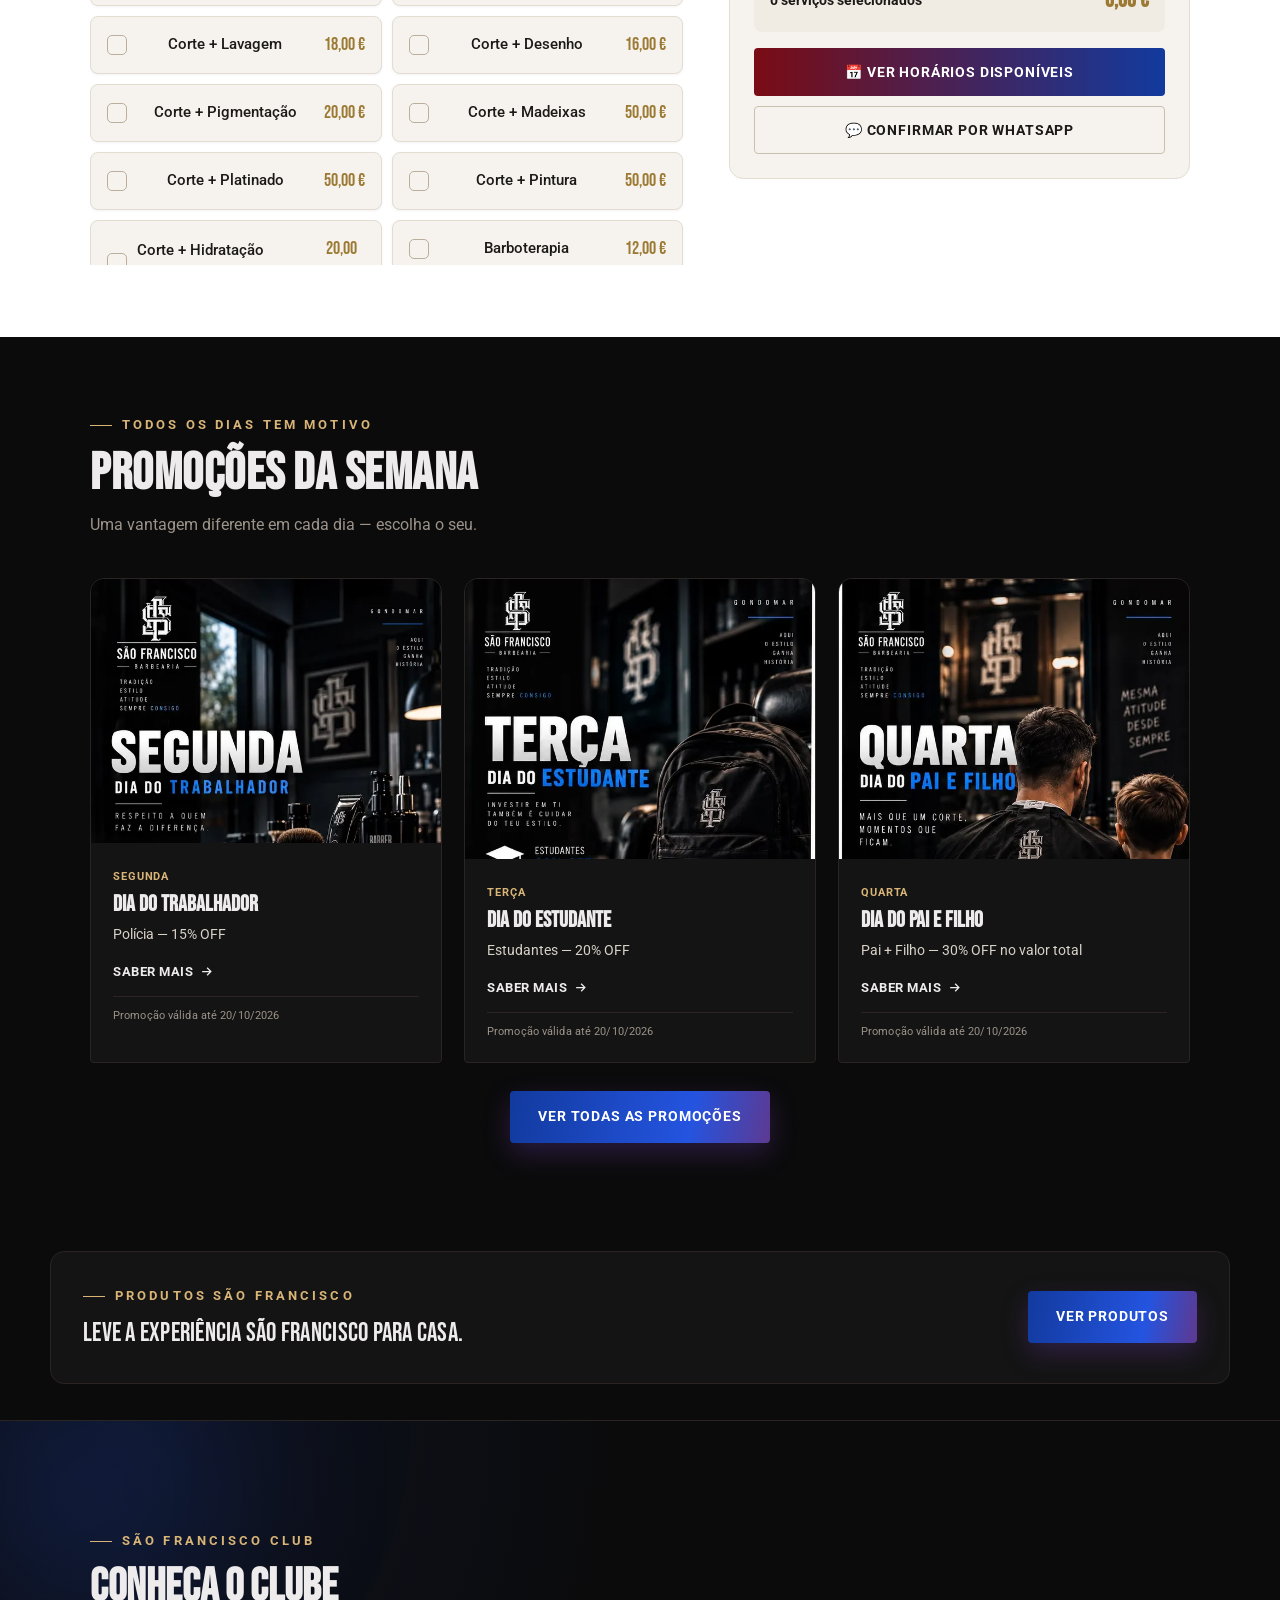
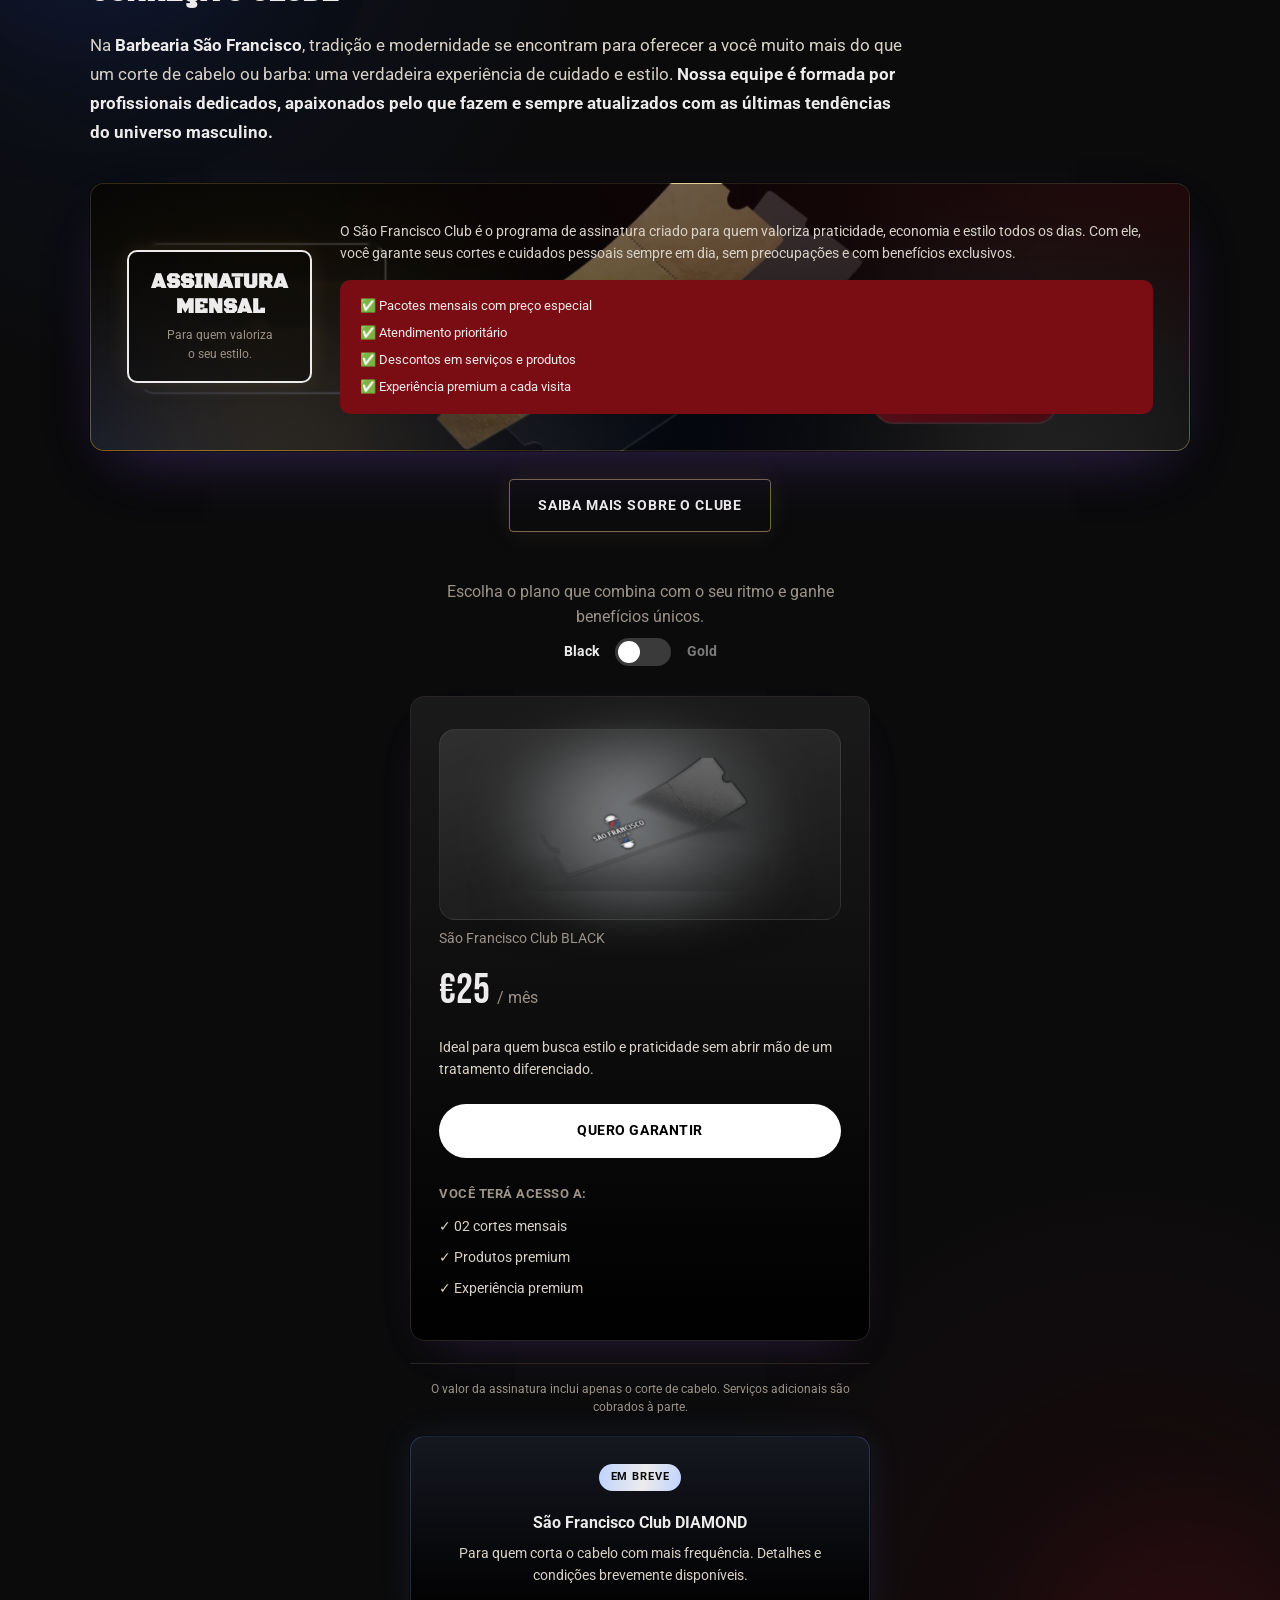
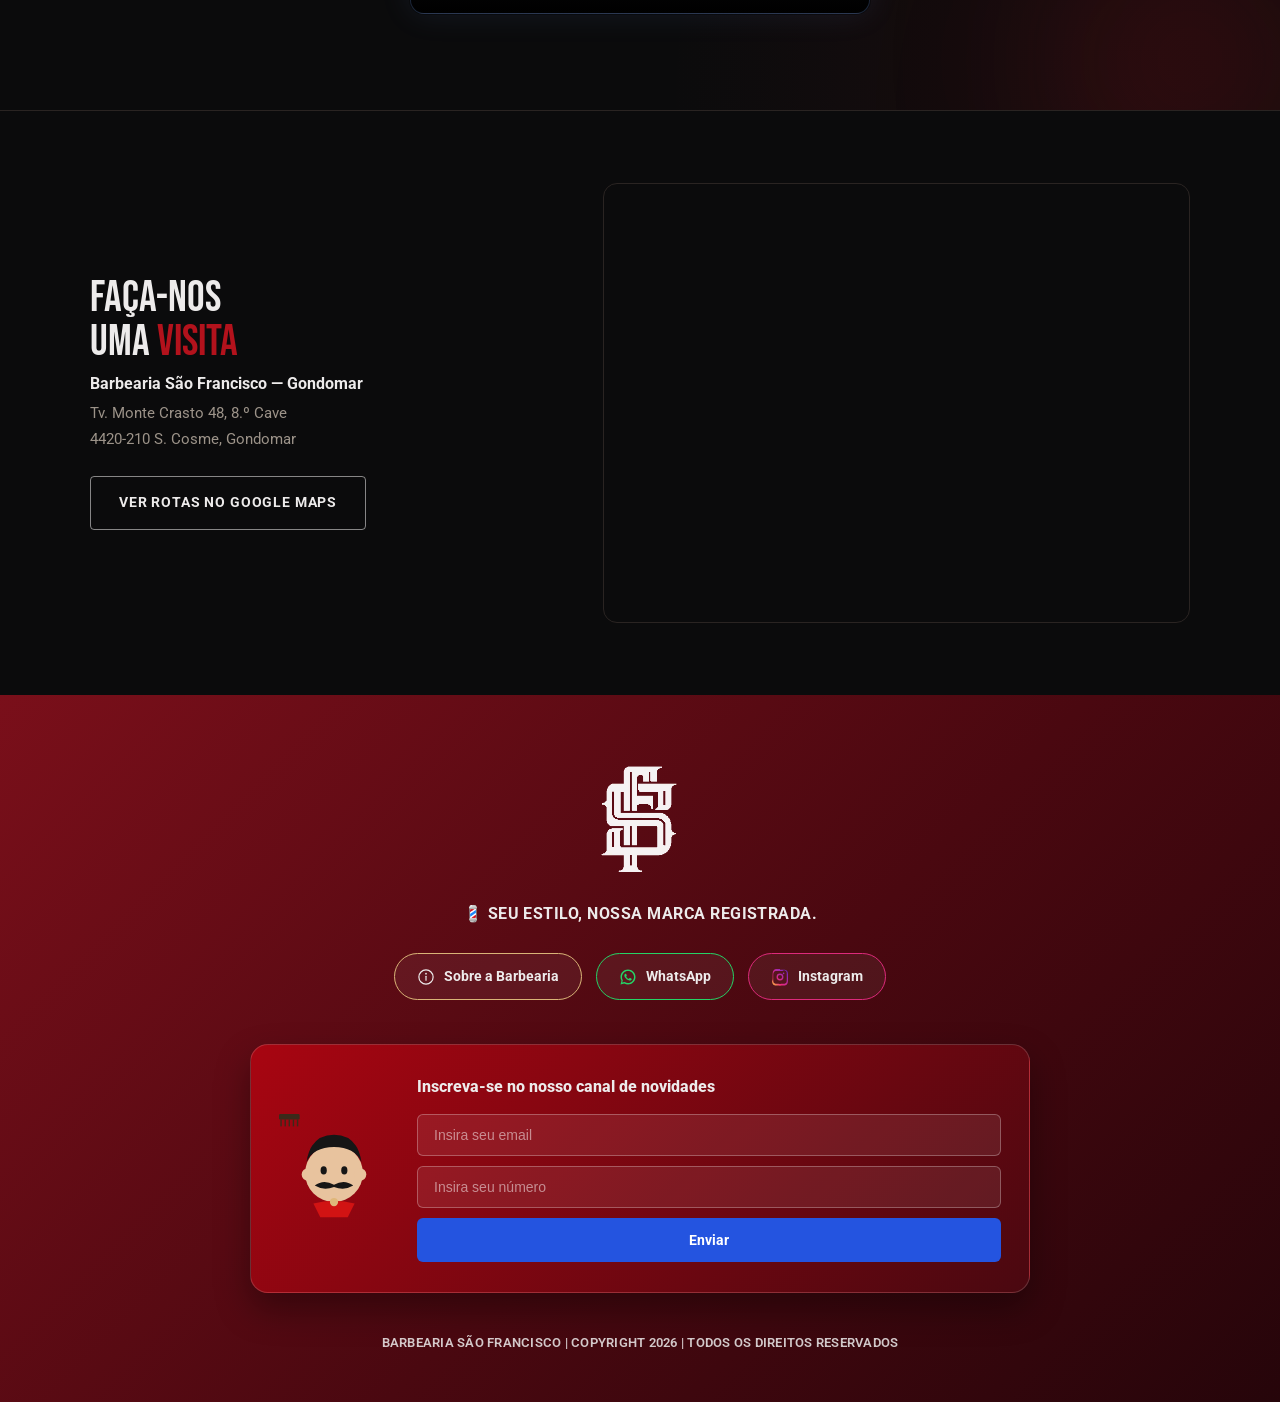
==== commit c499a692: "atualiza clube sao francisco" ====
--- a/index.html
+++ b/index.html
@@ -318,6 +318,103 @@
     </div>
   </section>
 
+  <!-- ============ CLUBE ============
+       Fica agora entre Produtos e Localização. Upgrade visual (glow,
+       gradientes, sombras) é só CSS — ver bloco "CLUBE" em css/style.css.
+       ============================================================ -->
+  <section id="clube">
+    <div class="club-glow-a" aria-hidden="true"></div>
+    <div class="club-glow-b" aria-hidden="true"></div>
+    <div class="container">
+      <span class="eyebrow">São Francisco Club</span>
+      <h2 class="section-head" style="margin-bottom:20px;">
+        <span style="display:block;font-family:var(--font-display);font-size:clamp(30px,4.5vw,46px);text-transform:uppercase;line-height:1;">Conheça o clube</span>
+      </h2>
+      <p class="club-intro-text">
+        Na <strong>Barbearia São Francisco</strong>, tradição e modernidade se encontram para oferecer a você muito mais do que um corte de cabelo ou barba: uma verdadeira experiência de cuidado e estilo.
+        <strong>Nossa equipe é formada por profissionais dedicados, apaixonados pelo que fazem e sempre atualizados com as últimas tendências do universo masculino.</strong>
+      </p>
+
+      <div class="club-banner">
+        <div class="club-banner-badge">
+          <strong>ASSINATURA<br>MENSAL</strong>
+          <span>Para quem valoriza<br>o seu estilo.</span>
+        </div>
+        <div class="club-banner-info">
+          <p>O São Francisco Club é o programa de assinatura criado para quem valoriza praticidade, economia e estilo todos os dias. Com ele, você garante seus cortes e cuidados pessoais sempre em dia, sem preocupações e com benefícios exclusivos.</p>
+          <div class="club-checklist">
+            <p>✅ Pacotes mensais com preço especial</p>
+            <p>✅ Atendimento prioritário</p>
+            <p>✅ Descontos em serviços e produtos</p>
+            <p>✅ Experiência premium a cada visita</p>
+          </div>
+        </div>
+      </div>
+
+      <div class="club-more-cta">
+        <a href="clube.html" class="btn btn-outline is-club">Saiba mais sobre o clube</a>
+      </div>
+
+      <div class="club-plans">
+        <p class="text-center" style="color:var(--muted);margin:36px 0 8px;">Escolha o plano que combina com o seu ritmo e ganhe benefícios únicos.</p>
+        <div class="plan-toggle">
+          <span id="labelBlack" class="plan-label is-active">Black</span>
+          <button id="planSwitch" class="switch-track" type="button" aria-label="Alternar entre plano Black e Gold">
+            <span id="switchKnob" class="switch-knob"></span>
+          </button>
+          <span id="labelGold" class="plan-label">Gold</span>
+        </div>
+
+        <div id="cardBlack" class="plan-card">
+          <div class="plan-ticket-wrap is-black">
+            <a href="https://wa.me/351938435158?text=Ol%C3%A1%21%20Quero%20saber%20mais%20sobre%20o%20S%C3%A3o%20Francisco%20Club%20BLACK%20%2824%E2%82%AC%2Fm%C3%AAs%29." target="_blank" rel="noopener">
+              <img src="assets/images/club-black.webp" alt="Cartão São Francisco Club Black" loading="lazy">
+            </a>
+          </div>
+          <p class="plan-name">São Francisco Club BLACK</p>
+          <p class="plan-price">€25 <span style="font-size:16px;color:var(--muted);font-family:var(--font-body);">/ mês</span></p>
+          <p class="plan-desc">Ideal para quem busca estilo e praticidade sem abrir mão de um tratamento diferenciado.</p>
+          <a href="https://wa.me/351938435158?text=Ol%C3%A1%21%20Quero%20saber%20mais%20sobre%20o%20S%C3%A3o%20Francisco%20Club%20BLACK%20%2824%E2%82%AC%2Fm%C3%AAs%29." target="_blank" rel="noopener" class="plan-cta is-black">Quero garantir</a>
+          <p class="plan-access">Você terá acesso a:</p>
+          <ul class="plan-list">
+            <li>✓ 02 cortes mensais</li>
+            <li>✓ Produtos premium</li>
+            <li>✓ Experiência premium</li>
+          </ul>
+        </div>
+
+        <div id="cardGold" class="plan-card" style="display:none;">
+          <div class="plan-ticket-wrap is-gold">
+            <a href="https://wa.me/351938435158?text=Ol%C3%A1%21%20Quero%20saber%20mais%20sobre%20o%20S%C3%A3o%20Francisco%20Club%20GOLD%20%2844%E2%82%AC%2Fm%C3%AAs%29." target="_blank" rel="noopener">
+              <img src="assets/images/club-gold.webp" alt="Cartão São Francisco Club Gold" loading="lazy">
+            </a>
+          </div>
+          <p class="plan-name">São Francisco Club GOLD</p>
+          <p class="plan-price">€46 <span style="font-size:16px;color:var(--muted);font-family:var(--font-body);">/ mês</span></p>
+          <p class="plan-desc">A experiência definitiva para quem exige o máximo.</p>
+          <a href="https://wa.me/351938435158?text=Ol%C3%A1%21%20Quero%20saber%20mais%20sobre%20o%20S%C3%A3o%20Francisco%20Club%20GOLD%20%2844%E2%82%AC%2Fm%C3%AAs%29." target="_blank" rel="noopener" class="plan-cta is-gold">Quero garantir</a>
+          <p class="plan-access">Você terá acesso a:</p>
+          <ul class="plan-list">
+            <li>✓ 04 cortes mensais</li>
+            <li>✓ Produtos premium</li>
+            <li>✓ Experiência premium</li>
+          </ul>
+        </div>
+
+        <p class="club-plans-note">O valor da assinatura inclui apenas o corte de cabelo. Serviços adicionais são cobrados à parte.</p>
+
+        <!-- Plano Diamond — ainda não disponível para contratação; apenas
+             um teaser "em breve", sem preço/benefícios inventados e sem
+             qualquer botão ou link de compra. -->
+        <div class="plan-card is-diamond" aria-label="Plano Diamond, em breve">
+          <span class="diamond-badge">Em breve</span>
+          <p class="plan-name is-diamond">São Francisco Club DIAMOND</p>
+          <p class="plan-desc">Para quem corta o cabelo com mais frequência. Detalhes e condições brevemente disponíveis.</p>
+        </div>
+      </div>
+    </div>
+  </section>
+
   <!-- ============ LOCALIZAÇÃO ============ -->
   <section id="local">
     <div class="container">
@@ -338,83 +435,6 @@
             referrerpolicy="no-referrer-when-downgrade"
             title="Mapa — Barbearia São Francisco, Gondomar">
           </iframe>
-        </div>
-      </div>
-    </div>
-  </section>
-
-  <!-- ============ CLUBE ============ -->
-  <section id="clube">
-    <div class="container">
-      <span class="eyebrow">São Francisco Club</span>
-      <h2 class="section-head" style="margin-bottom:20px;">
-        <span style="display:block;font-family:var(--font-display);font-size:clamp(30px,4.5vw,46px);text-transform:uppercase;line-height:1;">Conheça o clube</span>
-      </h2>
-      <p class="club-intro-text">
-        Na <strong>Barbearia São Francisco</strong>, tradição e modernidade se encontram para oferecer a você muito mais do que um corte de cabelo ou barba: uma verdadeira experiência de cuidado e estilo.
-        <strong>Nossa equipe é formada por profissionais dedicados, apaixonados pelo que fazem e sempre atualizados com as últimas tendências do universo masculino.</strong>
-      </p>
-
-      <div class="club-banner">
-        <div class="club-banner-badge">
-          <strong>ASSINATURA<br>MENSAL</strong>
-          <span>Para quem valoriza<br>o seu estilo.</span>
-        </div>
-        <div class="club-banner-info">
-          <p>O São Francisco Club é o programa de assinatura criado para quem valoriza praticidade, economia e estilo todos os dias. Com ele, você garante seus cortes e cuidados pessoais sempre em dia, sem preocupações e com benefícios exclusivos.</p>
-          <div class="club-checklist">
-            <p>✅ Pacotes mensais com preço especial</p>
-            <p>✅ Atendimento prioritário</p>
-            <p>✅ Descontos em serviços e produtos</p>
-            <p>✅ Experiência premium a cada visita</p>
-          </div>
-        </div>
-      </div>
-
-      <div class="club-plans">
-        <p class="text-center" style="color:var(--muted);margin:36px 0 8px;">Escolha o plano que combina com o seu ritmo e ganhe benefícios únicos.</p>
-        <div class="plan-toggle">
-          <span id="labelBlack" class="plan-label is-active">Black</span>
-          <button id="planSwitch" class="switch-track" type="button" aria-label="Alternar entre plano Black e Gold">
-            <span id="switchKnob" class="switch-knob"></span>
-          </button>
-          <span id="labelGold" class="plan-label">Gold</span>
-        </div>
-
-        <div id="cardBlack" class="plan-card">
-          <div class="plan-ticket-wrap is-black">
-            <a href="https://wa.me/351938435158?text=Ol%C3%A1%21%20Quero%20saber%20mais%20sobre%20o%20S%C3%A3o%20Francisco%20Club%20BLACK%20%2824%E2%82%AC%2Fm%C3%AAs%29." target="_blank" rel="noopener">
-              <img src="assets/images/club-black.webp" alt="Cartão São Francisco Club Black" loading="lazy">
-            </a>
-          </div>
-          <p class="plan-name">São Francisco Club BLACK</p>
-          <p class="plan-price">€24 <span style="font-size:16px;color:var(--muted);font-family:var(--font-body);">/ mês</span></p>
-          <p class="plan-desc">Ideal para quem busca estilo e praticidade sem abrir mão de um tratamento diferenciado.</p>
-          <a href="https://wa.me/351938435158?text=Ol%C3%A1%21%20Quero%20saber%20mais%20sobre%20o%20S%C3%A3o%20Francisco%20Club%20BLACK%20%2824%E2%82%AC%2Fm%C3%AAs%29." target="_blank" rel="noopener" class="plan-cta is-black">Quero garantir</a>
-          <p class="plan-access">Você terá acesso a:</p>
-          <ul class="plan-list">
-            <li>✓ 02 cortes mensais</li>
-            <li>✓ Produtos premium</li>
-            <li>✓ Experiência premium</li>
-          </ul>
-        </div>
-
-        <div id="cardGold" class="plan-card" style="display:none;">
-          <div class="plan-ticket-wrap is-gold">
-            <a href="https://wa.me/351938435158?text=Ol%C3%A1%21%20Quero%20saber%20mais%20sobre%20o%20S%C3%A3o%20Francisco%20Club%20GOLD%20%2844%E2%82%AC%2Fm%C3%AAs%29." target="_blank" rel="noopener">
-              <img src="assets/images/club-gold.webp" alt="Cartão São Francisco Club Gold" loading="lazy">
-            </a>
-          </div>
-          <p class="plan-name">São Francisco Club GOLD</p>
-          <p class="plan-price">€44 <span style="font-size:16px;color:var(--muted);font-family:var(--font-body);">/ mês</span></p>
-          <p class="plan-desc">A experiência definitiva para quem exige o máximo.</p>
-          <a href="https://wa.me/351938435158?text=Ol%C3%A1%21%20Quero%20saber%20mais%20sobre%20o%20S%C3%A3o%20Francisco%20Club%20GOLD%20%2844%E2%82%AC%2Fm%C3%AAs%29." target="_blank" rel="noopener" class="plan-cta is-gold">Quero garantir</a>
-          <p class="plan-access">Você terá acesso a:</p>
-          <ul class="plan-list">
-            <li>✓ 04 cortes mensais</li>
-            <li>✓ Produtos premium</li>
-            <li>✓ Experiência premium</li>
-          </ul>
         </div>
       </div>
     </div>
--- a/css/style.css
+++ b/css/style.css
@@ -546,6 +546,21 @@
 /* ============================================================
    CLUBE
    ============================================================ */
+#clube{
+  position:relative;overflow:hidden;
+  padding:104px 0 96px;
+  background:
+    radial-gradient(ellipse 60% 50% at 12% 0%,rgba(36,84,224,0.10) 0%,transparent 60%),
+    radial-gradient(ellipse 60% 50% at 88% 100%,rgba(179,18,28,0.09) 0%,transparent 60%),
+    var(--ink);
+  border-top:1px solid var(--line);border-bottom:1px solid var(--line);
+}
+/* Duas manchas de luz suaves e estáticas — puro CSS, sem imagens nem
+   animação pesada, só para dar profundidade ao fundo da secção. */
+.club-glow-a,.club-glow-b{position:absolute;border-radius:50%;filter:blur(70px);pointer-events:none;z-index:0;}
+.club-glow-a{width:420px;height:420px;top:-140px;left:-120px;background:radial-gradient(circle,rgba(36,84,224,0.22) 0%,transparent 70%);}
+.club-glow-b{width:420px;height:420px;bottom:-160px;right:-120px;background:radial-gradient(circle,rgba(179,18,28,0.20) 0%,transparent 70%);}
+#clube > .container{position:relative;z-index:1;}
 .club-intro-text{font-size:17px;line-height:1.7;color:#D8D2C8;max-width:820px;margin-bottom:36px;}
 .club-intro-text strong{color:var(--paper);}
 .club-banner{
@@ -553,15 +568,24 @@
   background-image:url('../assets/images/club-banner-bg.webp');
   background-size:cover;background-position:center;
   padding:36px;display:flex;flex-wrap:wrap;gap:28px;align-items:center;
+  border:1px solid rgba(217,180,119,0.18);
+  box-shadow:0 0 0 1px rgba(0,0,0,0.4),0 24px 60px -24px rgba(36,84,224,0.35),0 24px 60px -30px rgba(179,18,28,0.3);
 }
 .club-banner::before{
   content:'';position:absolute;inset:0;z-index:0;
   background:linear-gradient(100deg,rgba(6,6,7,0.82) 0%,rgba(6,6,7,0.55) 45%,rgba(6,6,7,0.75) 100%);
+}
+.club-banner::after{
+  content:'';position:absolute;inset:0;z-index:0;pointer-events:none;
+  background:
+    radial-gradient(ellipse at 0% 100%,rgba(36,84,224,0.16) 0%,transparent 55%),
+    radial-gradient(ellipse at 100% 0%,rgba(179,18,28,0.14) 0%,transparent 55%);
 }
 .club-banner > *{position:relative;z-index:1;}
 .club-banner-badge{
   border:2px solid var(--paper);border-radius:10px;padding:18px 22px;text-align:center;flex-shrink:0;
   background:rgba(0,0,0,0.35);
+  box-shadow:0 0 22px rgba(217,180,119,0.12);
 }
 .club-banner-badge strong{font-family:var(--font-logo);font-size:20px;line-height:1.25;display:block;}
 .club-banner-badge span{font-size:12px;color:var(--muted);display:block;margin-top:6px;}
@@ -571,6 +595,16 @@
 .club-checklist p{font-size:13px;margin-bottom:6px;color:var(--paper);}
 .club-checklist p:last-child{margin-bottom:0;}
 
+.club-more-cta{text-align:center;margin-top:28px;}
+.btn-outline.is-club{
+  border-color:rgba(217,180,119,0.55);
+  box-shadow:0 0 24px rgba(217,180,119,0.10);
+  transition:box-shadow .25s var(--ease),transform .2s var(--ease),border-color .25s var(--ease);
+}
+.btn-outline.is-club:hover{
+  border-color:var(--brass);box-shadow:0 0 30px rgba(217,180,119,0.22);transform:translateY(-2px);
+}
+
 .club-plans{max-width:460px;margin:48px auto 0;}
 .plan-toggle{display:flex;align-items:center;justify-content:center;gap:16px;margin-bottom:30px;font-weight:700;font-size:14px;}
 .plan-label{opacity:.5;transition:opacity .2s;}
@@ -583,7 +617,16 @@
 .switch-knob{position:absolute;top:3px;left:3px;width:22px;height:22px;border-radius:50%;background:#fff;transition:left .25s;}
 .switch-knob.is-right{left:31px;}
 
-.plan-card{background:linear-gradient(180deg,#1a1a1a 0%,#000 100%);border:1px solid var(--line);border-radius:var(--radius-md);padding:32px 28px;}
+.plan-card{
+  background:linear-gradient(180deg,#1a1a1a 0%,#000 100%);border:1px solid var(--line);border-radius:var(--radius-md);padding:32px 28px;
+  box-shadow:0 20px 50px -28px rgba(36,84,224,0.28),0 20px 50px -28px rgba(179,18,28,0.22);
+  transition:transform .25s var(--ease),box-shadow .25s var(--ease),border-color .25s var(--ease);
+}
+.plan-card:hover{
+  transform:translateY(-4px);
+  border-color:rgba(217,180,119,0.35);
+  box-shadow:0 26px 60px -26px rgba(36,84,224,0.4),0 26px 60px -26px rgba(179,18,28,0.32);
+}
 .plan-ticket-wrap{
   position:relative;display:flex;justify-content:center;padding:28px 16px;margin-bottom:8px;
   border-radius:16px;background:linear-gradient(160deg,rgba(255,255,255,0.10),rgba(255,255,255,0.02));
@@ -592,7 +635,11 @@
 .plan-ticket-wrap::before{content:'';position:absolute;inset:10px;border-radius:50%;filter:blur(26px);opacity:.65;z-index:0;}
 .plan-ticket-wrap.is-black::before{background:radial-gradient(circle,#C7CCD1 0%,transparent 72%);}
 .plan-ticket-wrap.is-gold::before{background:radial-gradient(circle,#D4A72C 0%,transparent 72%);}
-.plan-ticket-wrap img{position:relative;z-index:1;width:100%;max-width:260px;filter:drop-shadow(0 14px 26px rgba(0,0,0,0.55));}
+.plan-ticket-wrap img{
+  position:relative;z-index:1;width:100%;max-width:260px;
+  filter:drop-shadow(0 14px 26px rgba(0,0,0,0.55)) contrast(1.06) saturate(1.08);
+  image-rendering:auto;backface-visibility:hidden;transform:translateZ(0);
+}
 .plan-name{font-size:14px;color:var(--muted);margin:8px 0;}
 .plan-price{font-family:var(--font-display);font-size:42px;margin-bottom:14px;}
 .plan-desc{font-size:14px;color:#D8D2C8;margin-bottom:24px;line-height:1.55;}
@@ -601,6 +648,29 @@
 .plan-cta.is-gold{background:#D4A72C;color:#000;}
 .plan-access{font-size:13px;font-weight:700;margin-bottom:12px;text-transform:uppercase;letter-spacing:0.04em;color:var(--muted);}
 .plan-list li{font-size:14px;color:#D8D2C8;margin-bottom:9px;}
+
+/* Nota discreta sobre o que a assinatura inclui — não deve competir com os planos */
+.club-plans-note{
+  text-align:center;font-size:12px;color:var(--muted);line-height:1.5;
+  margin-top:22px;padding-top:16px;border-top:1px solid var(--line);
+}
+
+/* Plano Diamond — teaser "em breve", sem preço/benefícios, sem CTA de compra */
+.plan-card.is-diamond{
+  position:relative;margin-top:20px;text-align:center;
+  background:linear-gradient(180deg,#161821 0%,#000 100%);
+  border:1px solid rgba(120,170,255,0.22);
+  box-shadow:0 0 0 1px rgba(0,0,0,0.4),0 0 32px rgba(120,170,255,0.10);
+  padding:26px 24px;
+}
+.plan-card.is-diamond:hover{transform:none;}
+.diamond-badge{
+  display:inline-block;font-size:10.5px;font-weight:700;letter-spacing:0.08em;text-transform:uppercase;
+  color:#0B0B0C;background:linear-gradient(100deg,#BFD3FF,#EDEBEB 55%,#BFD3FF);
+  padding:5px 12px;border-radius:999px;margin-bottom:12px;
+}
+.plan-name.is-diamond{font-size:16px;color:var(--paper);margin-bottom:8px;font-weight:700;}
+.plan-card.is-diamond .plan-desc{margin-bottom:0;}
 
 /* ============================================================
    FOOTER
@@ -827,6 +897,12 @@
   .promo-card-link{font-size:10.5px;}
   .promo-card-link svg{width:12px;height:12px;}
   .promo-validity{font-size:9.5px;margin-top:9px;padding-top:8px;}
+  /* No mobile a Home mostra só 2 dos 3 cards de destaque, para o botão
+     "Ver todas as promoções" vir logo a seguir, sem uma 3ª promoção
+     sozinha numa linha. No desktop os 3 continuam lado a lado (regra
+     acima só entra em vigor até 767px) e em promocoes.html isto não
+     se aplica (lá os cards são .promo-detail, não .promo-card). */
+  #promoGrid.promo-grid .promo-card:nth-child(3){display:none;}
 
   /* ---------- sobre ---------- */
   .sobre-quote{font-size:clamp(22px,5.6vw,27px);margin-bottom:16px;}
@@ -878,6 +954,11 @@
   .map-embed{aspect-ratio:16/11;}
 
   /* ---------- clube ---------- */
+  #clube{padding:64px 0 56px;}
+  .club-glow-a,.club-glow-b{width:220px;height:220px;filter:blur(46px);}
+  .club-more-cta{margin-top:20px;}
+  .club-more-cta .btn{width:100%;text-align:center;}
+  .plan-card.is-diamond{margin-top:16px;padding:20px 18px;}
   .club-intro-text{font-size:clamp(13.5px,3.6vw,15px);margin-bottom:22px;}
   .club-banner{padding:20px;gap:18px;}
   .club-banner-badge{padding:12px 16px;}
@@ -895,6 +976,7 @@
   .plan-price{font-size:clamp(28px,8vw,36px);margin-bottom:10px;}
   .plan-desc{font-size:clamp(12.5px,3.3vw,14px);margin-bottom:18px;}
   .plan-cta{padding:14px;margin-bottom:20px;font-size:clamp(12px,3.2vw,14px);}
+  .club-plans-note{font-size:11px;margin-top:18px;padding-top:14px;}
   .plan-list li{font-size:clamp(12.5px,3.3vw,14px);}
 
   /* ---------- footer ---------- */
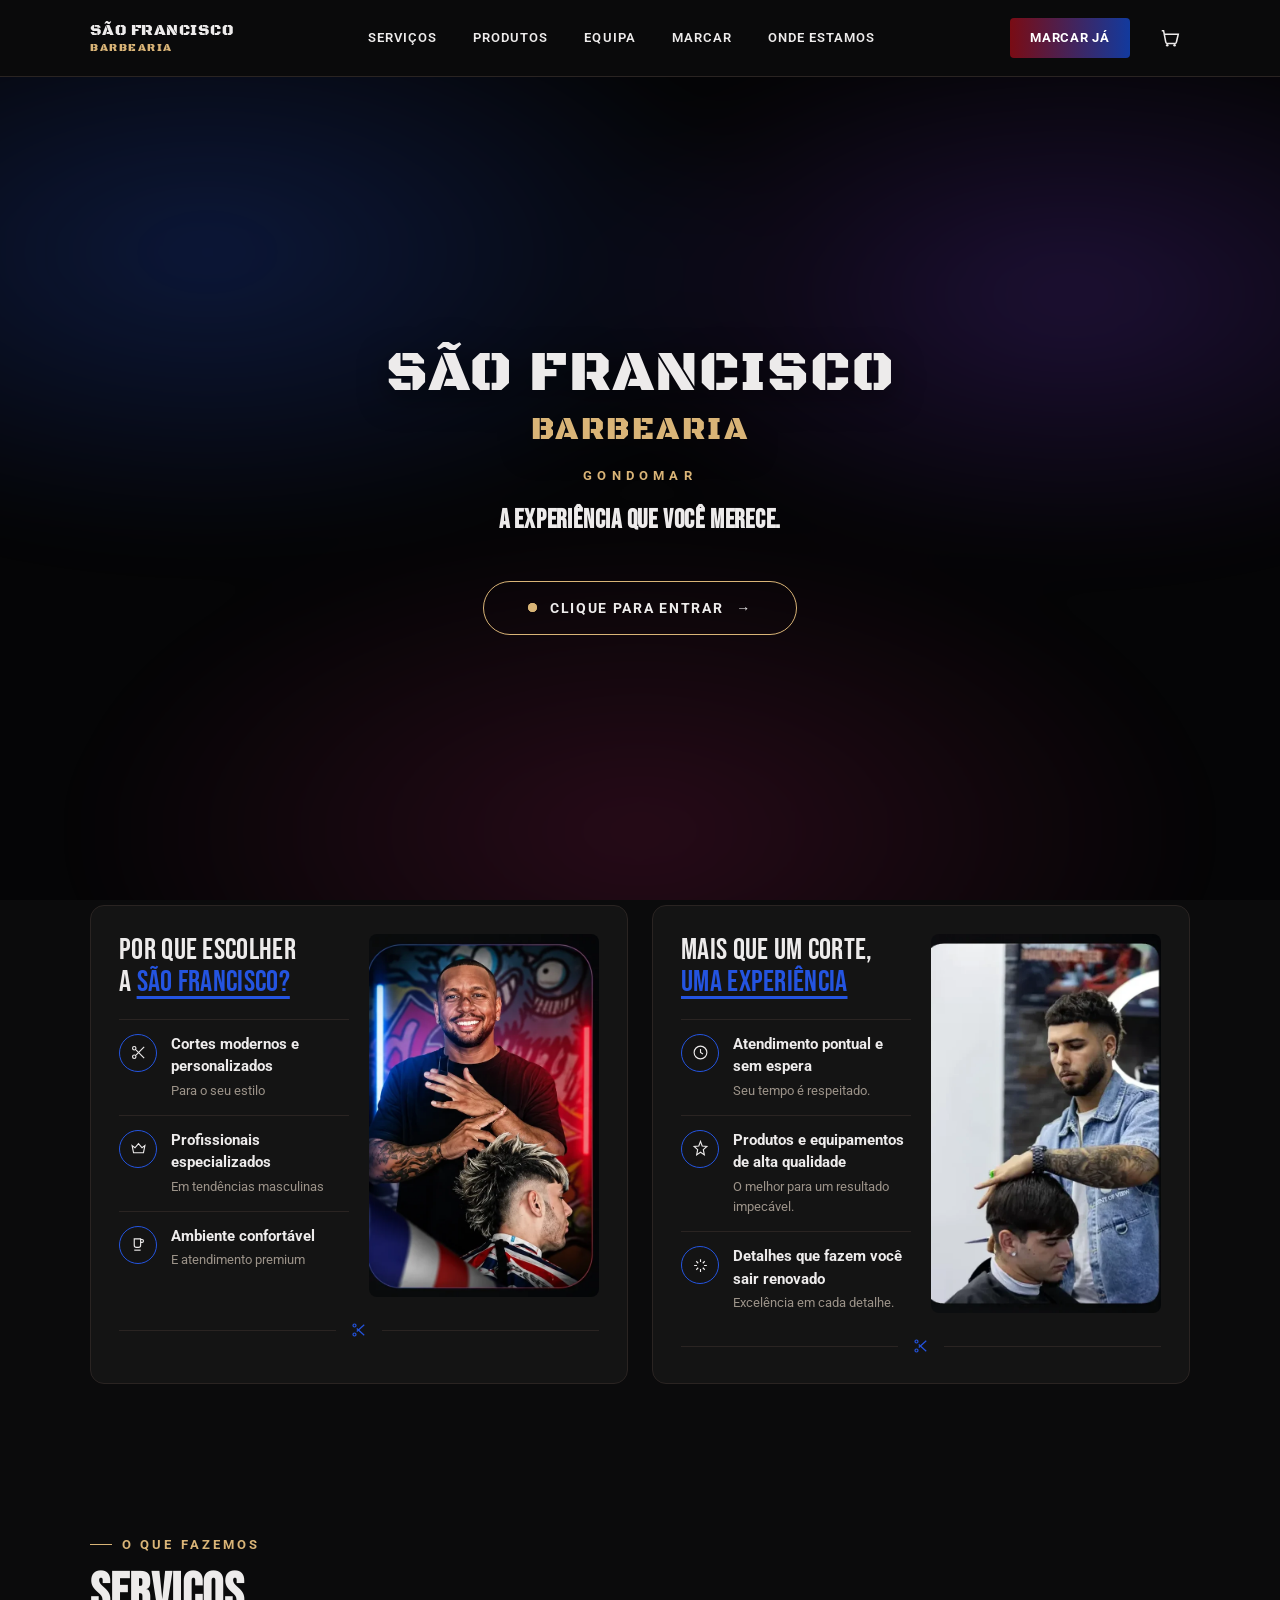
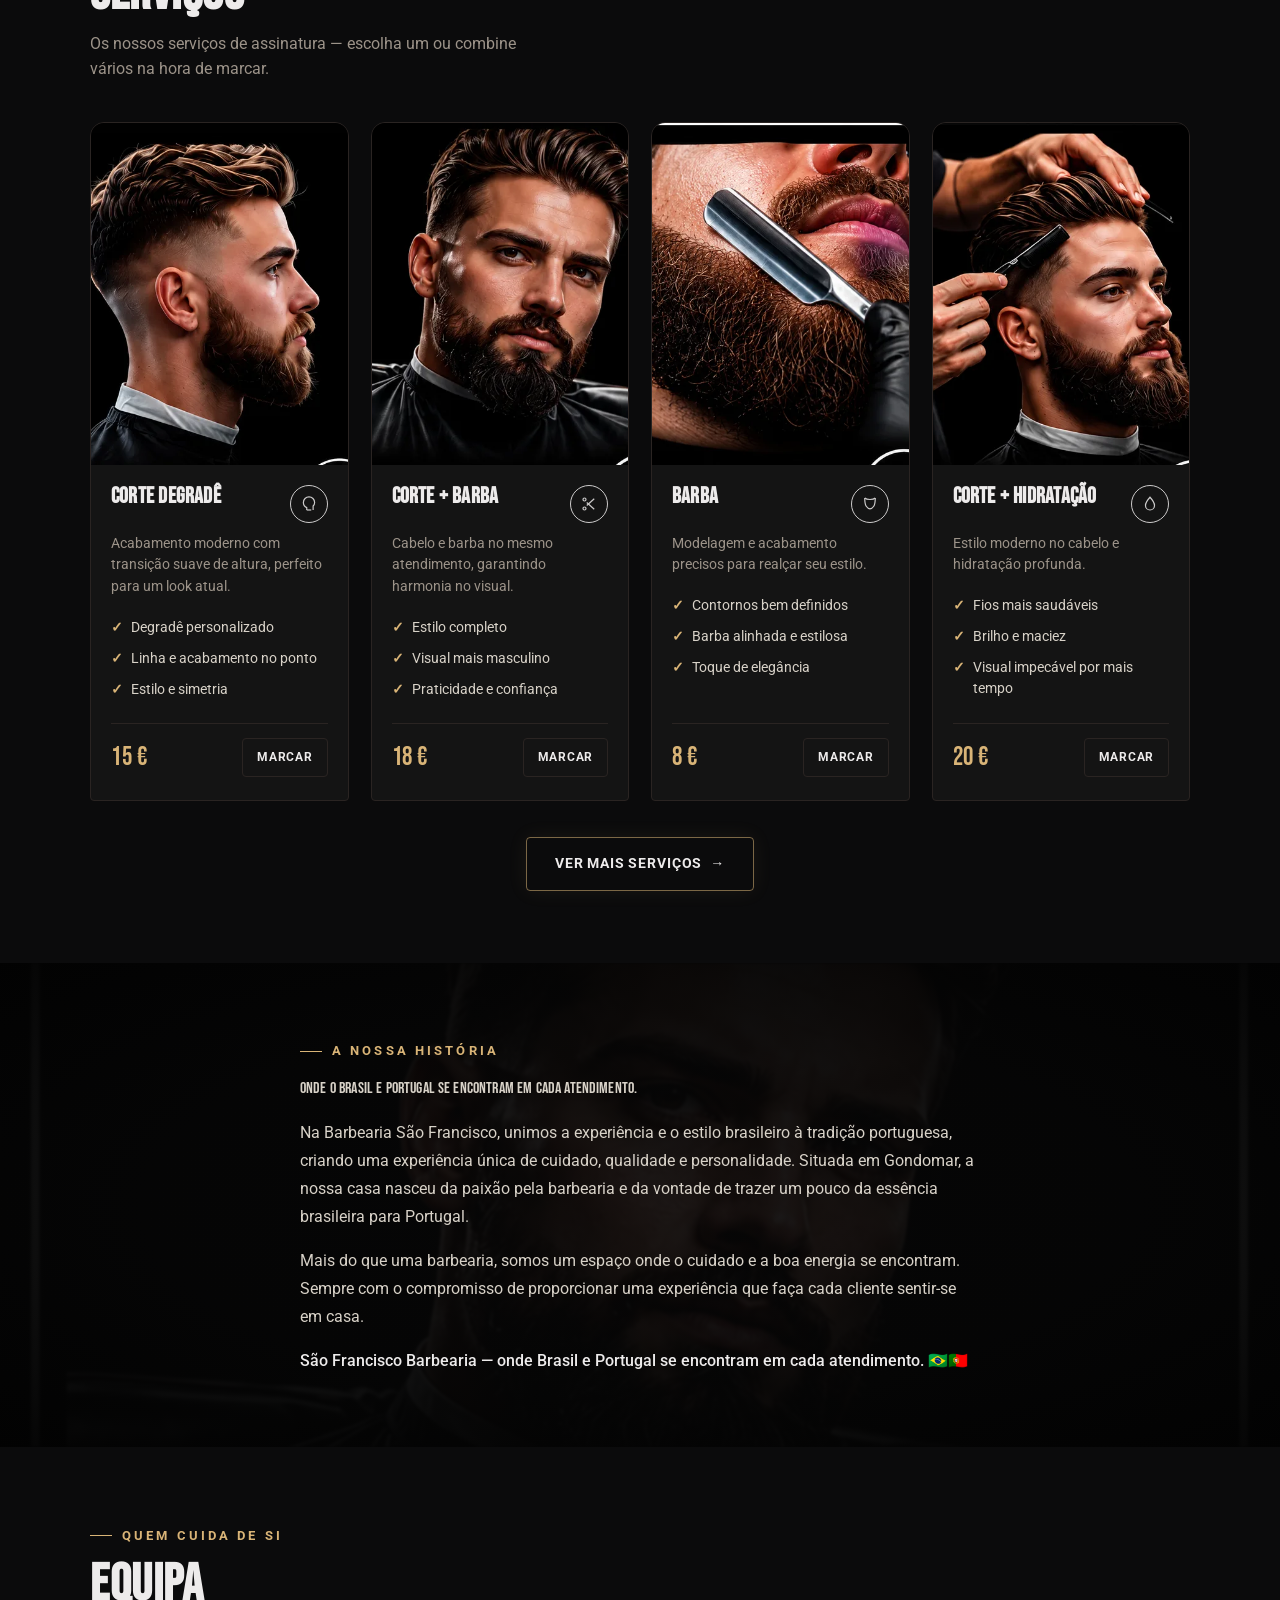
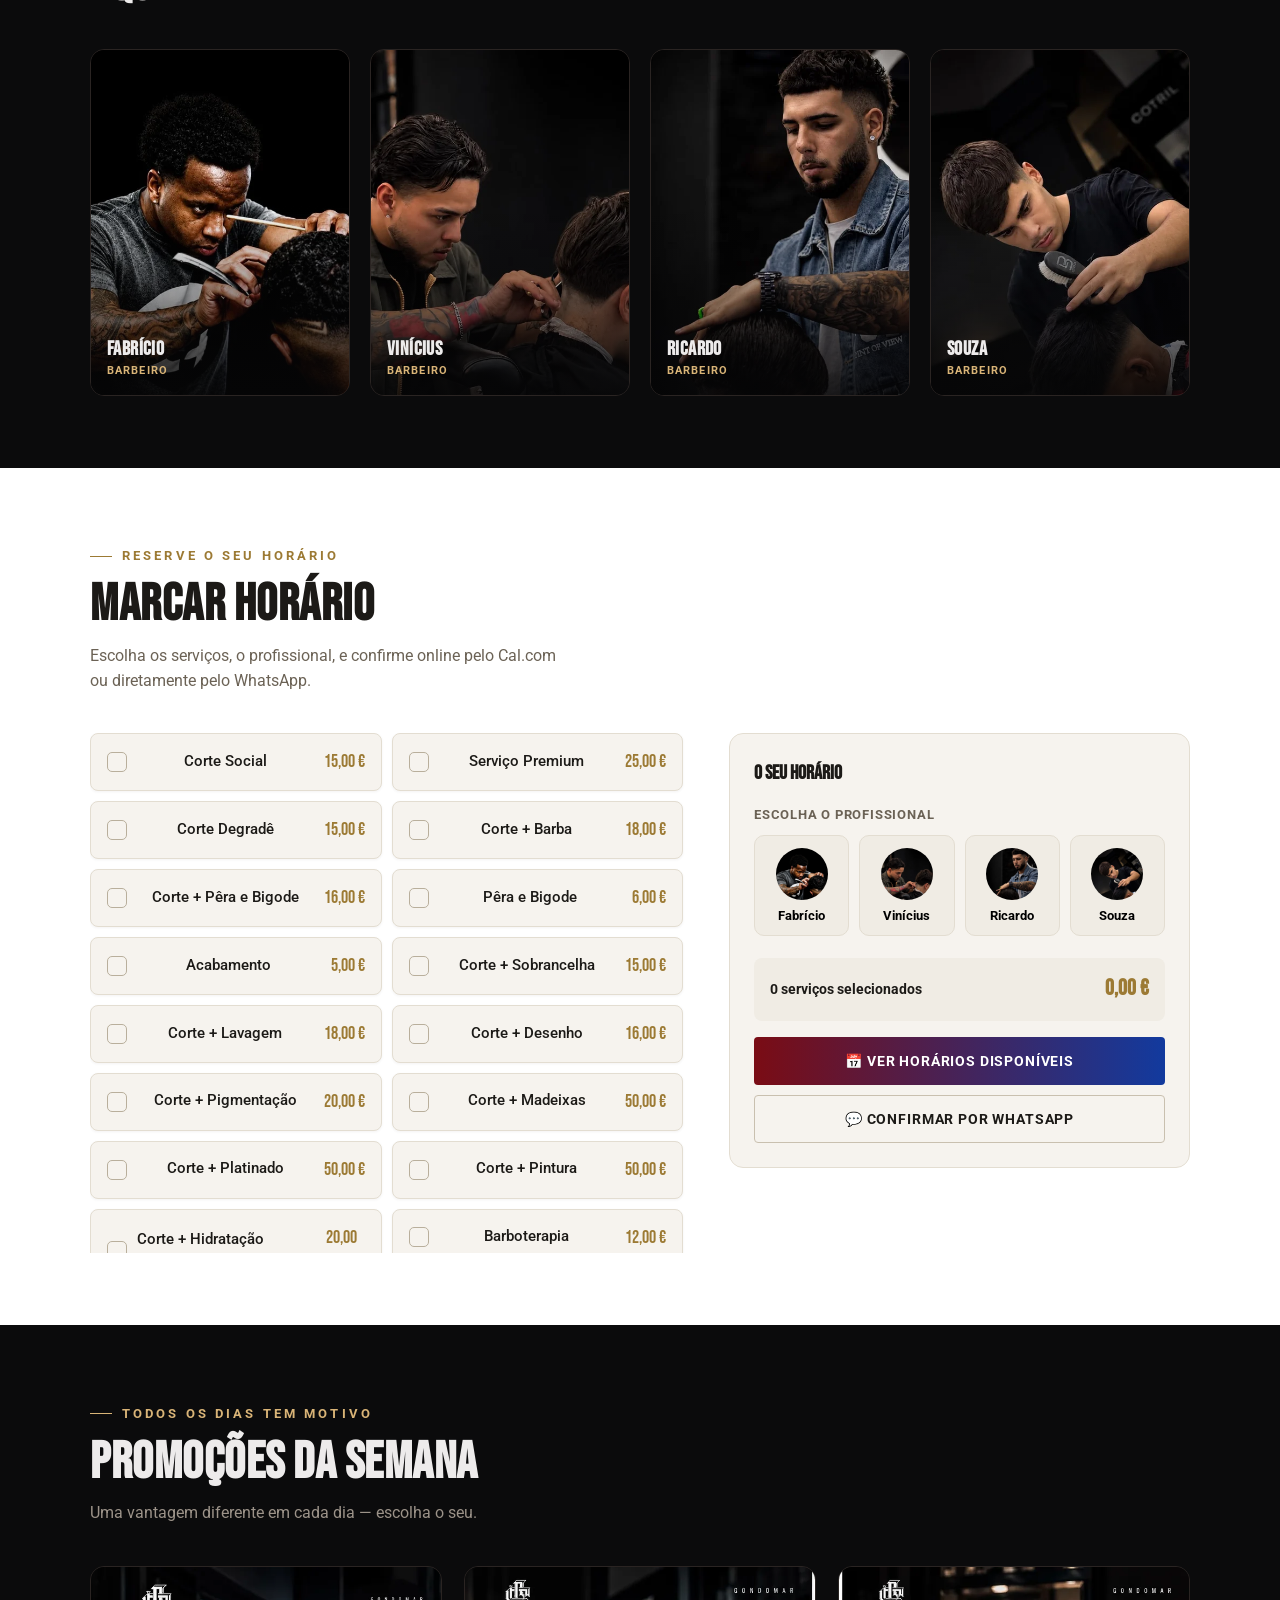
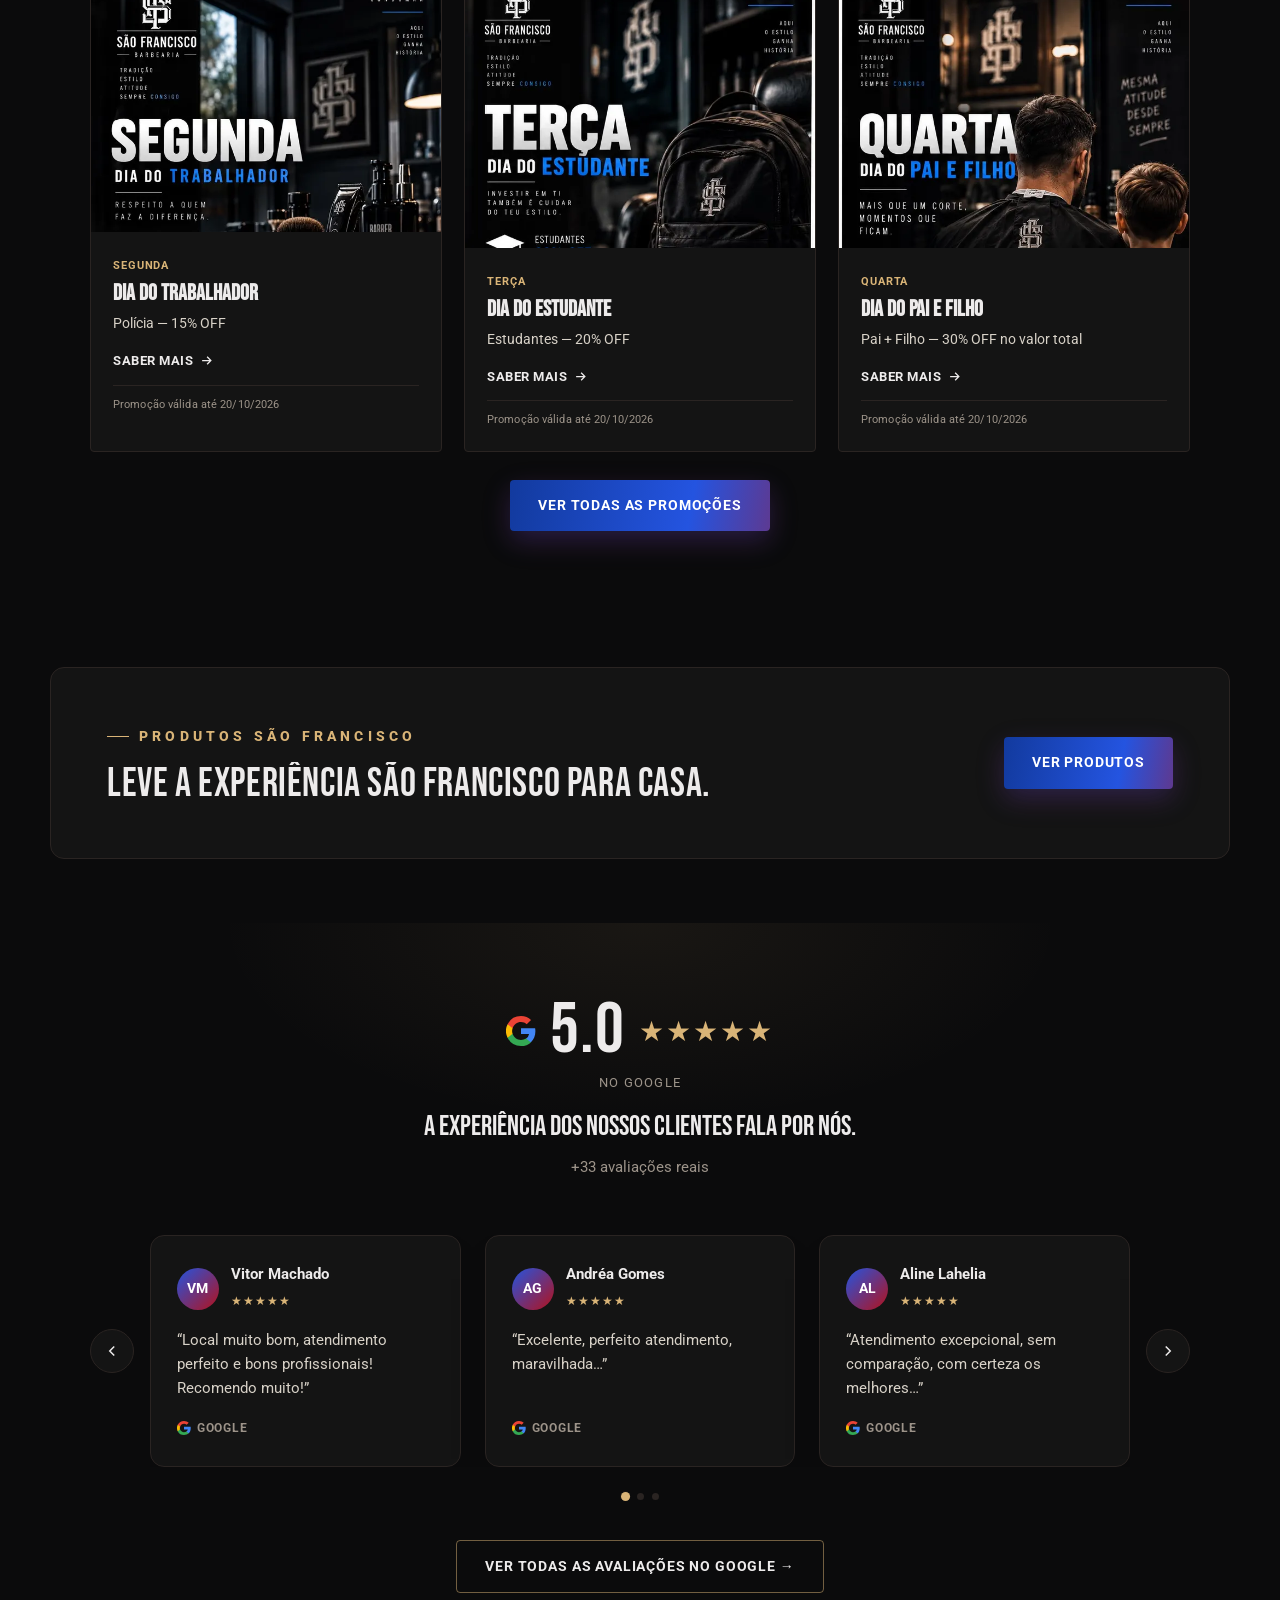
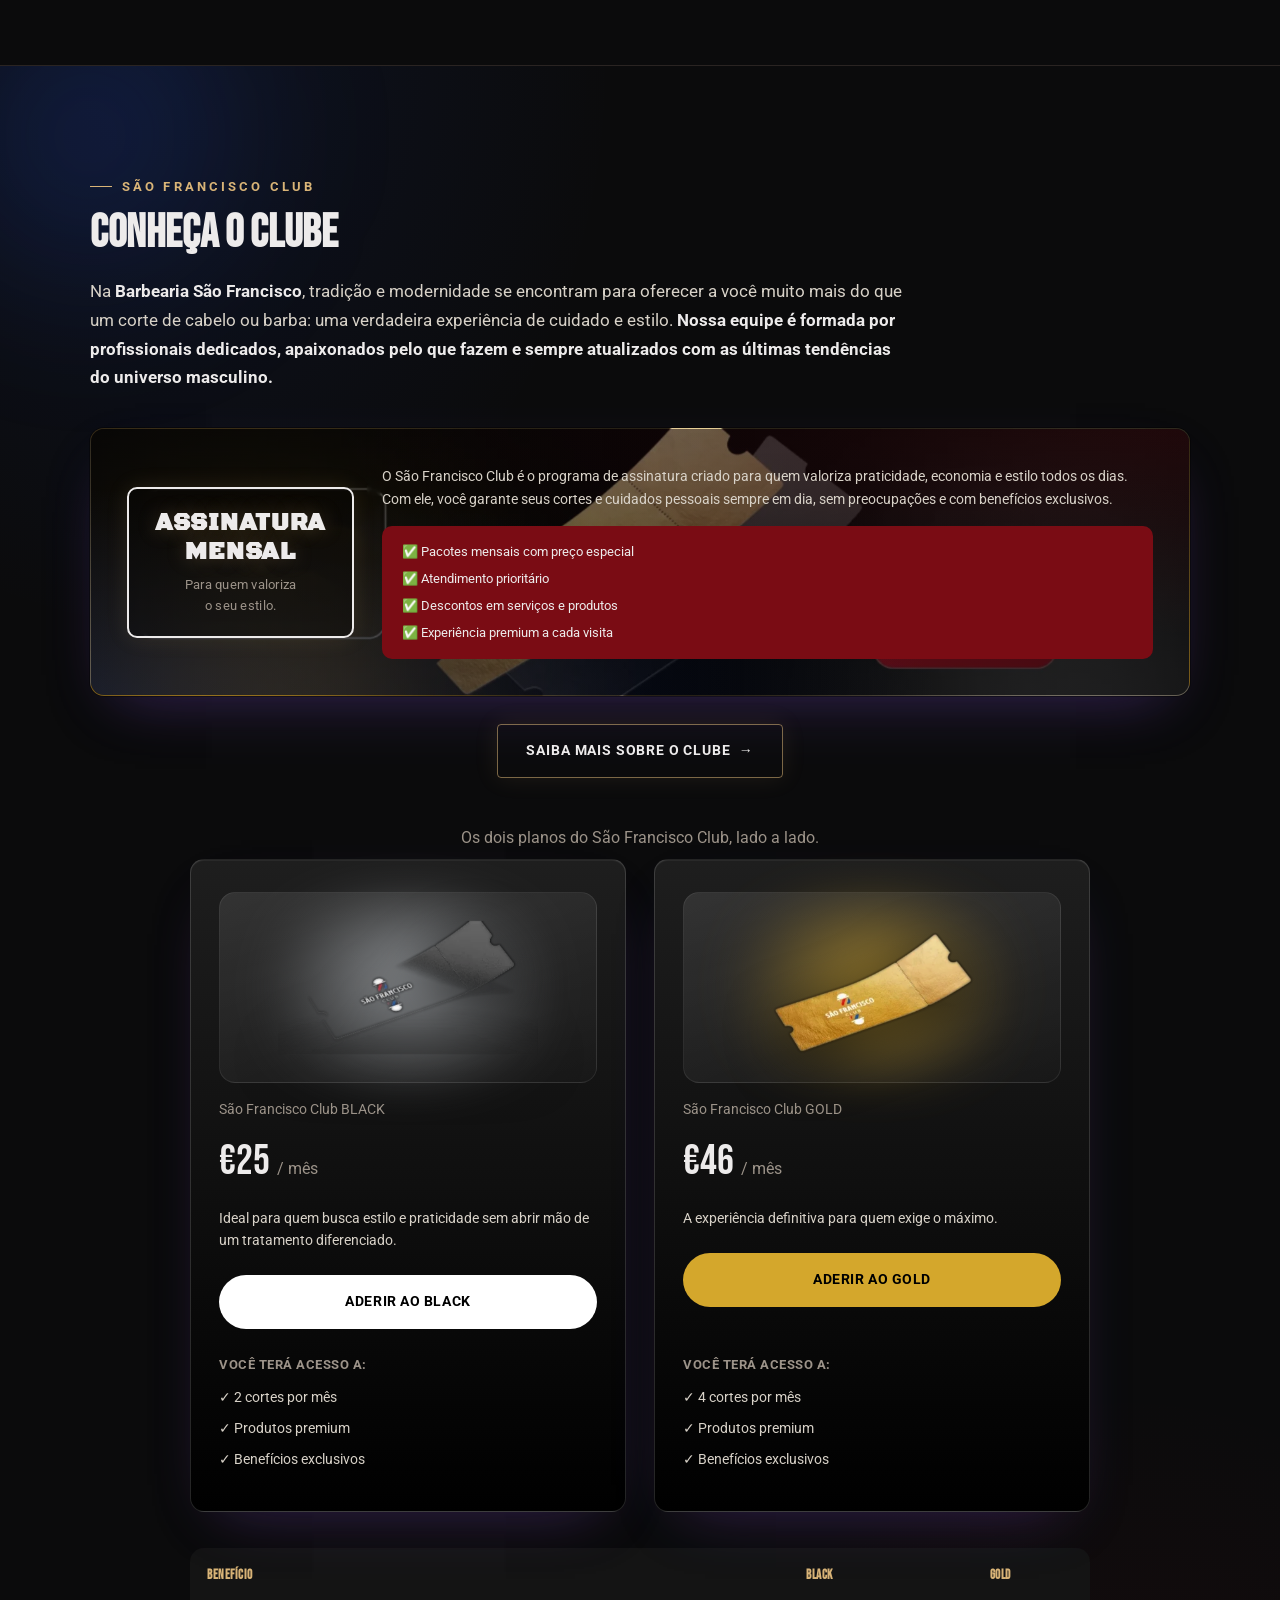
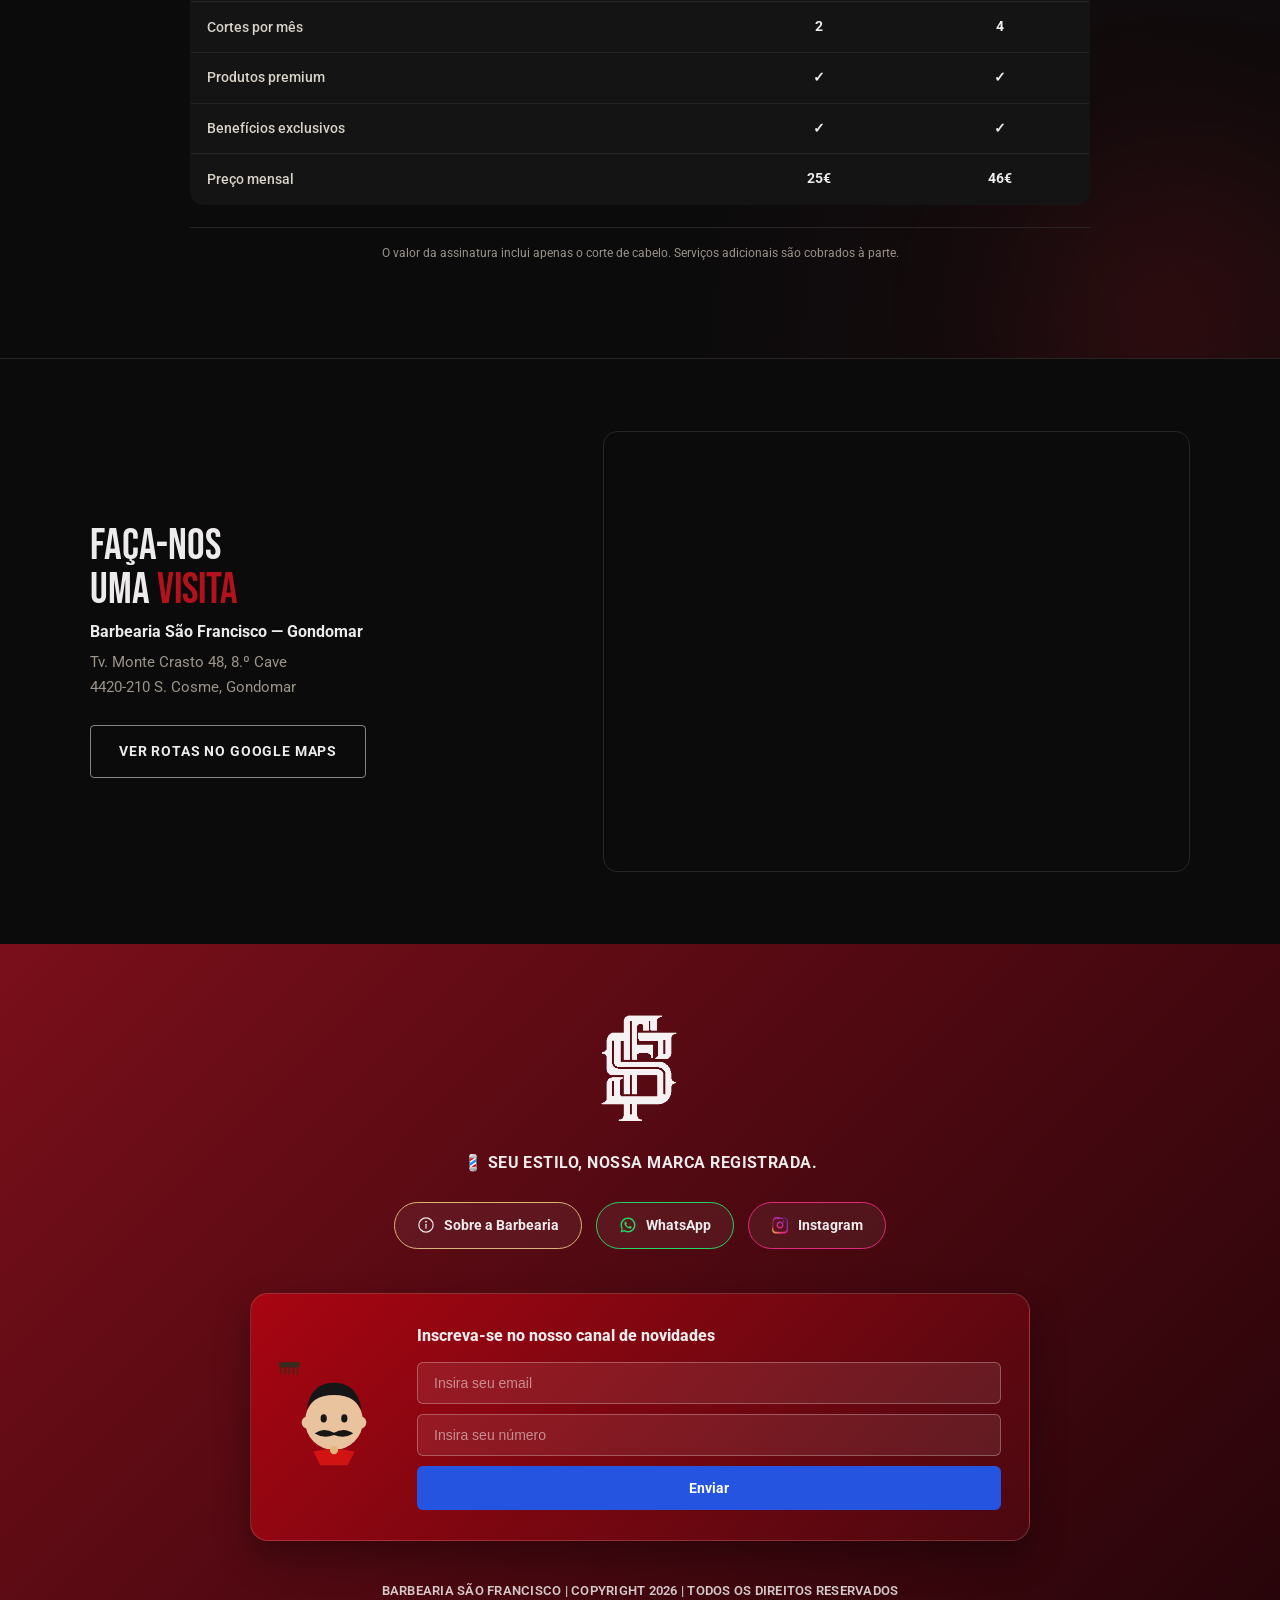
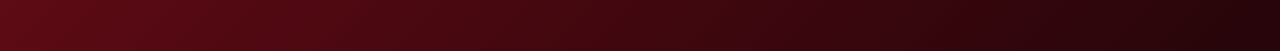
==== commit 2eb8fcc6: "atualizacao completa do site sao francisco" ====
--- a/index.html
+++ b/index.html
@@ -4,34 +4,78 @@
 <meta charset="UTF-8">
 <meta name="viewport" content="width=device-width, initial-scale=1.0">
 <title>São Francisco Barbearia | Barbearia em Gondomar</title>
-<meta name="description" content="Barbearia São Francisco, em S. Cosme, Gondomar. Cortes, barba, tratamentos e o São Francisco Club. Marca já o teu horário.">
+<meta name="description" content="Barbearia São Francisco, em São Cosme, Gondomar (Porto). Cortes masculinos, fade, barba e cuidados masculinos. Marca já o teu horário.">
+<meta name="keywords" content="barbearia em Gondomar, barbearia em São Cosme, barbeiro em Gondomar, corte masculino em Gondomar, fade em Gondomar, barba em Gondomar">
+<link rel="canonical" href="https://saofranciscobarbearia.com/">
 <meta name="theme-color" content="#0B0B0C">
 <link rel="icon" href="data:image/svg+xml,%3Csvg xmlns='http://www.w3.org/2000/svg' viewBox='0 0 100 100'%3E%3Crect width='100' height='100' fill='%23000000'/%3E%3Ctext x='50' y='68' font-family='Arial Black,Arial,sans-serif' font-weight='900' font-size='52' fill='%23EDEBEB' text-anchor='middle'%3ESF%3C/text%3E%3C/svg%3E">
 
 <meta property="og:type" content="website">
 <meta property="og:locale" content="pt_PT">
+<meta property="og:site_name" content="São Francisco Barbearia">
+<meta property="og:url" content="https://saofranciscobarbearia.com/">
 <meta property="og:title" content="São Francisco Barbearia | Gondomar">
 <meta property="og:description" content="Tradição e modernidade num só lugar. Cortes, barba, tratamentos e o São Francisco Club. Marca já o teu horário.">
-<meta name="twitter:card" content="summary">
+<meta property="og:image" content="https://saofranciscobarbearia.com/assets/images/destaque-1.webp">
+<meta property="og:image:width" content="900">
+<meta property="og:image:height" content="1150">
+<meta property="og:image:alt" content="Barbeiro da São Francisco sorrindo com cliente sendo atendido">
+<meta name="twitter:card" content="summary_large_image">
+<meta name="twitter:title" content="São Francisco Barbearia | Gondomar">
+<meta name="twitter:description" content="Tradição e modernidade num só lugar. Cortes, barba, tratamentos e o São Francisco Club. Marca já o teu horário.">
+<meta name="twitter:image" content="https://saofranciscobarbearia.com/assets/images/destaque-1.webp">
 
 <link rel="preconnect" href="https://fonts.googleapis.com">
 <link rel="preconnect" href="https://fonts.gstatic.com" crossorigin>
 <link href="https://fonts.googleapis.com/css2?family=Bebas+Neue&family=Black+Ops+One&family=Roboto:wght@400;500;700;900&display=swap" rel="stylesheet">
 <link rel="stylesheet" href="css/style.css">
+<link rel="stylesheet" href="css/reviews.css">
 <link rel="stylesheet" href="css/cart.css">
+<script type="application/ld+json">
+{
+  "@context": "https://schema.org",
+  "@type": "Barbershop",
+  "@id": "https://saofranciscobarbearia.com/#negocio",
+  "name": "São Francisco Barbearia",
+  "url": "https://saofranciscobarbearia.com/",
+  "image": "https://saofranciscobarbearia.com/assets/images/destaque-1.webp",
+  "logo": "https://saofranciscobarbearia.com/assets/images/footer-logo.webp",
+  "telephone": "+351938435158",
+  "description": "Barbearia em Gondomar (São Cosme), especializada em cortes masculinos, fade, barba e cuidados masculinos.",
+  "address": {
+    "@type": "PostalAddress",
+    "streetAddress": "Travessa Monte Crasto 48, 8.º Cave",
+    "addressLocality": "São Cosme, Gondomar",
+    "addressRegion": "Porto",
+    "postalCode": "4420-210",
+    "addressCountry": "PT"
+  },
+  "areaServed": ["Gondomar", "São Cosme", "Porto"],
+  "sameAs": ["https://www.instagram.com/saofrancisco.pt/"]
+}
+</script>
 </head>
 <body>
 <a href="#main" class="skip-link">Saltar para o conteúdo</a>
 
-<!-- ============ ENTRY SPLASH ============ -->
+<!-- ============ ENTRY SPLASH ============
+     Abertura cinematográfica: só aparece na primeira visita (ver
+     sf_intro_seen em localStorage, controlado por initEntrySplash em
+     js/main.js). Sequência: fundo em degradê lento → logo → Gondomar →
+     frase de destaque → botão. ============================================================ -->
 <div class="entry-splash" id="entrySplash">
+  <div class="entry-splash-bg" aria-hidden="true"></div>
   <div class="entry-splash-content">
+    <p class="entry-splash-logo">
+      <span class="entry-splash-logo-line1">São Francisco</span>
+      <span class="entry-splash-logo-line2">Barbearia</span>
+    </p>
     <p class="entry-splash-eyebrow">Gondomar</p>
-    <p class="entry-splash-logo">SÃO FRANCISCO</p>
-    <p class="entry-splash-tagline">Tradição e modernidade em cada corte.</p>
+    <p class="entry-splash-tagline">A experiência que você merece.</p>
     <button type="button" id="entryBtn" class="entry-splash-btn">
       <span class="entry-pulse-dot" aria-hidden="true"></span>
-      Clica para entrar
+      Clique para entrar
+      <span class="entry-splash-btn-arrow" aria-hidden="true">→</span>
     </button>
   </div>
 </div>
@@ -219,6 +263,10 @@
       <div class="services-grid" id="servicesGrid">
         <!-- cards inseridos via JS a partir de um único array de dados (ver js/main.js) -->
       </div>
+
+      <div class="services-more-cta">
+        <a href="#agendar" class="btn btn-outline is-services-more" id="servicesMoreBtn">Ver mais serviços<span class="arrow" aria-hidden="true">→</span></a>
+      </div>
     </div>
   </section>
 
@@ -315,6 +363,49 @@
         <p class="produtos-cta-text">Leve a experiência São Francisco para casa.</p>
       </div>
       <a href="loja.html" class="btn btn-featured">Ver produtos</a>
+    </div>
+  </section>
+
+  <!-- ============ AVALIAÇÕES GOOGLE ============
+       Nota de conteúdo (2026-09-20): a nota (5.0), o total de avaliações
+       (33) e as 5 avaliações do carrossel são reais, fornecidas pelo
+       cliente a partir da própria ficha do Google — ver js/reviews.js.
+       Não inventar nem arredondar estes números ao editar no futuro.
+       ============================================================ -->
+  <section id="avaliacoes" aria-label="Avaliações no Google">
+    <div class="container">
+      <div class="reviews-head">
+        <div class="reviews-rating">
+          <svg class="reviews-google-icon" viewBox="0 0 24 24" aria-hidden="true">
+            <path fill="#4285F4" d="M23.52 12.27c0-.85-.08-1.67-.22-2.45H12v4.64h6.47a5.54 5.54 0 0 1-2.4 3.63v3h3.88c2.27-2.09 3.57-5.17 3.57-8.82Z"/>
+            <path fill="#34A853" d="M12 24c3.24 0 5.96-1.07 7.95-2.9l-3.88-3.02c-1.08.72-2.46 1.15-4.07 1.15-3.13 0-5.78-2.11-6.73-4.96H1.26v3.11A12 12 0 0 0 12 24Z"/>
+            <path fill="#FBBC05" d="M5.27 14.27a7.2 7.2 0 0 1 0-4.54v-3.1H1.26a12 12 0 0 0 0 10.75l4.01-3.11Z"/>
+            <path fill="#EA4335" d="M12 4.75c1.76 0 3.34.6 4.58 1.79l3.44-3.44C17.95 1.19 15.24 0 12 0A12 12 0 0 0 1.26 6.63l4.01 3.1C6.22 6.86 8.87 4.75 12 4.75Z"/>
+          </svg>
+          <span class="reviews-score">5.0</span>
+          <span class="reviews-stars" aria-label="5 de 5 estrelas"><span class="reviews-star" aria-hidden="true">★</span><span class="reviews-star" aria-hidden="true">★</span><span class="reviews-star" aria-hidden="true">★</span><span class="reviews-star" aria-hidden="true">★</span><span class="reviews-star" aria-hidden="true">★</span></span>
+        </div>
+        <p class="reviews-on-google">no Google</p>
+        <p class="reviews-tagline">A experiência dos nossos clientes fala por nós.</p>
+        <p class="reviews-count">+33 avaliações reais</p>
+      </div>
+
+      <div class="reviews-carousel" id="reviewsCarousel">
+        <button type="button" class="reviews-arrow is-prev" id="reviewsPrev" aria-label="Avaliação anterior">
+          <svg viewBox="0 0 24 24" fill="none" stroke="currentColor" stroke-width="2"><path d="M15 6l-6 6 6 6"/></svg>
+        </button>
+        <div class="reviews-track-wrap">
+          <div class="reviews-track" id="reviewsTrack"></div>
+        </div>
+        <button type="button" class="reviews-arrow is-next" id="reviewsNext" aria-label="Próxima avaliação">
+          <svg viewBox="0 0 24 24" fill="none" stroke="currentColor" stroke-width="2"><path d="M9 6l6 6-6 6"/></svg>
+        </button>
+      </div>
+      <div class="reviews-dots" id="reviewsDots"></div>
+
+      <div class="reviews-cta">
+        <a href="https://maps.google.com/?q=Tv.+Monte+Crasto+48+8+Cave%2C+4420-210+S.+Cosme%2C+Portugal&ftid=0xd246321564abb43%3A0x5b9ffc18044494fe" target="_blank" rel="noopener" class="btn btn-outline is-google">Ver todas as avaliações no Google →</a>
+      </div>
     </div>
   </section>
 
@@ -356,61 +447,63 @@
       </div>
 
       <div class="club-plans">
-        <p class="text-center" style="color:var(--muted);margin:36px 0 8px;">Escolha o plano que combina com o seu ritmo e ganhe benefícios únicos.</p>
-        <div class="plan-toggle">
-          <span id="labelBlack" class="plan-label is-active">Black</span>
-          <button id="planSwitch" class="switch-track" type="button" aria-label="Alternar entre plano Black e Gold">
-            <span id="switchKnob" class="switch-knob"></span>
-          </button>
-          <span id="labelGold" class="plan-label">Gold</span>
-        </div>
-
-        <div id="cardBlack" class="plan-card">
-          <div class="plan-ticket-wrap is-black">
-            <a href="https://wa.me/351938435158?text=Ol%C3%A1%21%20Quero%20saber%20mais%20sobre%20o%20S%C3%A3o%20Francisco%20Club%20BLACK%20%2824%E2%82%AC%2Fm%C3%AAs%29." target="_blank" rel="noopener">
-              <img src="assets/images/club-black.webp" alt="Cartão São Francisco Club Black" loading="lazy">
-            </a>
-          </div>
-          <p class="plan-name">São Francisco Club BLACK</p>
-          <p class="plan-price">€25 <span style="font-size:16px;color:var(--muted);font-family:var(--font-body);">/ mês</span></p>
-          <p class="plan-desc">Ideal para quem busca estilo e praticidade sem abrir mão de um tratamento diferenciado.</p>
-          <a href="https://wa.me/351938435158?text=Ol%C3%A1%21%20Quero%20saber%20mais%20sobre%20o%20S%C3%A3o%20Francisco%20Club%20BLACK%20%2824%E2%82%AC%2Fm%C3%AAs%29." target="_blank" rel="noopener" class="plan-cta is-black">Quero garantir</a>
-          <p class="plan-access">Você terá acesso a:</p>
-          <ul class="plan-list">
-            <li>✓ 02 cortes mensais</li>
-            <li>✓ Produtos premium</li>
-            <li>✓ Experiência premium</li>
-          </ul>
-        </div>
-
-        <div id="cardGold" class="plan-card" style="display:none;">
-          <div class="plan-ticket-wrap is-gold">
-            <a href="https://wa.me/351938435158?text=Ol%C3%A1%21%20Quero%20saber%20mais%20sobre%20o%20S%C3%A3o%20Francisco%20Club%20GOLD%20%2844%E2%82%AC%2Fm%C3%AAs%29." target="_blank" rel="noopener">
-              <img src="assets/images/club-gold.webp" alt="Cartão São Francisco Club Gold" loading="lazy">
-            </a>
-          </div>
-          <p class="plan-name">São Francisco Club GOLD</p>
-          <p class="plan-price">€46 <span style="font-size:16px;color:var(--muted);font-family:var(--font-body);">/ mês</span></p>
-          <p class="plan-desc">A experiência definitiva para quem exige o máximo.</p>
-          <a href="https://wa.me/351938435158?text=Ol%C3%A1%21%20Quero%20saber%20mais%20sobre%20o%20S%C3%A3o%20Francisco%20Club%20GOLD%20%2844%E2%82%AC%2Fm%C3%AAs%29." target="_blank" rel="noopener" class="plan-cta is-gold">Quero garantir</a>
-          <p class="plan-access">Você terá acesso a:</p>
-          <ul class="plan-list">
-            <li>✓ 04 cortes mensais</li>
-            <li>✓ Produtos premium</li>
-            <li>✓ Experiência premium</li>
-          </ul>
+        <p class="text-center" style="color:var(--muted);margin:36px 0 8px;">Os dois planos do São Francisco Club, lado a lado.</p>
+
+        <div class="club-plans-grid">
+          <div id="cardBlack" class="plan-card">
+            <div class="plan-ticket-wrap is-black">
+              <a href="https://wa.me/351938435158?text=Ol%C3%A1%21%20Quero%20saber%20mais%20sobre%20o%20S%C3%A3o%20Francisco%20Club%20BLACK%20%2825%E2%82%AC%2Fm%C3%AAs%29." target="_blank" rel="noopener">
+                <img src="assets/images/club-black.webp" alt="Cartão São Francisco Club Black" loading="lazy">
+              </a>
+            </div>
+            <p class="plan-name">São Francisco Club BLACK</p>
+            <p class="plan-price">€25 <span style="font-size:16px;color:var(--muted);font-family:var(--font-body);">/ mês</span></p>
+            <p class="plan-desc">Ideal para quem busca estilo e praticidade sem abrir mão de um tratamento diferenciado.</p>
+            <a href="https://wa.me/351938435158?text=Ol%C3%A1%21%20Quero%20saber%20mais%20sobre%20o%20S%C3%A3o%20Francisco%20Club%20BLACK%20%2825%E2%82%AC%2Fm%C3%AAs%29." target="_blank" rel="noopener" class="plan-cta is-black">Aderir ao Black</a>
+            <p class="plan-access">Você terá acesso a:</p>
+            <ul class="plan-list">
+              <li>✓ 2 cortes por mês</li>
+              <li>✓ Produtos premium</li>
+              <li>✓ Benefícios exclusivos</li>
+            </ul>
+          </div>
+
+          <div id="cardGold" class="plan-card">
+            <div class="plan-ticket-wrap is-gold">
+              <a href="https://wa.me/351938435158?text=Ol%C3%A1%21%20Quero%20saber%20mais%20sobre%20o%20S%C3%A3o%20Francisco%20Club%20GOLD%20%2846%E2%82%AC%2Fm%C3%AAs%29." target="_blank" rel="noopener">
+                <img src="assets/images/club-gold.webp" alt="Cartão São Francisco Club Gold" loading="lazy">
+              </a>
+            </div>
+            <p class="plan-name">São Francisco Club GOLD</p>
+            <p class="plan-price">€46 <span style="font-size:16px;color:var(--muted);font-family:var(--font-body);">/ mês</span></p>
+            <p class="plan-desc">A experiência definitiva para quem exige o máximo.</p>
+            <a href="https://wa.me/351938435158?text=Ol%C3%A1%21%20Quero%20saber%20mais%20sobre%20o%20S%C3%A3o%20Francisco%20Club%20GOLD%20%2846%E2%82%AC%2Fm%C3%AAs%29." target="_blank" rel="noopener" class="plan-cta is-gold">Aderir ao Gold</a>
+            <p class="plan-access">Você terá acesso a:</p>
+            <ul class="plan-list">
+              <li>✓ 4 cortes por mês</li>
+              <li>✓ Produtos premium</li>
+              <li>✓ Benefícios exclusivos</li>
+            </ul>
+          </div>
+        </div>
+
+        <!-- Comparação simples entre os dois planos — mesmos dados dos
+             cards acima, sem inventar nenhum benefício adicional. -->
+        <div class="club-compare">
+          <table class="club-compare-table">
+            <thead>
+              <tr><th scope="col">Benefício</th><th scope="col">Black</th><th scope="col">Gold</th></tr>
+            </thead>
+            <tbody>
+              <tr><th scope="row">Cortes por mês</th><td>2</td><td>4</td></tr>
+              <tr><th scope="row">Produtos premium</th><td>✓</td><td>✓</td></tr>
+              <tr><th scope="row">Benefícios exclusivos</th><td>✓</td><td>✓</td></tr>
+              <tr><th scope="row">Preço mensal</th><td>25€</td><td>46€</td></tr>
+            </tbody>
+          </table>
         </div>
 
         <p class="club-plans-note">O valor da assinatura inclui apenas o corte de cabelo. Serviços adicionais são cobrados à parte.</p>
-
-        <!-- Plano Diamond — ainda não disponível para contratação; apenas
-             um teaser "em breve", sem preço/benefícios inventados e sem
-             qualquer botão ou link de compra. -->
-        <div class="plan-card is-diamond" aria-label="Plano Diamond, em breve">
-          <span class="diamond-badge">Em breve</span>
-          <p class="plan-name is-diamond">São Francisco Club DIAMOND</p>
-          <p class="plan-desc">Para quem corta o cabelo com mais frequência. Detalhes e condições brevemente disponíveis.</p>
-        </div>
       </div>
     </div>
   </section>
@@ -446,7 +539,7 @@
 <footer class="site-footer">
   <div class="container">
     <div class="footer-top">
-      <img src="assets/images/footer-logo.webp" alt="São Francisco Barbearia" class="footer-logo">
+      <img src="assets/images/footer-logo.webp" alt="São Francisco Barbearia" class="footer-logo" width="175" height="245" loading="lazy">
       <p class="footer-tagline">💈 SEU ESTILO, NOSSA MARCA REGISTRADA.</p>
       <div class="footer-links">
         <a href="#sobre" class="footer-btn is-brass">
@@ -513,5 +606,6 @@
 <script src="js/cart.js"></script>
 <script src="js/main.js"></script>
 <script src="js/promos.js"></script>
+<script src="js/reviews.js"></script>
 </body>
 </html>
--- a/css/style.css
+++ b/css/style.css
@@ -112,29 +112,67 @@
 }
 
 /* ============================================================
-   ENTRY SPLASH
+   ENTRY SPLASH — abertura cinematográfica (só na primeira visita)
    ============================================================ */
 .entry-splash{
   position:fixed;top:76px;left:0;right:0;bottom:0;z-index:90;
   display:flex;align-items:center;justify-content:center;
-  background:#050506;
-  transition:opacity .6s var(--ease), visibility .6s var(--ease);
+  background:#050506;overflow:hidden;
+  transition:opacity .7s var(--ease), visibility .7s var(--ease), transform .7s var(--ease);
+}
+/* fundo: degradê sofisticado azul + roxo + rosa, muito discreto,
+   surge devagar e depois deriva lentamente para dar profundidade */
+.entry-splash-bg{
+  position:absolute;inset:0;z-index:0;pointer-events:none;
+  opacity:0;animation:entrySplashBgIn 1.6s var(--ease) forwards;
+}
+.entry-splash-bg::before{
+  content:'';position:absolute;inset:-15%;
+  background:
+    radial-gradient(ellipse 55% 45% at 24% 28%, rgba(36,84,224,0.24) 0%, transparent 62%),
+    radial-gradient(ellipse 50% 42% at 76% 32%, rgba(124,58,237,0.20) 0%, transparent 60%),
+    radial-gradient(ellipse 55% 46% at 50% 82%, rgba(219,39,119,0.16) 0%, transparent 62%);
+  filter:blur(30px);
+  animation:entrySplashBgDrift 16s ease-in-out infinite alternate;
+}
+@keyframes entrySplashBgIn{from{opacity:0;}to{opacity:1;}}
+@keyframes entrySplashBgDrift{
+  0%{transform:translate(-2%,-1%) scale(1);}
+  100%{transform:translate(2%,1.5%) scale(1.06);}
 }
 .entry-splash-content{
   position:relative;z-index:2;text-align:center;padding:32px;
-  transform:translateY(0);transition:transform .6s var(--ease), opacity .6s var(--ease);
+  transform:translateY(0);transition:transform .7s var(--ease), opacity .7s var(--ease);
+}
+.entry-splash-logo{
+  font-family:var(--font-logo);text-transform:uppercase;color:var(--paper);
+  font-size:clamp(30px,6.4vw,58px);letter-spacing:0.02em;margin-bottom:18px;line-height:1.15;
+  opacity:0;transform:scale(.92);
+  animation:entrySplashLogoIn .9s var(--ease) .3s forwards;
+}
+.entry-splash-logo-line1,.entry-splash-logo-line2{display:block;}
+.entry-splash-logo-line2{font-size:0.55em;letter-spacing:0.08em;color:var(--brass);margin-top:4px;}
+@keyframes entrySplashLogoIn{
+  0%{opacity:0;transform:scale(.92);text-shadow:0 8px 30px rgba(0,0,0,0.6);}
+  60%{opacity:1;transform:scale(1.015);text-shadow:0 0 34px rgba(217,180,119,0.35),0 8px 30px rgba(0,0,0,0.6);}
+  100%{opacity:1;transform:scale(1);text-shadow:0 8px 30px rgba(0,0,0,0.6);}
 }
 .entry-splash-eyebrow{
   font-weight:700;font-size:13px;letter-spacing:0.4em;text-transform:uppercase;
   color:var(--brass);margin-bottom:14px;
-}
-.entry-splash-logo{
-  font-family:var(--font-logo);text-transform:uppercase;color:var(--paper);
-  font-size:clamp(32px,7vw,64px);letter-spacing:0.02em;margin-bottom:16px;
-  text-shadow:0 8px 30px rgba(0,0,0,0.6);
+  opacity:0;transform:translateY(8px);
+  animation:entrySplashFadeUp .6s var(--ease) 1.2s forwards;
 }
 .entry-splash-tagline{
-  color:#D3CCC2;font-size:15px;margin-bottom:40px;letter-spacing:0.02em;
+  font-family:var(--font-display);color:var(--paper);text-transform:uppercase;
+  font-size:clamp(17px,3vw,26px);font-weight:700;letter-spacing:0.03em;
+  margin-bottom:40px;
+  opacity:0;transform:translateY(10px);
+  animation:entrySplashFadeUp .8s var(--ease) 1.5s forwards;
+}
+@keyframes entrySplashFadeUp{
+  0%{opacity:0;transform:translateY(10px);}
+  100%{opacity:1;transform:translateY(0);}
 }
 .entry-splash-btn{
   display:inline-flex;align-items:center;gap:13px;
@@ -143,6 +181,27 @@
   border:1.5px solid var(--brass);border-radius:999px;padding:18px 44px;
   cursor:pointer;position:relative;overflow:hidden;
   transition:color .3s var(--ease), box-shadow .3s var(--ease);
+  opacity:0;transform:translateY(10px);
+  animation:entrySplashBtnIn .6s var(--ease) 2.4s forwards;
+}
+.entry-splash-btn-arrow{display:inline-block;transition:transform .3s var(--ease);}
+.entry-splash-btn:hover .entry-splash-btn-arrow{transform:translateX(4px);}
+@keyframes entrySplashBtnIn{
+  0%,99.9%{pointer-events:none;}
+  0%{opacity:0;transform:translateY(10px);}
+  100%{opacity:1;transform:translateY(0);pointer-events:auto;}
+}
+/* brilho único a passar pelo botão, logo depois de aparecer */
+.entry-splash-btn::after{
+  content:'';position:absolute;inset:0;z-index:0;
+  background:linear-gradient(120deg,transparent 42%,rgba(255,255,255,0.5) 50%,transparent 58%);
+  background-size:250% 100%;background-position:150% 0;
+  opacity:0;pointer-events:none;
+  animation:entrySplashBtnShine 1s ease-out 3.05s 1 forwards;
+}
+@keyframes entrySplashBtnShine{
+  0%{opacity:1;background-position:150% 0;}
+  100%{opacity:0;background-position:-40% 0;}
 }
 .entry-splash-btn::before{
   content:'';position:absolute;inset:0;z-index:-1;
@@ -168,11 +227,25 @@
   0%{transform:scale(1);opacity:0.9;}
   100%{transform:scale(4.2);opacity:0;}
 }
-.entry-splash.is-hidden{opacity:0;visibility:hidden;pointer-events:none;}
+/* saída premium: fade-out + leve zoom, para dar sensação de "entrar"
+   na experiência em vez de simplesmente fechar uma tela */
+.entry-splash.is-hidden{opacity:0;visibility:hidden;pointer-events:none;transform:scale(1.04);}
 .entry-splash.is-hidden .entry-splash-content{transform:translateY(-16px);opacity:0;}
 body.entry-locked{overflow:hidden;height:100vh;}
+@media (max-width:640px){
+  .entry-splash-logo{animation-delay:.2s;margin-bottom:14px;}
+  .entry-splash-eyebrow{animation-delay:.85s;}
+  .entry-splash-tagline{animation-delay:1.1s;margin-bottom:32px;}
+  .entry-splash-btn{animation-delay:1.85s;padding:16px 36px;}
+  .entry-splash-btn::after{animation-delay:2.45s;}
+}
 @media (prefers-reduced-motion:reduce){
   .entry-splash,.entry-splash-content{transition:none;}
+  .entry-splash-bg,.entry-splash-bg::before{animation:none;opacity:1;}
+  .entry-splash-logo,.entry-splash-eyebrow,.entry-splash-tagline,.entry-splash-btn{
+    animation:none !important;opacity:1 !important;transform:none !important;
+  }
+  .entry-splash-btn::after{animation:none !important;display:none;}
 }
 
 /* ============================================================
@@ -369,6 +442,27 @@
 .services-grid{
   display:grid;gap:22px;
   grid-template-columns:repeat(auto-fit,minmax(240px,1fr));
+}
+/* "Ver mais serviços" — atalho direto para a marcação (ver #agendar),
+   sem abrir/expandir mais cards. Reaproveita o padrão visual do
+   btn-outline já usado no site (ex.: is-club). */
+.services-more-cta{text-align:center;margin-top:36px;}
+.btn-outline.is-services-more{
+  border-color:rgba(217,180,119,0.55);
+  box-shadow:0 0 20px rgba(217,180,119,0.08);
+  display:inline-flex;align-items:center;gap:8px;
+  transition:box-shadow .35s var(--ease),transform .35s var(--ease),border-color .35s var(--ease),filter .35s var(--ease);
+}
+.btn-outline.is-services-more .arrow{display:inline-block;transition:transform .35s var(--ease);}
+.btn-outline.is-services-more:hover{
+  border-color:var(--brass);box-shadow:0 0 28px rgba(217,180,119,0.2);
+  transform:translateY(-2px);filter:brightness(1.06);
+}
+.btn-outline.is-services-more:hover .arrow{transform:translateX(4px);}
+@media (max-width:640px){
+  .services-more-cta{margin-top:24px;}
+  .services-more-cta .btn{width:100%;text-align:center;}
+  .btn-outline.is-services-more:active{transform:scale(.98);}
 }
 .service-card{
   background:var(--surface);border:1px solid var(--line);
@@ -583,12 +677,20 @@
 }
 .club-banner > *{position:relative;z-index:1;}
 .club-banner-badge{
-  border:2px solid var(--paper);border-radius:10px;padding:18px 22px;text-align:center;flex-shrink:0;
+  border:2px solid var(--paper);border-radius:10px;padding:20px 26px;text-align:center;flex-shrink:0;
   background:rgba(0,0,0,0.35);
   box-shadow:0 0 22px rgba(217,180,119,0.12);
 }
-.club-banner-badge strong{font-family:var(--font-logo);font-size:20px;line-height:1.25;display:block;}
-.club-banner-badge span{font-size:12px;color:var(--muted);display:block;margin-top:6px;}
+.club-banner-badge strong{font-family:var(--font-logo);font-size:24px;line-height:1.22;letter-spacing:0.03em;display:block;text-shadow:0 0 20px rgba(217,180,119,0.25);}
+.club-banner-badge span{font-size:13px;color:var(--muted);display:block;margin-top:8px;letter-spacing:0.02em;}
+/* entrada suave do badge (título + frase) quando a secção do clube
+   entra no viewport — ver #clube.is-visible mais abaixo */
+.club-banner-badge strong,.club-banner-badge span{
+  opacity:0;transform:translateY(10px);
+  transition:opacity .6s var(--ease),transform .6s var(--ease);
+}
+#clube.is-visible .club-banner-badge strong{opacity:1;transform:translateY(0);transition-delay:.1s;}
+#clube.is-visible .club-banner-badge span{opacity:1;transform:translateY(0);transition-delay:.3s;}
 .club-banner-info{flex:1 1 320px;min-width:240px;}
 .club-banner-info p{font-size:14px;color:#D8D2C8;line-height:1.6;margin-bottom:16px;}
 .club-checklist{background:var(--red-deep);border-radius:10px;padding:16px 20px;}
@@ -599,33 +701,42 @@
 .btn-outline.is-club{
   border-color:rgba(217,180,119,0.55);
   box-shadow:0 0 24px rgba(217,180,119,0.10);
-  transition:box-shadow .25s var(--ease),transform .2s var(--ease),border-color .25s var(--ease);
+  transition:box-shadow .3s var(--ease),transform .3s var(--ease),border-color .3s var(--ease),filter .3s var(--ease);
+  display:inline-flex;align-items:center;gap:8px;
+}
+.btn-outline.is-club::after{
+  content:'→';display:inline-block;transition:transform .3s var(--ease);
 }
 .btn-outline.is-club:hover{
-  border-color:var(--brass);box-shadow:0 0 30px rgba(217,180,119,0.22);transform:translateY(-2px);
-}
-
-.club-plans{max-width:460px;margin:48px auto 0;}
-.plan-toggle{display:flex;align-items:center;justify-content:center;gap:16px;margin-bottom:30px;font-weight:700;font-size:14px;}
-.plan-label{opacity:.5;transition:opacity .2s;}
-.plan-label.is-active{opacity:1;}
-.switch-track{
-  width:56px;height:28px;border-radius:999px;background:#3a3a3a;border:none;
-  position:relative;cursor:pointer;padding:0;transition:background .25s;
-}
-.switch-track.is-gold{background:#B8862C;}
-.switch-knob{position:absolute;top:3px;left:3px;width:22px;height:22px;border-radius:50%;background:#fff;transition:left .25s;}
-.switch-knob.is-right{left:31px;}
+  border-color:var(--brass);box-shadow:0 0 34px rgba(217,180,119,0.26);
+  transform:translateY(-2px) scale(1.02);filter:brightness(1.08);
+}
+.btn-outline.is-club:hover::after{transform:translateX(4px);}
+/* entrada por último na sequência da secção do clube */
+.club-more-cta{opacity:0;transform:translateY(14px);transition:opacity .6s var(--ease),transform .6s var(--ease);}
+#clube.is-visible .club-more-cta{opacity:1;transform:translateY(0);transition-delay:1.05s;}
+
+.club-plans{max-width:900px;margin:48px auto 0;}
+.club-plans-grid{display:grid;grid-template-columns:repeat(2,1fr);gap:28px;align-items:stretch;}
+.club-plans-grid .plan-card{display:flex;flex-direction:column;}
+.club-plans-grid .plan-access{margin-top:auto;}
 
 .plan-card{
-  background:linear-gradient(180deg,#1a1a1a 0%,#000 100%);border:1px solid var(--line);border-radius:var(--radius-md);padding:32px 28px;
-  box-shadow:0 20px 50px -28px rgba(36,84,224,0.28),0 20px 50px -28px rgba(179,18,28,0.22);
-  transition:transform .25s var(--ease),box-shadow .25s var(--ease),border-color .25s var(--ease);
-}
-.plan-card:hover{
-  transform:translateY(-4px);
-  border-color:rgba(217,180,119,0.35);
-  box-shadow:0 26px 60px -26px rgba(36,84,224,0.4),0 26px 60px -26px rgba(179,18,28,0.32);
+  background:linear-gradient(180deg,#1e1e1e 0%,#000 100%);
+  border:1px solid rgba(255,255,255,0.14);border-radius:var(--radius-md);padding:32px 28px;
+  box-shadow:0 24px 60px -30px rgba(36,84,224,0.34),0 24px 60px -32px rgba(179,18,28,0.28),0 1px 0 rgba(255,255,255,0.05) inset;
+  transition:transform .35s var(--ease),box-shadow .35s var(--ease),border-color .35s var(--ease);
+}
+/* a entrada em sequência (fade+subida) é só para os cards do resumo do
+   clube na home (dentro de #clube); em clube.html os mesmos cards
+   (.plan-card fora de #clube) continuam sempre visíveis, sem animação */
+#clube .plan-card{opacity:0;transform:translateY(24px);}
+#clube.is-visible .plan-card{opacity:1;transform:translateY(0);transition-delay:.55s;}
+#clube.is-visible .plan-card#cardGold{transition-delay:.7s;}
+.plan-card:hover,#clube.is-visible .plan-card:hover{
+  transform:translateY(-6px);
+  border-color:rgba(217,180,119,0.45);
+  box-shadow:0 32px 70px -26px rgba(36,84,224,0.46),0 32px 70px -26px rgba(179,18,28,0.38),0 1px 0 rgba(255,255,255,0.08) inset;
 }
 .plan-ticket-wrap{
   position:relative;display:flex;justify-content:center;padding:28px 16px;margin-bottom:8px;
@@ -655,22 +766,25 @@
   margin-top:22px;padding-top:16px;border-top:1px solid var(--line);
 }
 
-/* Plano Diamond — teaser "em breve", sem preço/benefícios, sem CTA de compra */
-.plan-card.is-diamond{
-  position:relative;margin-top:20px;text-align:center;
-  background:linear-gradient(180deg,#161821 0%,#000 100%);
-  border:1px solid rgba(120,170,255,0.22);
-  box-shadow:0 0 0 1px rgba(0,0,0,0.4),0 0 32px rgba(120,170,255,0.10);
-  padding:26px 24px;
-}
-.plan-card.is-diamond:hover{transform:none;}
-.diamond-badge{
-  display:inline-block;font-size:10.5px;font-weight:700;letter-spacing:0.08em;text-transform:uppercase;
-  color:#0B0B0C;background:linear-gradient(100deg,#BFD3FF,#EDEBEB 55%,#BFD3FF);
-  padding:5px 12px;border-radius:999px;margin-bottom:12px;
-}
-.plan-name.is-diamond{font-size:16px;color:var(--paper);margin-bottom:8px;font-weight:700;}
-.plan-card.is-diamond .plan-desc{margin-bottom:0;}
+/* ---------- comparação Black vs. Gold ---------- */
+.club-compare{margin-top:36px;overflow-x:auto;}
+.club-compare-table{
+  width:100%;border-collapse:collapse;background:var(--surface);
+  border:1px solid var(--line);border-radius:var(--radius-md);overflow:hidden;
+}
+.club-compare-table th,.club-compare-table td{
+  padding:14px 16px;text-align:center;font-size:14px;border-top:1px solid var(--line);
+}
+.club-compare-table thead th{
+  font-family:var(--font-display);text-transform:uppercase;letter-spacing:0.04em;
+  font-size:13px;color:var(--brass);border-top:none;padding-top:16px;padding-bottom:16px;
+}
+.club-compare-table thead th:first-child{text-align:left;}
+.club-compare-table tbody th{
+  text-align:left;font-weight:500;color:#D8D2C8;font-size:13.5px;
+}
+.club-compare-table tbody td{color:var(--paper);font-weight:700;}
+.club-compare-table tbody tr:hover{background:rgba(255,255,255,0.02);}
 
 /* ============================================================
    FOOTER
@@ -734,21 +848,58 @@
    PRODUTOS CTA — chamada discreta para a loja na home (novo)
    Seletores novos; não modifica nenhuma regra existente.
    ============================================================ */
-.produtos-cta{padding:36px 0;}
+.produtos-cta{padding:64px 0;}
 .produtos-cta-inner{
-  display:flex;flex-wrap:wrap;align-items:center;justify-content:space-between;gap:20px;
+  display:flex;flex-wrap:wrap;align-items:center;justify-content:space-between;gap:32px;
   background:var(--surface);border:1px solid var(--line);border-radius:var(--radius-md);
-  padding:28px 32px;
-}
-.produtos-cta .eyebrow{margin-bottom:8px;}
+  padding:52px 56px;
+}
+.produtos-cta .eyebrow{
+  margin-bottom:14px;font-size:14px;letter-spacing:0.3em;font-weight:800;
+  opacity:0;transform:translateY(10px);transition:opacity .6s var(--ease),transform .6s var(--ease);
+}
+.produtos-cta.is-visible .eyebrow{opacity:1;transform:translateY(0);transition-delay:.1s;}
 .produtos-cta-text{
-  font-family:var(--font-display);font-size:clamp(20px,3vw,26px);
-  text-transform:uppercase;letter-spacing:0.01em;
+  font-family:var(--font-display);font-size:clamp(26px,4vw,40px);line-height:1.12;
+  text-transform:uppercase;letter-spacing:0.015em;color:var(--paper);
+  position:relative;overflow:hidden;display:block;max-width:640px;
+  opacity:0;transform:translateY(16px);transition:opacity .7s var(--ease),transform .7s var(--ease);
+}
+.produtos-cta.is-visible .produtos-cta-text{opacity:1;transform:translateY(0);transition-delay:.35s;}
+/* brilho/reflexo suave, uma única vez, passando pela frase principal
+   depois de ela aparecer — sem neon, sem repetição */
+.produtos-cta-text::after{
+  content:'';position:absolute;top:0;left:-60%;width:35%;height:100%;
+  background:linear-gradient(100deg,transparent 0%,rgba(255,255,255,0.30) 50%,transparent 100%);
+  transform:skewX(-20deg);pointer-events:none;opacity:0;
+}
+.produtos-cta.is-visible .produtos-cta-text::after{
+  animation:produtosCtaShine 1.1s ease-out .95s 1 forwards;
+}
+@keyframes produtosCtaShine{
+  0%{opacity:0;left:-60%;}
+  18%{opacity:.9;}
+  55%{opacity:.9;}
+  100%{opacity:0;left:120%;}
+}
+/* botão "Ver produtos": mantém a animação existente (btnFeaturedShift/
+   Shine) — aqui só controlamos a entrada, com uma pequena pausa depois
+   do texto para dar hierarquia à sequência */
+.produtos-cta .btn-featured{
+  opacity:0;transform:translateY(12px);
+  transition:opacity .6s var(--ease),transform .6s var(--ease);
+}
+.produtos-cta.is-visible .btn-featured{opacity:1;transform:translateY(0);transition-delay:1.15s;}
+@media (prefers-reduced-motion:reduce){
+  .produtos-cta .eyebrow,.produtos-cta-text,.produtos-cta .btn-featured{
+    transition:none !important;opacity:1 !important;transform:none !important;
+  }
+  .produtos-cta-text::after{animation:none !important;display:none;}
 }
 @media (max-width:640px){
-  .produtos-cta{padding:24px 0;}
-  .produtos-cta-inner{padding:20px 22px;flex-direction:column;align-items:flex-start;text-align:left;}
-  .produtos-cta-text{font-size:clamp(18px,5vw,22px);}
+  .produtos-cta{padding:44px 0;}
+  .produtos-cta-inner{padding:30px 26px;flex-direction:column;align-items:flex-start;text-align:left;gap:22px;}
+  .produtos-cta-text{font-size:clamp(21px,6.4vw,26px);max-width:100%;}
   .produtos-cta .btn{width:100%;}
 }
 
@@ -818,6 +969,15 @@
 @media (prefers-reduced-motion:reduce){
   .btn-featured{animation:none;}
   .btn-featured::after{animation:none;display:none;}
+}
+
+/* sequência de entrada da secção do Clube (título, frase, cards, botão) —
+   ver #clube.is-visible acima; sem preferência de menos movimento, tudo
+   fica visível de imediato e sem transição. */
+@media (prefers-reduced-motion:reduce){
+  .club-banner-badge strong,.club-banner-badge span,.plan-card,.club-more-cta{
+    transition:none !important;opacity:1 !important;transform:none !important;
+  }
 }
 
 /* ============================================================
@@ -957,8 +1117,17 @@
   #clube{padding:64px 0 56px;}
   .club-glow-a,.club-glow-b{width:220px;height:220px;filter:blur(46px);}
   .club-more-cta{margin-top:20px;}
+  /* animações mais leves e rápidas no telemóvel: menos deslocamento,
+     transições mais curtas, sequência mais compacta */
+  .club-banner-badge strong,.club-banner-badge span{transform:translateY(6px);transition-duration:.4s;}
+  #clube.is-visible .club-banner-badge strong{transition-delay:.05s;}
+  #clube.is-visible .club-banner-badge span{transition-delay:.15s;}
+  .plan-card{transform:translateY(14px);transition-duration:.4s;}
+  #clube.is-visible .plan-card{transition-delay:.3s;}
+  #clube.is-visible .plan-card#cardGold{transition-delay:.38s;}
+  .club-more-cta{transform:translateY(8px);transition-duration:.4s;}
+  #clube.is-visible .club-more-cta{transition-delay:.55s;}
   .club-more-cta .btn{width:100%;text-align:center;}
-  .plan-card.is-diamond{margin-top:16px;padding:20px 18px;}
   .club-intro-text{font-size:clamp(13.5px,3.6vw,15px);margin-bottom:22px;}
   .club-banner{padding:20px;gap:18px;}
   .club-banner-badge{padding:12px 16px;}
@@ -968,7 +1137,7 @@
   .club-checklist{padding:14px 16px;}
   .club-checklist p{font-size:clamp(12px,3.2vw,13px);}
   .club-plans{margin-top:26px;}
-  .plan-toggle{margin-bottom:22px;}
+  .club-plans-grid{grid-template-columns:1fr;gap:20px;}
   .plan-card{padding:22px 18px;}
   .plan-ticket-wrap{padding:20px 12px;}
   .plan-ticket-wrap img{max-width:190px;}
@@ -978,6 +1147,9 @@
   .plan-cta{padding:14px;margin-bottom:20px;font-size:clamp(12px,3.2vw,14px);}
   .club-plans-note{font-size:11px;margin-top:18px;padding-top:14px;}
   .plan-list li{font-size:clamp(12.5px,3.3vw,14px);}
+  .club-compare{margin-top:26px;}
+  .club-compare-table th,.club-compare-table td{padding:10px 8px;font-size:12px;}
+  .club-compare-table thead th{font-size:11px;}
 
   /* ---------- footer ---------- */
   .site-footer{padding:44px 0 24px;}
--- a/css/reviews.css
+++ b/css/reviews.css
@@ -0,0 +1,154 @@
+/* ============================================================
+   AVALIAÇÕES GOOGLE — secção da home (entre Produtos e Clube)
+   Reaproveita as variáveis de css/style.css (--ink, --surface, --line,
+   --brass, --blue, --red, --paper, --muted, --radius-md, --ease).
+   Tudo aqui é CSS puro — sem bibliotecas — para não pesar o site.
+   ============================================================ */
+
+#avaliacoes{
+  position:relative;overflow:hidden;
+  background:
+    radial-gradient(ellipse 55% 45% at 50% 0%, rgba(217,180,119,0.07) 0%, transparent 60%),
+    var(--ink);
+}
+
+.reviews-head{max-width:640px;margin:0 auto 56px;text-align:center;}
+
+.reviews-rating{
+  display:flex;align-items:center;justify-content:center;gap:14px;margin-bottom:6px;
+  opacity:0;transform:translateY(14px);transition:opacity .7s var(--ease),transform .7s var(--ease);
+}
+#avaliacoes.is-visible .reviews-rating{opacity:1;transform:translateY(0);}
+.reviews-google-icon{width:30px;height:30px;flex-shrink:0;}
+.reviews-score{
+  font-family:var(--font-display);font-size:clamp(48px,7vw,72px);line-height:1;
+  letter-spacing:0.01em;color:var(--paper);
+}
+.reviews-stars{
+  font-size:clamp(20px,3vw,28px);color:var(--brass);letter-spacing:2px;
+  display:inline-flex;
+}
+/* cada estrela aparece isoladamente (fade-in + leve escala + brilho breve),
+   da esquerda para a direita, uma vez, quando a secção entra no viewport;
+   5 estrelas x 0.35s de intervalo + 0.5s de animação = ~2.2s no total. */
+.reviews-star{display:inline-block;opacity:0;transform:scale(.4);}
+#avaliacoes.is-visible .reviews-star{animation:reviewsStarPop .5s var(--ease) forwards;}
+#avaliacoes.is-visible .reviews-star:nth-child(1){animation-delay:.3s;}
+#avaliacoes.is-visible .reviews-star:nth-child(2){animation-delay:.65s;}
+#avaliacoes.is-visible .reviews-star:nth-child(3){animation-delay:1s;}
+#avaliacoes.is-visible .reviews-star:nth-child(4){animation-delay:1.35s;}
+#avaliacoes.is-visible .reviews-star:nth-child(5){animation-delay:1.7s;}
+@keyframes reviewsStarPop{
+  0%{opacity:0;transform:scale(.4);text-shadow:0 0 0 rgba(217,180,119,0);}
+  55%{opacity:1;transform:scale(1.18);text-shadow:0 0 14px rgba(217,180,119,0.65);}
+  100%{opacity:1;transform:scale(1);text-shadow:0 0 0 rgba(217,180,119,0);}
+}
+
+.reviews-on-google{font-size:13px;color:var(--muted);text-transform:uppercase;letter-spacing:0.1em;margin-bottom:18px;}
+.reviews-tagline{
+  font-family:var(--font-display);text-transform:uppercase;
+  font-size:clamp(20px,3vw,28px);line-height:1.15;color:var(--paper);margin-bottom:12px;
+}
+.reviews-count{font-size:15px;color:var(--muted);}
+
+/* ---------- carrossel ---------- */
+.reviews-carousel{
+  display:flex;align-items:center;gap:16px;max-width:1180px;margin:0 auto;
+  opacity:0;transform:translateY(20px);transition:opacity .7s var(--ease) .15s,transform .7s var(--ease) .15s;
+}
+#avaliacoes.is-visible .reviews-carousel{opacity:1;transform:translateY(0);}
+
+.reviews-track-wrap{flex:1 1 auto;overflow:hidden;}
+.reviews-track{display:flex;gap:24px;transition:transform .5s var(--ease);will-change:transform;}
+
+.review-card{
+  flex:0 0 calc(33.333% - 16px);
+  background:var(--surface);border:1px solid var(--line);border-radius:var(--radius-md);
+  padding:28px 26px;display:flex;flex-direction:column;
+  box-shadow:0 18px 40px -26px rgba(0,0,0,0.6);
+  transition:transform .3s var(--ease),border-color .3s var(--ease),box-shadow .3s var(--ease);
+}
+.review-card:hover{
+  transform:translateY(-4px);border-color:rgba(217,180,119,0.3);
+  box-shadow:0 24px 50px -24px rgba(0,0,0,0.65);
+}
+.review-card-top{display:flex;align-items:center;gap:12px;margin-bottom:16px;}
+.review-avatar{
+  width:42px;height:42px;border-radius:50%;flex-shrink:0;
+  display:flex;align-items:center;justify-content:center;
+  background:linear-gradient(135deg,var(--blue),var(--red));
+  color:#fff;font-weight:700;font-size:14px;letter-spacing:0.02em;
+}
+.review-name{font-size:14.5px;font-weight:700;color:var(--paper);margin-bottom:2px;}
+.review-stars{font-size:12px;color:var(--brass);letter-spacing:1px;}
+.review-text{
+  font-size:14.5px;line-height:1.65;color:#D8D2C8;flex:1 1 auto;margin-bottom:18px;
+}
+.review-source{
+  display:inline-flex;align-items:center;gap:6px;font-size:12px;font-weight:700;
+  color:var(--muted);text-transform:uppercase;letter-spacing:0.06em;
+}
+.review-source svg{width:14px;height:14px;}
+
+/* ---------- setas ---------- */
+.reviews-arrow{
+  flex-shrink:0;width:44px;height:44px;border-radius:50%;border:1px solid var(--line);
+  background:var(--surface);color:var(--paper);display:flex;align-items:center;justify-content:center;
+  cursor:pointer;transition:border-color .2s,background .2s,transform .2s;
+}
+.reviews-arrow svg{width:18px;height:18px;}
+.reviews-arrow:hover{border-color:var(--brass);background:var(--surface-2);transform:scale(1.06);}
+
+/* ---------- indicadores ---------- */
+.reviews-dots{display:flex;align-items:center;justify-content:center;gap:8px;margin-top:26px;}
+.review-dot{
+  width:7px;height:7px;border-radius:50%;background:var(--line);border:none;padding:0;cursor:pointer;
+  transition:background .25s,transform .25s;
+}
+.review-dot.is-active{background:var(--brass);transform:scale(1.3);}
+
+/* ---------- cta ---------- */
+.reviews-cta{text-align:center;margin-top:40px;}
+.btn-outline.is-google{
+  border-color:rgba(217,180,119,0.5);
+  transition:border-color .25s var(--ease),transform .2s var(--ease),box-shadow .25s var(--ease);
+}
+.btn-outline.is-google:hover{border-color:var(--brass);transform:translateY(-2px);box-shadow:0 0 24px rgba(217,180,119,0.16);}
+
+@media (prefers-reduced-motion:reduce){
+  .reviews-rating,.reviews-stars,.reviews-carousel{transition:none;opacity:1;transform:none;}
+  .reviews-star{animation:none !important;opacity:1;transform:none;}
+}
+
+/* ---------- tablet ---------- */
+@media (max-width:980px) and (min-width:641px){
+  .review-card{flex:0 0 calc(50% - 12px);}
+}
+
+/* ---------- mobile ---------- */
+@media (max-width:767px){
+  /* animação das estrelas mais compacta no telemóvel: intervalo e
+     duração menores, mas ainda perceptíveis */
+  #avaliacoes.is-visible .reviews-star{animation-duration:.35s;}
+  #avaliacoes.is-visible .reviews-star:nth-child(1){animation-delay:.2s;}
+  #avaliacoes.is-visible .reviews-star:nth-child(2){animation-delay:.42s;}
+  #avaliacoes.is-visible .reviews-star:nth-child(3){animation-delay:.64s;}
+  #avaliacoes.is-visible .reviews-star:nth-child(4){animation-delay:.86s;}
+  #avaliacoes.is-visible .reviews-star:nth-child(5){animation-delay:1.08s;}
+  .reviews-head{margin-bottom:36px;}
+  .reviews-rating{gap:10px;margin-bottom:4px;}
+  .reviews-google-icon{width:24px;height:24px;}
+  .reviews-on-google{margin-bottom:12px;}
+  .reviews-tagline{font-size:clamp(17px,4.6vw,20px);margin-bottom:8px;}
+  .reviews-count{font-size:13.5px;}
+  .reviews-carousel{gap:8px;}
+  .reviews-arrow{width:36px;height:36px;}
+  .reviews-arrow svg{width:15px;height:15px;}
+  .review-card{padding:20px 18px;}
+  .review-text{font-size:13.5px;}
+  .reviews-cta{margin-top:28px;}
+  .reviews-cta .btn{width:100%;text-align:center;}
+}
+@media (max-width:640px){
+  .review-card{flex:0 0 100%;}
+}
